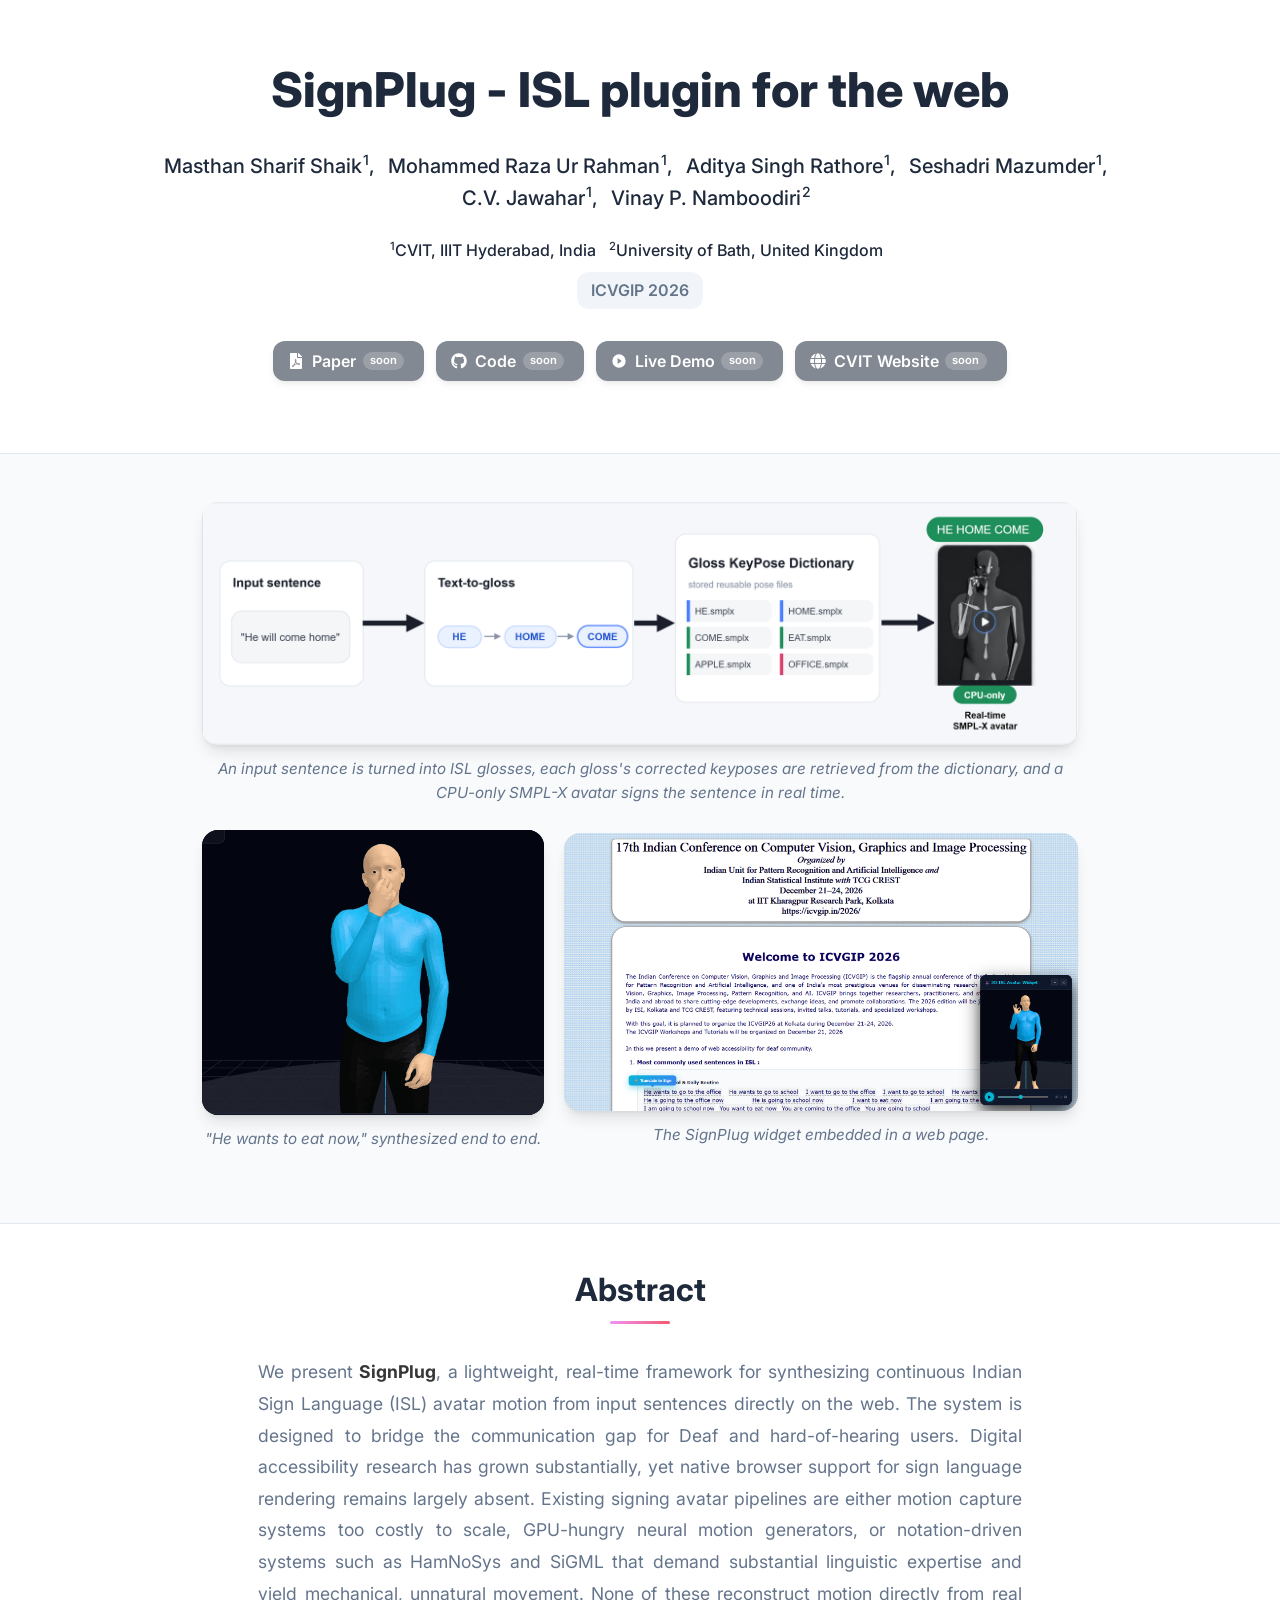
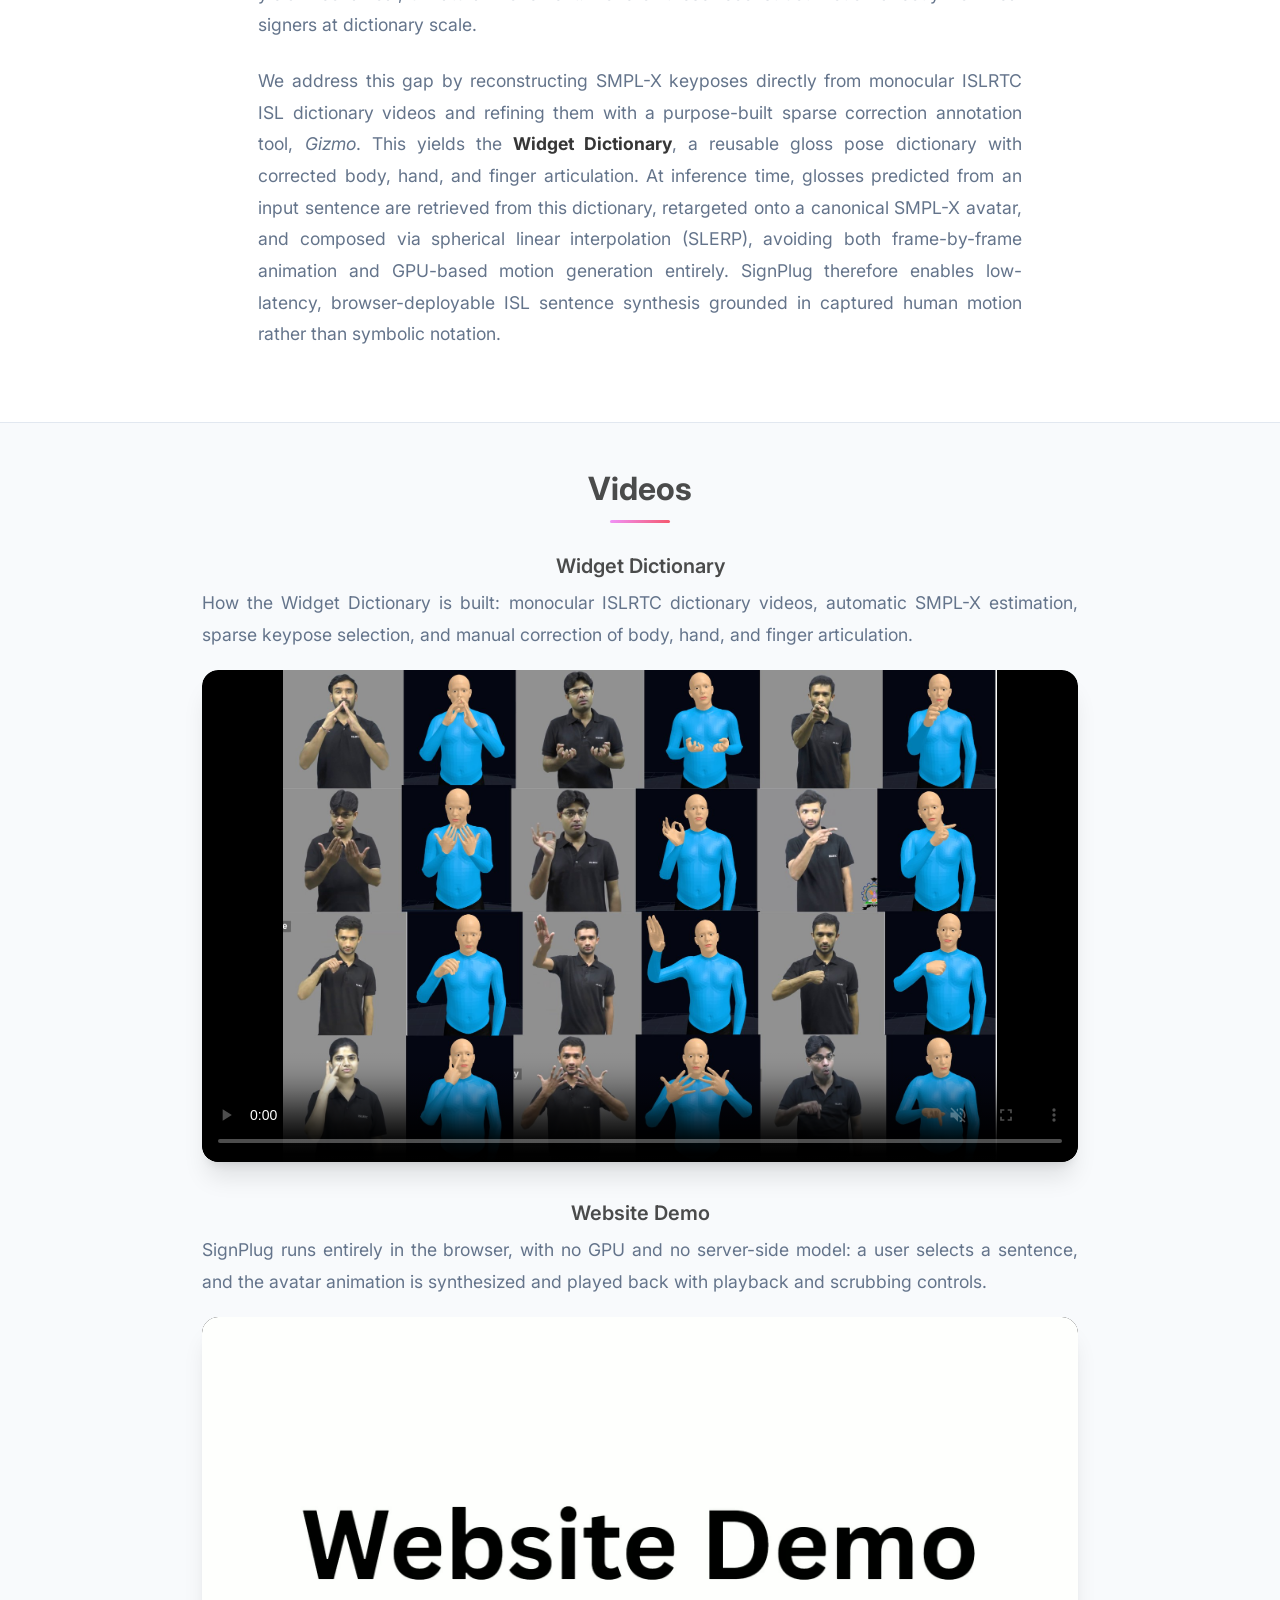
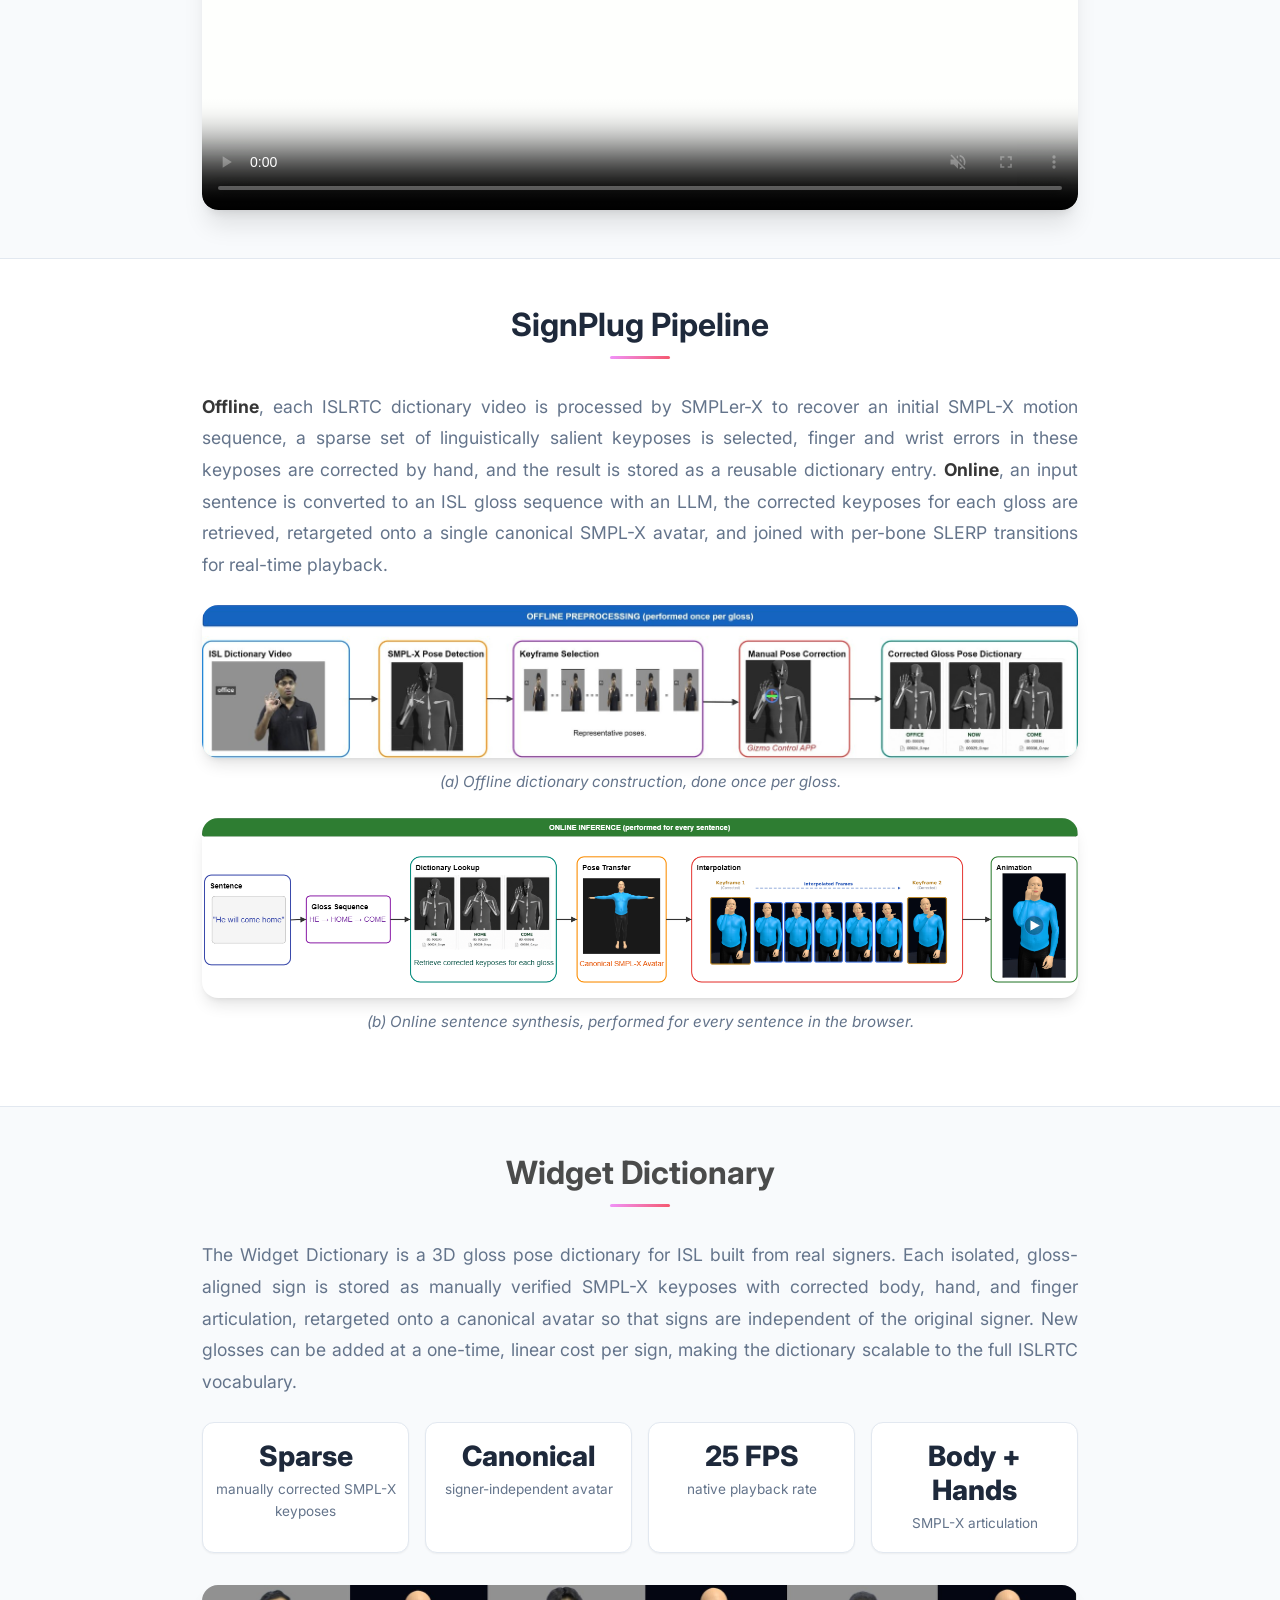
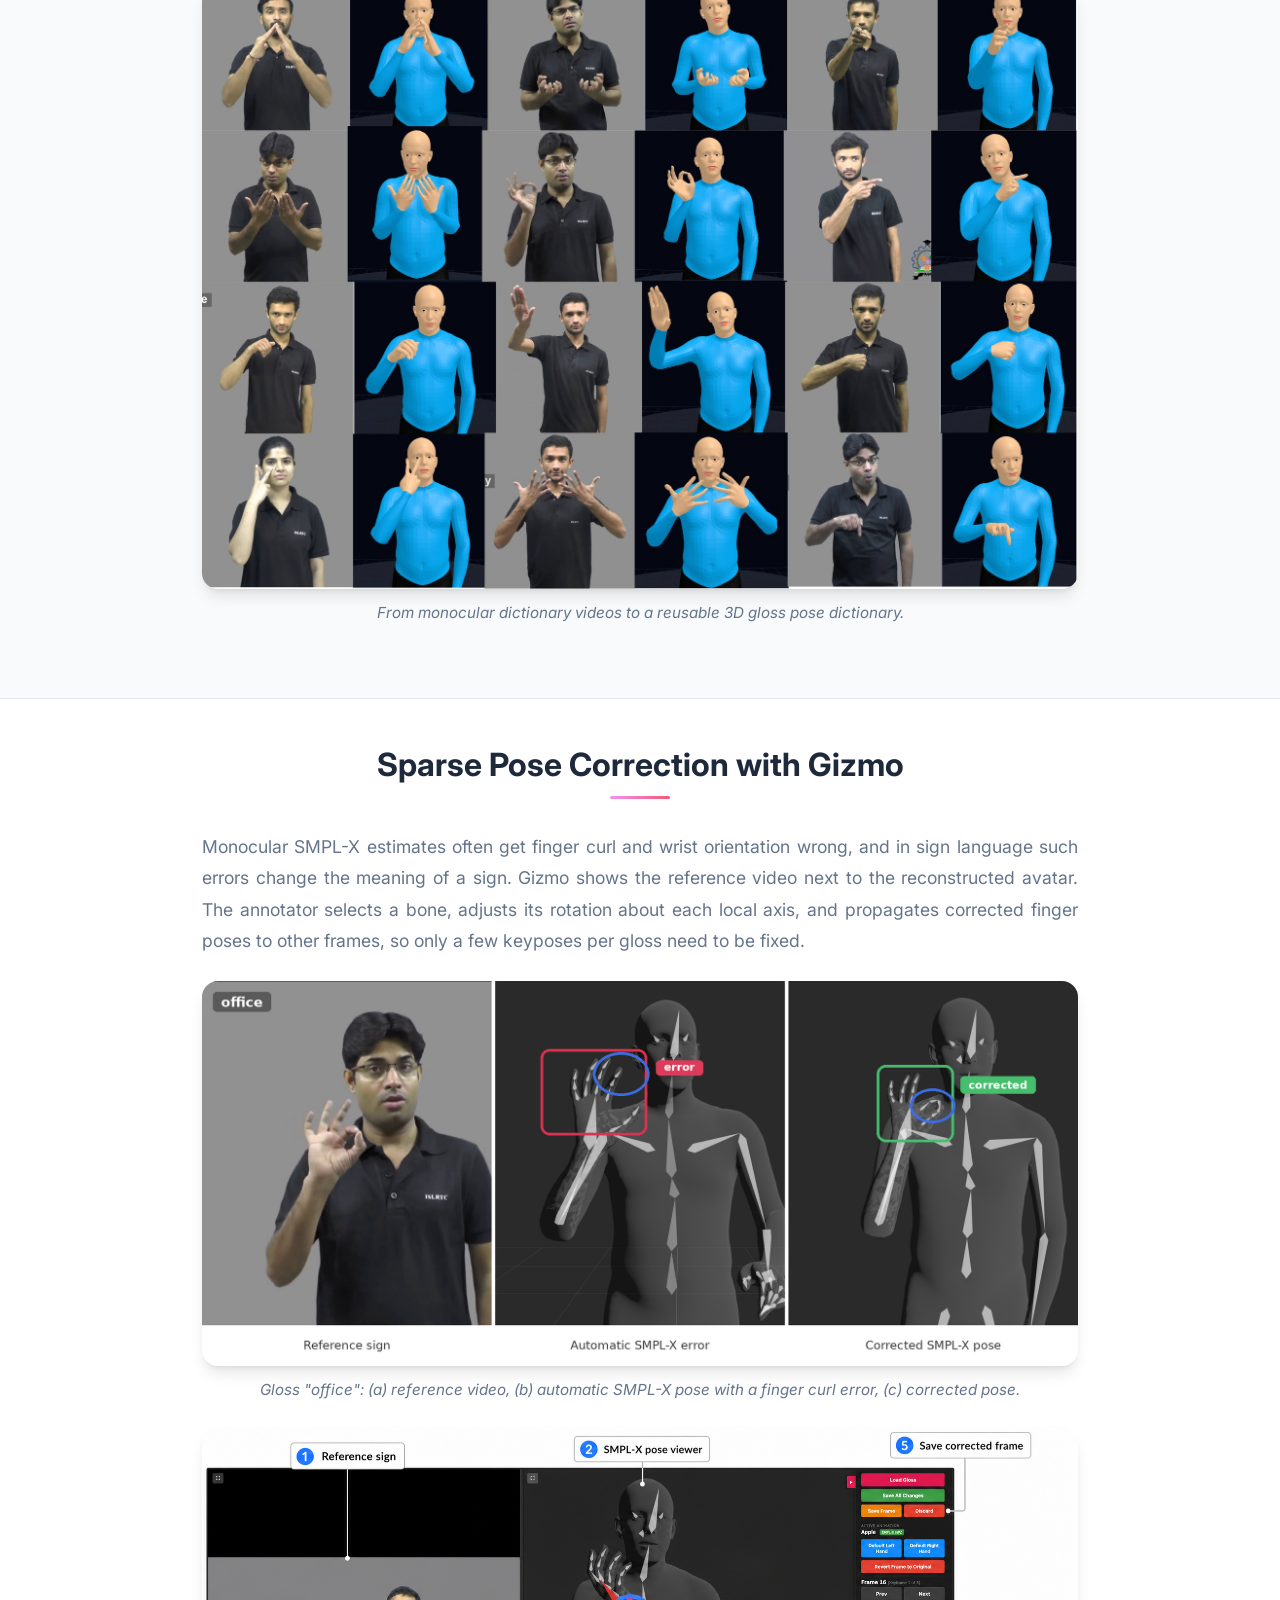
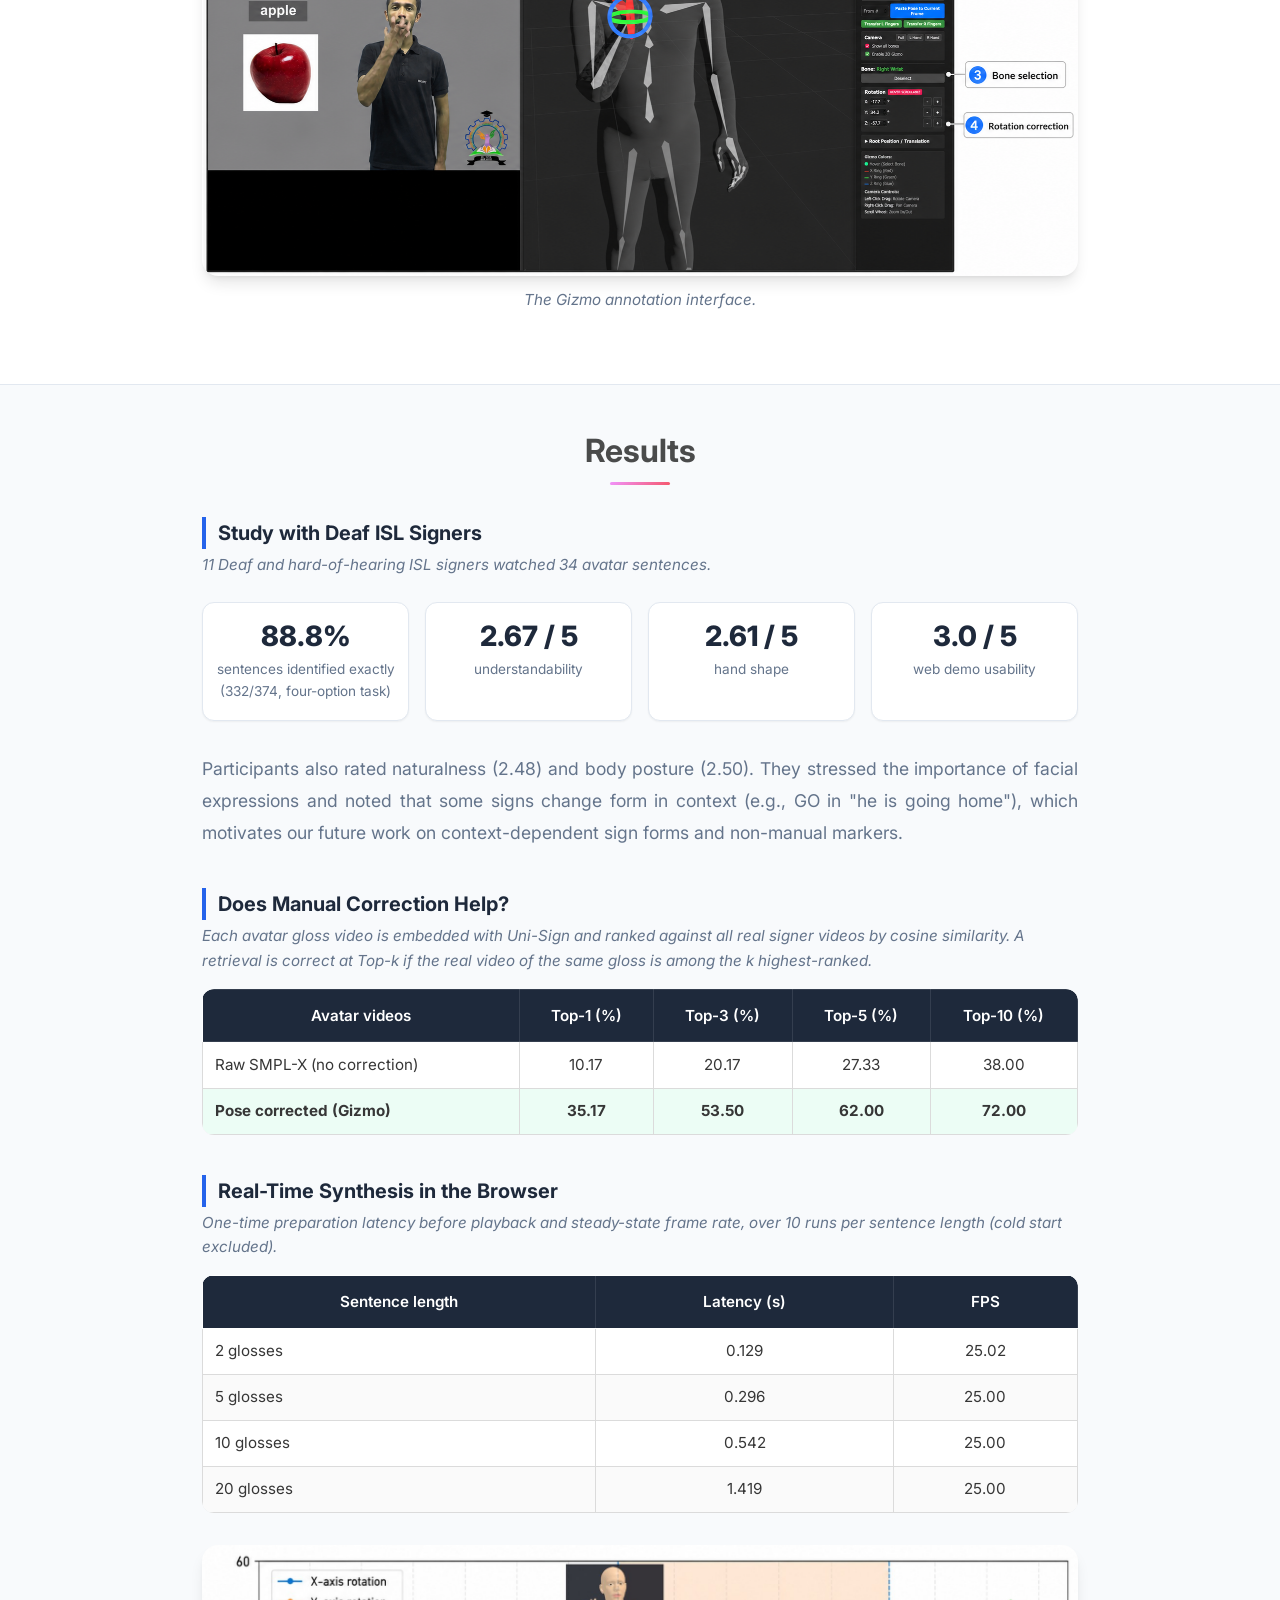
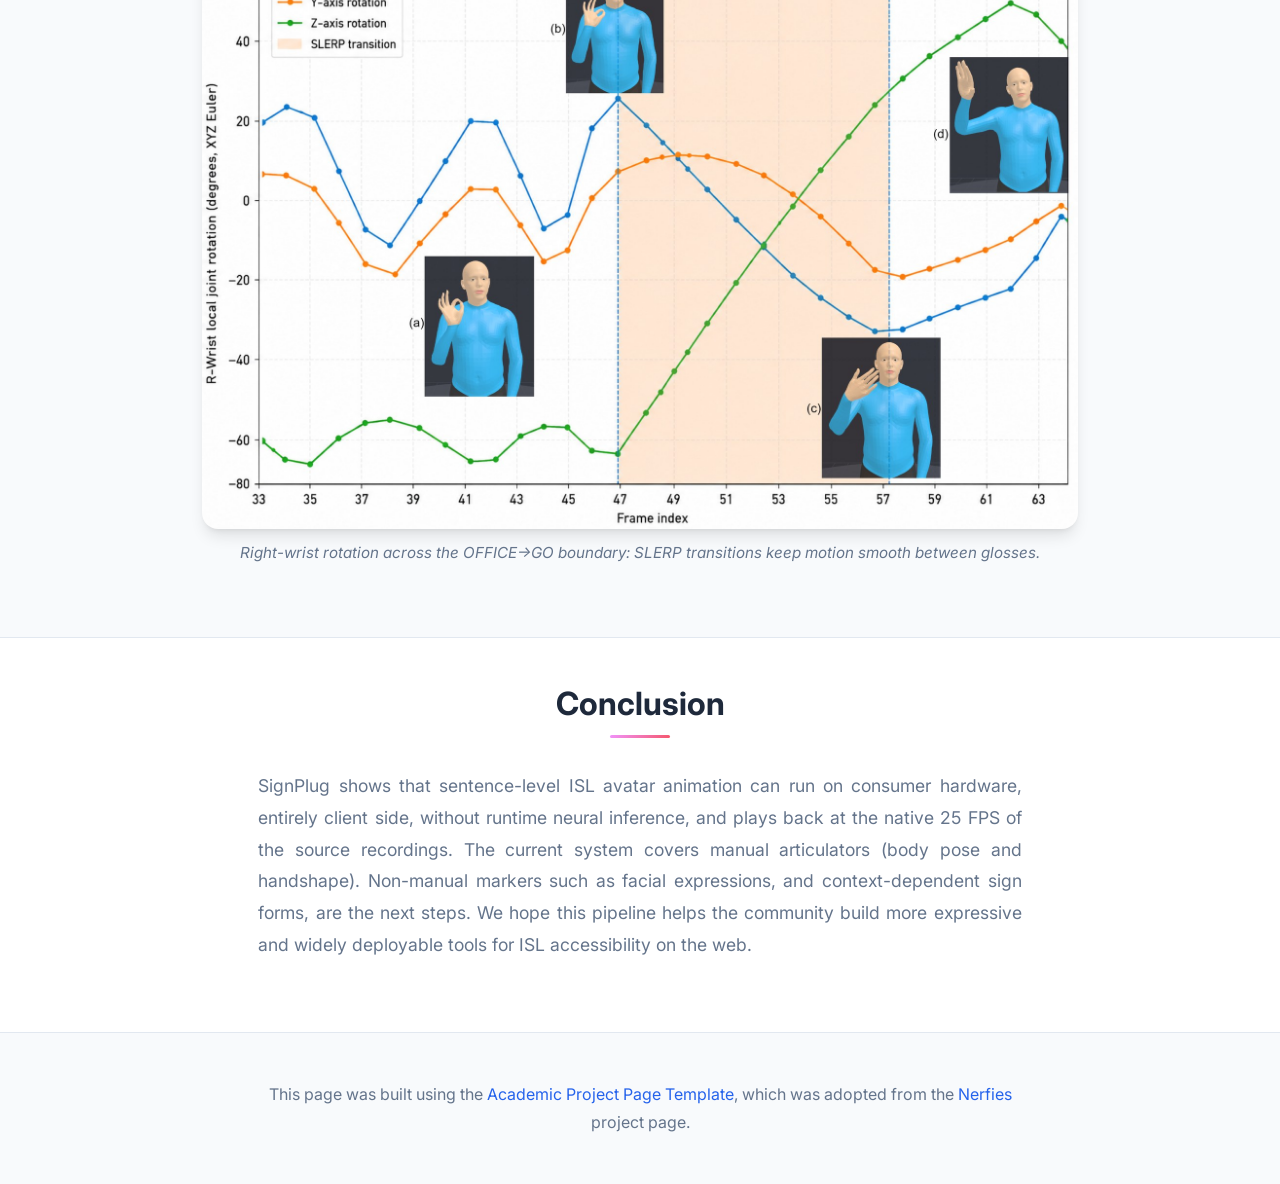
==== index.html @ 158125f7 "SignPlug project page (ICVGIP 2026)" ====
<!DOCTYPE html>
<html lang="en">
<head>
  <meta charset="UTF-8">
  <meta name="viewport" content="width=device-width, initial-scale=1">

  <!-- Primary Meta Tags -->
  <meta name="title" content="SignPlug - ISL plugin for the web">
  <meta name="description" content="SignPlug is a lightweight, real-time, browser-based framework for synthesizing continuous Indian Sign Language (ISL) avatar motion from sentences, built on the Widget Dictionary, a manually corrected 3D gloss pose dictionary. ICVGIP 2026.">
  <meta name="keywords" content="Indian Sign Language, ISL, sign language generation, 3D avatar, SMPL-X, gloss dictionary, pose correction, real-time animation, accessibility, ICVGIP 2026">
  <meta name="author" content="Masthan Sharif Shaik, Mohammed Raza Ur Rahman, Aditya Singh Rathore, Seshadri Mazumder, C.V. Jawahar, Vinay P. Namboodiri">
  <meta name="robots" content="index, follow">

  <!-- Open Graph -->
  <meta property="og:type" content="article">
  <meta property="og:site_name" content="CVIT, IIIT Hyderabad">
  <meta property="og:title" content="SignPlug - ISL plugin for the web">
  <meta property="og:description" content="Real-time, browser-based Indian Sign Language avatar synthesis from a manually corrected 3D gloss pose dictionary.">
  <meta property="og:image" content="static/images/teaser.png">

  <!-- Academic/Research Specific -->
  <meta name="citation_title" content="SignPlug - ISL plugin for the web">
  <meta name="citation_author" content="Shaik, Masthan Sharif">
  <meta name="citation_author" content="Rahman, Mohammed Raza Ur">
  <meta name="citation_author" content="Rathore, Aditya Singh">
  <meta name="citation_author" content="Mazumder, Seshadri">
  <meta name="citation_author" content="Jawahar, C.V.">
  <meta name="citation_author" content="Namboodiri, Vinay P.">
  <meta name="citation_publication_date" content="2026">
  <meta name="citation_conference_title" content="Indian Conference on Computer Vision, Graphics and Image Processing (ICVGIP)">

  <meta name="theme-color" content="#2563eb">

  <title>SignPlug - ISL plugin for the web | ICVGIP 2026</title>

  <link rel="preconnect" href="https://fonts.googleapis.com">
  <link rel="preconnect" href="https://fonts.gstatic.com" crossorigin>
  <link href="https://fonts.googleapis.com/css2?family=Inter:wght@400;500;600;700;800&display=swap" rel="stylesheet">

  <link rel="stylesheet" href="static/css/bulma.min.css">
  <link rel="stylesheet" href="static/css/index.css">
  <link rel="stylesheet" href="static/css/signplug.css">

  <script defer src="static/js/index.js"></script>

  <!-- Structured Data -->
  <script type="application/ld+json">
  {
    "@context": "https://schema.org",
    "@type": "ScholarlyArticle",
    "headline": "SignPlug - ISL plugin for the web",
    "description": "A lightweight, real-time, browser-based framework for synthesizing continuous Indian Sign Language avatar motion from sentences.",
    "author": [
      { "@type": "Person", "name": "Masthan Sharif Shaik", "affiliation": { "@type": "Organization", "name": "IIIT Hyderabad" } },
      { "@type": "Person", "name": "Mohammed Raza Ur Rahman", "affiliation": { "@type": "Organization", "name": "IIIT Hyderabad" } },
      { "@type": "Person", "name": "Aditya Singh Rathore", "affiliation": { "@type": "Organization", "name": "IIIT Hyderabad" } },
      { "@type": "Person", "name": "Seshadri Mazumder", "affiliation": { "@type": "Organization", "name": "IIIT Hyderabad" } },
      { "@type": "Person", "name": "C.V. Jawahar", "affiliation": { "@type": "Organization", "name": "IIIT Hyderabad" } },
      { "@type": "Person", "name": "Vinay P. Namboodiri", "affiliation": { "@type": "Organization", "name": "University of Bath" } }
    ],
    "datePublished": "2026",
    "publisher": { "@type": "Organization", "name": "Indian Conference on Computer Vision, Graphics and Image Processing (ICVGIP)" },
    "keywords": ["Indian Sign Language", "SMPL-X", "sign language production", "3D avatar", "accessibility"],
    "isAccessibleForFree": true
  }
  </script>
</head>

<body>

  <!-- Scroll to Top Button -->
  <button class="scroll-to-top" onclick="scrollToTop()" title="Scroll to top" aria-label="Scroll to top">
    <svg width="18" height="18" viewBox="0 0 448 512" aria-hidden="true"><path fill="currentColor" d="M240.971 130.524l194.343 194.343c9.373 9.373 9.373 24.569 0 33.941l-22.667 22.667c-9.357 9.357-24.522 9.375-33.901.04L224 227.495 69.255 381.516c-9.379 9.335-24.544 9.317-33.901-.04l-22.667-22.667c-9.373-9.373-9.373-24.569 0-33.941L207.03 130.525c9.372-9.373 24.568-9.373 33.941-.001z"/></svg>
  </button>

  <main id="main-content">

    <!-- ===== HERO: Title + Authors ===== -->
    <section class="hero">
      <div class="hero-body">
        <div class="container is-max-desktop">
          <div class="columns is-centered">
            <div class="column has-text-centered">
              <h1 class="title is-1 publication-title">SignPlug - ISL plugin for the web</h1>

              <div class="is-size-5 publication-authors">
                <span class="author-block">Masthan Sharif Shaik<sup>1</sup>,</span>
                <span class="author-block">Mohammed Raza Ur Rahman<sup>1</sup>,</span>
                <span class="author-block">Aditya Singh Rathore<sup>1</sup>,</span>
                <span class="author-block">Seshadri Mazumder<sup>1</sup>,</span>
                <span class="author-block">C.V. Jawahar<sup>1</sup>,</span>
                <span class="author-block">Vinay P. Namboodiri<sup>2</sup></span>
              </div>

              <div class="is-size-6 publication-authors affiliation-list">
                <span class="author-block"><sup>1</sup>CVIT, IIIT Hyderabad, India</span>
                <span class="author-block"><sup>2</sup>University of Bath, United Kingdom</span>
                <br>
                <span class="venue-tag">ICVGIP 2026</span>
              </div>

              <!-- Links are inactive until the paper and code are released -->
              <div class="publication-links">
                <span class="link-block">
                  <a class="button is-normal is-rounded is-dark is-inactive" aria-disabled="true" title="Coming soon">
                    <span class="icon"><svg width="14" height="16" viewBox="0 0 384 512" aria-hidden="true"><path fill="currentColor" d="M181.9 256.1c-5-16-4.9-46.9-2-46.9 8.4 0 7.6 36.9 2 46.9zm-1.7 47.2c-7.7 20.2-17.3 43.3-28.4 62.7 18.3-7 39-17.2 62.9-21.9-12.7-9.6-24.9-23.4-34.5-40.8zM86.1 428.1c0 .8 13.2-5.4 34.9-40.2-6.7 6.3-29.1 24.5-34.9 40.2zM248 160h136v328c0 13.3-10.7 24-24 24H24c-13.3 0-24-10.7-24-24V24C0 10.7 10.7 0 24 0h200v136c0 13.2 10.8 24 24 24zm-8 171.8c-20-12.2-33.3-29-42.7-53.8 4.5-18.5 11.6-46.6 6.2-64.2-4.7-29.4-42.4-26.5-47.8-6.8-5 18.3-.4 44.1 8.1 77-11.6 27.6-28.7 64.6-40.8 85.8-.1 0-.1.1-.2.1-27.1 13.9-73.6 44.5-54.5 68 5.6 6.9 16 10 21.5 10 17.9 0 35.7-18 61.1-61.8 25.8-8.5 54.1-19.1 79-23.2 21.7 11.8 47.1 19.5 64 19.5 29.2 0 31.2-32 19.7-43.4-13.9-13.6-54.3-9.7-73.6-7.2zM377 105L279 7c-4.5-4.5-10.6-7-17-7h-6v128h128v-6.1c0-6.3-2.5-12.4-7-16.9zm-74.1 255.3c4.1-2.7-2.5-11.9-42.8-9 37.1 15.8 42.8 9 42.8 9z"/></svg></span>
                    <span>Paper</span><span class="soon-tag">soon</span>
                  </a>
                </span>
                <span class="link-block">
                  <a class="button is-normal is-rounded is-dark is-inactive" aria-disabled="true" title="Coming soon">
                    <span class="icon"><svg width="16" height="16" viewBox="0 0 496 512" aria-hidden="true"><path fill="currentColor" d="M244.8 8C106.1 8 0 113.3 0 252c0 110.9 69.8 205.8 169.5 239.2 12.8 2.3 17.3-5.6 17.3-12.1 0-6.2-.3-40.4-.3-61.4 0 0-70 15-84.7-29.8 0 0-11.4-29.1-27.8-36.6 0 0-22.9-15.7 1.6-15.4 0 0 24.9 2 38.6 25.8 21.9 38.6 58.6 27.5 72.9 20.9 2.3-16 8.8-27.1 16-33.7-55.9-6.2-112.3-14.3-112.3-110.5 0-27.5 7.6-41.3 23.6-58.9-2.6-6.5-11.1-33.3 2.6-67.9 20.9-6.5 69 27 69 27 20-5.6 41.5-8.5 62.8-8.5s42.8 2.9 62.8 8.5c0 0 48.1-33.6 69-27 13.7 34.7 5.2 61.4 2.6 67.9 16 17.7 25.8 31.5 25.8 58.9 0 96.5-58.9 104.2-114.8 110.5 9.2 7.9 17 22.9 17 46.4 0 33.7-.3 75.4-.3 83.6 0 6.5 4.6 14.4 17.3 12.1C428.2 457.8 496 362.9 496 252 496 113.3 383.5 8 244.8 8z"/></svg></span>
                    <span>Code</span><span class="soon-tag">soon</span>
                  </a>
                </span>
                <span class="link-block">
                  <a class="button is-normal is-rounded is-dark is-inactive" aria-disabled="true" title="Coming soon">
                    <span class="icon"><svg width="16" height="16" viewBox="0 0 24 24" aria-hidden="true"><path fill="currentColor" d="M12 2a10 10 0 1 0 0 20 10 10 0 0 0 0-20zm-2 14.5v-9l6 4.5-6 4.5z"/></svg></span>
                    <span>Live Demo</span><span class="soon-tag">soon</span>
                  </a>
                </span>
                <span class="link-block">
                  <a class="button is-normal is-rounded is-dark is-inactive" aria-disabled="true" title="Coming soon">
                    <span class="icon"><svg width="16" height="16" viewBox="0 0 496 512" aria-hidden="true"><path fill="currentColor" d="M336.5 160C322 70.7 287.8 8 248 8s-74 62.7-88.5 152h177zM152 256c0 22.2 1.2 43.5 3.3 64h185.3c2.1-20.5 3.3-41.8 3.3-64s-1.2-43.5-3.3-64H155.3c-2.1 20.5-3.3 41.8-3.3 64zm324.7-96c-28.6-67.9-86.5-120.4-158-141.6 24.4 33.8 41.2 84.7 50 141.6h108zM177.2 18.4C105.8 39.6 47.8 92.1 19.3 160h108c8.7-56.9 25.5-107.8 49.9-141.6zM487.4 192H372.7c2.1 21 3.3 42.5 3.3 64s-1.2 43-3.3 64h114.6c5.5-20.5 8.6-41.8 8.6-64s-3.1-43.5-8.5-64zM120 256c0-21.5 1.2-43 3.3-64H8.6C3.2 212.5 0 233.8 0 256s3.2 43.5 8.6 64h114.6c-2-21-3.2-42.5-3.2-64zm39.5 96c14.5 89.3 48.7 152 88.5 152s74-62.7 88.5-152h-177zm159.3 141.6c71.4-21.2 129.4-73.7 158-141.6h-108c-8.8 56.9-25.6 107.8-50 141.6zM19.3 352c28.6 67.9 86.5 120.4 158 141.6-24.4-33.8-41.2-84.7-50-141.6h-108z"/></svg></span>
                    <span>CVIT Website</span><span class="soon-tag">soon</span>
                  </a>
                </span>
              </div>
            </div>
          </div>
        </div>
      </div>
    </section>


    <!-- ===== TEASER ===== -->
    <section class="section hero is-light">
      <div class="container is-max-desktop">
        <div class="columns is-centered has-text-centered">
          <div class="column uniform-content-width">
            <figure class="figure-card">
              <img src="static/images/teaser.png" alt="SignPlug at a glance: the input sentence 'He will come home' is converted to the glosses HE, HOME, COME, whose stored keyposes are retrieved from the gloss keypose dictionary and played on a real-time, CPU-only SMPL-X avatar.">
              <figcaption>An input sentence is turned into ISL glosses, each gloss's corrected keyposes are retrieved from the dictionary, and a CPU-only SMPL-X avatar signs the sentence in real time.</figcaption>
            </figure>
            <div class="teaser-grid">
              <figure class="figure-card">
                <img src="static/images/avatar_demo.gif" alt="The SignPlug avatar signing the ISL sentence 'He wants to eat now'.">
                <figcaption>"He wants to eat now," synthesized end to end.</figcaption>
              </figure>
              <figure class="figure-card">
                <img src="static/images/website_demo.png" alt="The SignPlug widget embedded in a web page, signing 'He wants to go to the office'.">
                <figcaption>The SignPlug widget embedded in a web page.</figcaption>
              </figure>
            </div>
          </div>
        </div>
      </div>
    </section>


    <!-- ===== ABSTRACT ===== -->
    <section class="section hero">
      <div class="container is-max-desktop">
        <div class="columns is-centered has-text-centered">
          <div class="column is-four-fifths">
            <h2 class="title is-3">Abstract</h2>
            <div class="content has-text-justified">
              <p>
                We present <strong>SignPlug</strong>, a lightweight, real-time framework for synthesizing continuous
                Indian Sign Language (ISL) avatar motion from input sentences directly on the web. The system is
                designed to bridge the communication gap for Deaf and hard-of-hearing users. Digital accessibility
                research has grown substantially, yet native browser support for sign language rendering remains
                largely absent. Existing signing avatar pipelines are either motion capture systems too costly to
                scale, GPU-hungry neural motion generators, or notation-driven systems such as HamNoSys and SiGML that
                demand substantial linguistic expertise and yield mechanical, unnatural movement. None of these
                reconstruct motion directly from real signers at dictionary scale.
              </p>
              <p>
                We address this gap by reconstructing SMPL-X keyposes directly from monocular ISLRTC ISL dictionary
                videos and refining them with a purpose-built sparse correction annotation tool, <em>Gizmo</em>. This
                yields the <strong>Widget Dictionary</strong>, a reusable gloss pose dictionary with corrected body,
                hand, and finger articulation. At inference time, glosses predicted from an input
                sentence are retrieved from this dictionary, retargeted onto a canonical SMPL-X avatar, and composed via
                spherical linear interpolation (SLERP), avoiding both frame-by-frame animation and GPU-based motion
                generation entirely. SignPlug therefore enables low-latency, browser-deployable ISL sentence synthesis
                grounded in captured human motion rather than symbolic notation.
              </p>
            </div>
          </div>
        </div>
      </div>
    </section>


    <!-- ===== DEMO VIDEO ===== -->
    <section class="section hero is-light">
      <div class="container is-max-desktop">
        <div class="columns is-centered has-text-centered">
          <div class="column uniform-content-width">
            <h2 class="title is-3">Videos</h2>

            <div class="video-block">
              <h3 class="title is-5">Widget Dictionary</h3>
              <p class="content has-text-justified">
                How the Widget Dictionary is built: monocular ISLRTC dictionary videos, automatic SMPL-X
                estimation, sparse keypose selection, and manual correction of body, hand, and finger articulation.
              </p>
              <div class="publication-video">
                <video controls muted loop playsinline preload="metadata" poster="static/images/dataset_construction.jpg">
                  <source src="static/videos/dataset.mp4" type="video/mp4">
                </video>
              </div>
            </div>

            <div class="video-block">
              <h3 class="title is-5">Website Demo</h3>
              <p class="content has-text-justified">
                SignPlug runs entirely in the browser, with no GPU and no server-side model: a user selects a
                sentence, and the avatar animation is synthesized and played back with playback and scrubbing controls.
              </p>
              <div class="publication-video">
                <video controls muted loop playsinline preload="metadata" poster="static/images/website_demo_thumb.jpg">
                  <source src="static/videos/website_demo.mp4" type="video/mp4">
                </video>
              </div>
            </div>
          </div>
        </div>
      </div>
    </section>


    <!-- ===== PIPELINE ===== -->
    <section class="section hero">
      <div class="container is-max-desktop">
        <div class="columns is-centered has-text-centered">
          <div class="column uniform-content-width">
            <h2 class="title is-3">SignPlug Pipeline</h2>
            <p class="content has-text-justified" style="margin-bottom: 1.5rem;">
              <strong>Offline</strong>, each ISLRTC dictionary video is processed by SMPLer-X to recover an initial
              SMPL-X motion sequence, a sparse set of linguistically salient keyposes is selected, finger and wrist
              errors in these keyposes are corrected by hand, and the result is stored as a reusable dictionary entry.
              <strong>Online</strong>, an input sentence is converted to an ISL gloss sequence with an LLM, the
              corrected keyposes for each gloss are retrieved, retargeted onto a single canonical SMPL-X avatar, and
              joined with per-bone SLERP transitions for real-time playback.
            </p>
            <figure class="figure-card">
              <img src="static/images/pipeline_offline.jpg" alt="Offline stage: ISL dictionary video, SMPL-X pose detection, sparse keyframe selection, manual pose correction, corrected gloss pose dictionary.">
              <figcaption>(a) Offline dictionary construction, done once per gloss.</figcaption>
            </figure>
            <figure class="figure-card">
              <img src="static/images/pipeline_online.png" alt="Online stage: sentence, gloss sequence, dictionary lookup, pose transfer onto the canonical SMPL-X avatar, interpolation between keyframes, animation.">
              <figcaption>(b) Online sentence synthesis, performed for every sentence in the browser.</figcaption>
            </figure>
          </div>
        </div>
      </div>
    </section>


    <!-- ===== WIDGET DICTIONARY ===== -->
    <section class="section hero is-light">
      <div class="container is-max-desktop">
        <div class="columns is-centered has-text-centered">
          <div class="column uniform-content-width">
            <h2 class="title is-3">Widget Dictionary</h2>
            <p class="content has-text-justified">
              The Widget Dictionary is a 3D gloss pose dictionary for ISL built from real signers. Each isolated,
              gloss-aligned sign is stored as manually verified SMPL-X keyposes with corrected body, hand, and finger
              articulation, retargeted onto a canonical avatar so that signs are independent of the original signer.
              New glosses can be added at a one-time, linear cost per sign, making the dictionary scalable to the full
              ISLRTC vocabulary.
            </p>
            <div class="stat-grid">
              <div class="stat-tile"><span class="stat-value">Sparse</span><span class="stat-label">manually corrected SMPL-X keyposes</span></div>
              <div class="stat-tile"><span class="stat-value">Canonical</span><span class="stat-label">signer-independent avatar</span></div>
              <div class="stat-tile"><span class="stat-value">25 FPS</span><span class="stat-label">native playback rate</span></div>
              <div class="stat-tile"><span class="stat-value">Body + Hands</span><span class="stat-label">SMPL-X articulation</span></div>
            </div>
            <figure class="figure-card">
              <img src="static/images/dataset_construction.jpg" alt="Dataset construction: monocular ISL dictionary videos, automatic SMPL-X estimation, sparse human correction, reusable gloss pose dictionary.">
              <figcaption>From monocular dictionary videos to a reusable 3D gloss pose dictionary.</figcaption>
            </figure>
          </div>
        </div>
      </div>
    </section>


    <!-- ===== GIZMO CORRECTION ===== -->
    <section class="section hero">
      <div class="container is-max-desktop">
        <div class="columns is-centered has-text-centered">
          <div class="column uniform-content-width">
            <h2 class="title is-3">Sparse Pose Correction with Gizmo</h2>
            <p class="content has-text-justified" style="margin-bottom: 1.5rem;">
              Monocular SMPL-X estimates often get finger curl and wrist orientation wrong, and in sign language such
              errors change the meaning of a sign. Gizmo shows the reference video next to the reconstructed avatar.
              The annotator selects a bone, adjusts its rotation about each local axis, and propagates corrected finger
              poses to other frames, so only a few keyposes per gloss need to be fixed.
            </p>
            <figure class="figure-card">
              <img src="static/images/correction_example.png" alt="Correction of the gloss 'office': reference video, automatic SMPL-X pose with a finger curl error, and the corrected pose.">
              <figcaption>Gloss "office": (a) reference video, (b) automatic SMPL-X pose with a finger curl error, (c) corrected pose.</figcaption>
            </figure>
            <figure class="figure-card">
              <img src="static/images/gizmo_tool.png" alt="The Gizmo annotation interface, with the reference sign video, the SMPL-X pose viewer, bone selection, per-axis rotation controls, camera presets and frame saving.">
              <figcaption>The Gizmo annotation interface.</figcaption>
            </figure>
          </div>
        </div>
      </div>
    </section>


    <!-- ===== RESULTS ===== -->
    <section class="section hero is-light">
      <div class="container is-max-desktop">
        <div class="columns is-centered">
          <div class="column uniform-content-width">
            <h2 class="title is-3 has-text-centered">Results</h2>

            <!-- User study -->
            <h4 class="table-section-title">Study with Deaf ISL Signers</h4>
            <p class="table-caption">11 Deaf and hard-of-hearing ISL signers watched 34 avatar sentences.</p>
            <div class="stat-grid">
              <div class="stat-tile"><span class="stat-value">88.8%</span><span class="stat-label">sentences identified exactly (332/374, four-option task)</span></div>
              <div class="stat-tile"><span class="stat-value">2.67 / 5</span><span class="stat-label">understandability</span></div>
              <div class="stat-tile"><span class="stat-value">2.61 / 5</span><span class="stat-label">hand shape</span></div>
              <div class="stat-tile"><span class="stat-value">3.0 / 5</span><span class="stat-label">web demo usability</span></div>
            </div>
            <div class="content has-text-justified">
              <p>
                Participants also rated naturalness (2.48) and body posture (2.50). They stressed the importance of
                facial expressions and noted that some signs change form in context (e.g., GO in "he is going home"),
                which motivates our future work on context-dependent sign forms and non-manual markers.
              </p>
            </div>

            <!-- Gloss retrieval -->
            <h4 class="table-section-title" style="margin-top: 2.5rem;">Does Manual Correction Help?</h4>
            <p class="table-caption">Each avatar gloss video is embedded with Uni-Sign and ranked against all real signer
              videos by cosine similarity. A retrieval is correct at Top-k if the real video of the same gloss is among
              the k highest-ranked.</p>
            <div class="table-container">
              <table class="table is-bordered is-striped is-hoverable is-fullwidth results-table">
                <thead>
                  <tr><th>Avatar videos</th><th>Top-1 (%)</th><th>Top-3 (%)</th><th>Top-5 (%)</th><th>Top-10 (%)</th></tr>
                </thead>
                <tbody>
                  <tr><td class="text-left">Raw SMPL-X (no correction)</td><td>10.17</td><td>20.17</td><td>27.33</td><td>38.00</td></tr>
                  <tr class="best-result"><td class="text-left">Pose corrected (Gizmo)</td><td>35.17</td><td>53.50</td><td>62.00</td><td>72.00</td></tr>
                </tbody>
              </table>
            </div>

            <!-- Runtime -->
            <h4 class="table-section-title" style="margin-top: 2.5rem;">Real-Time Synthesis in the Browser</h4>
            <p class="table-caption">One-time preparation latency before playback and steady-state frame rate, over 10
              runs per sentence length (cold start excluded).</p>
            <div class="table-container">
              <table class="table is-bordered is-striped is-hoverable is-fullwidth results-table">
                <thead>
                  <tr><th>Sentence length</th><th>Latency (s)</th><th>FPS</th></tr>
                </thead>
                <tbody>
                  <tr><td class="text-left">2 glosses</td><td>0.129</td><td>25.02</td></tr>
                  <tr><td class="text-left">5 glosses</td><td>0.296</td><td>25.00</td></tr>
                  <tr><td class="text-left">10 glosses</td><td>0.542</td><td>25.00</td></tr>
                  <tr><td class="text-left">20 glosses</td><td>1.419</td><td>25.00</td></tr>
                </tbody>
              </table>
            </div>

            <figure class="figure-card" style="margin-top: 2rem;">
              <img src="static/images/smooth_transition.jpg" alt="Right wrist rotation across the OFFICE to GO gloss boundary, showing smooth curves through the SLERP transition span.">
              <figcaption>Right-wrist rotation across the OFFICE→GO boundary: SLERP transitions keep motion smooth between glosses.</figcaption>
            </figure>
          </div>
        </div>
      </div>
    </section>


    <!-- ===== CONCLUSION ===== -->
    <section class="section hero">
      <div class="container is-max-desktop">
        <div class="columns is-centered">
          <div class="column is-four-fifths">
            <h2 class="title is-3 has-text-centered">Conclusion</h2>
            <div class="content has-text-justified">
              <p>
                SignPlug shows that sentence-level ISL avatar animation can run on consumer hardware, entirely client
                side, without runtime neural inference, and plays back at the native 25 FPS of the source recordings.
                The current system covers manual articulators (body pose and handshape). Non-manual markers such as
                facial expressions, and context-dependent sign forms, are the next steps. We hope this pipeline helps
                the community build more expressive and widely deployable tools for ISL accessibility on the web.
              </p>
            </div>
          </div>
        </div>
      </div>
    </section>


    <!-- ===== CITATION =====
         Hidden until the official BibTeX is available (proceedings / de-anonymized OpenReview record).
         To restore: uncomment this section and paste the official entry into <code id="bibtex-code">.
    <section class="section hero is-light" id="BibTeX">
      <div class="container is-max-desktop">
        <div class="bibtex-header">
          <h2 class="title is-3" style="margin-bottom: 0 !important;">Citation</h2>
          <button class="copy-bibtex-btn" onclick="copyBibTeX()"><span class="copy-text">Copy</span></button>
        </div>
        <pre><code id="bibtex-code">PASTE OFFICIAL BIBTEX HERE</code></pre>
      </div>
    </section>
    -->


    <footer class="footer">
      <div class="container">
        <div class="columns is-centered">
          <div class="column is-8">
            <div class="content has-text-centered">
              <p>
                This page was built using the <a href="https://github.com/eliahuhorwitz/Academic-project-page-template" target="_blank" rel="noopener">Academic Project Page Template</a>, which was adopted from the <a href="https://nerfies.github.io/" target="_blank" rel="noopener">Nerfies</a> project page.
              </p>
            </div>
          </div>
        </div>
      </div>
    </footer>

  </main>
</body>
</html>
---- static/css/index.css ----
/* Modern CSS Variables for consistent theming */
:root {
  --primary-color: #2563eb;
  --primary-hover: #1d4ed8;
  --secondary-color: #64748b;
  --accent-color: #0ea5e9;
  --text-primary: #1e293b;
  --text-secondary: #64748b;
  --text-light: #94a3b8;
  --background-primary: #ffffff;
  --background-secondary: #f8fafc;
  --background-accent: #f1f5f9;
  --border-color: #e2e8f0;
  --shadow-sm: 0 1px 2px 0 rgb(0 0 0 / 0.05);
  --shadow-md: 0 4px 6px -1px rgb(0 0 0 / 0.1), 0 2px 4px -2px rgb(0 0 0 / 0.1);
  --shadow-lg: 0 10px 15px -3px rgb(0 0 0 / 0.1), 0 4px 6px -4px rgb(0 0 0 / 0.1);
  --shadow-xl: 0 20px 25px -5px rgb(0 0 0 / 0.1), 0 8px 10px -6px rgb(0 0 0 / 0.1);
  --gradient-primary: linear-gradient(135deg, #667eea 0%, #764ba2 100%);
  --gradient-accent: linear-gradient(135deg, #f093fb 0%, #f5576c 100%);
  --gradient-subtle: linear-gradient(135deg, #ffecd2 0%, #fcb69f 100%);
  --border-radius: 12px;
  --border-radius-lg: 16px;
  --transition: all 0.3s cubic-bezier(0.4, 0, 0.2, 1);
}

/* Smooth scrolling for better UX */
html {
  scroll-behavior: smooth;
}

body {
  font-family: 'Inter', 'Segoe UI', -apple-system, BlinkMacSystemFont, sans-serif;
  color: var(--text-primary);
  line-height: 1.6;
  font-size: 16px;
  background-color: var(--background-primary);
  -webkit-font-smoothing: antialiased;
  -moz-osx-font-smoothing: grayscale;
}


/* Modern Button Styles */
.button {
  border-radius: var(--border-radius) !important;
  font-weight: 600 !important;
  transition: var(--transition) !important;
  border: 2px solid transparent !important;
  position: relative;
  overflow: hidden;
}

.button.is-dark {
  background: var(--text-primary) !important;
  border: none !important;
  color: white !important;
  box-shadow: var(--shadow-md);
}

.button.is-dark:hover {
  transform: translateY(-2px);
  box-shadow: var(--shadow-lg);
  background: var(--primary-color) !important;
}

.button.is-dark:active {
  transform: translateY(0);
  box-shadow: var(--shadow-md);
}

.footer .icon-link {
  font-size: 25px;
  color: var(--text-secondary);
  transition: var(--transition);
}

.footer .icon-link:hover {
  color: var(--primary-color);
  transform: translateY(-2px);
}

.link-block a {
  margin: 8px 4px;
}

.dnerf {
  font-variant: small-caps;
}


/* Hero Section Modernization */
.hero {
  position: relative;
  overflow: hidden;
}

.hero.is-light {
  background: var(--background-secondary);
  border-top: 1px solid var(--border-color);
  border-bottom: 1px solid var(--border-color);
}

.hero-body {
  padding: 4rem 1.5rem;
}

.teaser .hero-body {
  padding-top: 2rem;
  padding-bottom: 4rem;
}

.teaser {
  font-family: 'Inter', sans-serif;
}


/* Publication Content Styling */
.publication-title {
  font-family: 'Inter', sans-serif !important;
  font-weight: 800 !important;
  color: var(--text-primary) !important;
  margin-bottom: 2rem !important;
  line-height: 1.1 !important;
}

.publication-banner {
  max-height: 70vh;
  border-radius: var(--border-radius-lg);
  overflow: hidden;
  box-shadow: var(--shadow-xl);
  margin: 2rem 0;
}

.publication-banner video {
  position: relative;
  left: auto;
  top: auto;
  transform: none;
  object-fit: cover;
  width: 100%;
  height: 100%;
  border-radius: var(--border-radius-lg);
}

.publication-header .hero-body {
  padding: 6rem 1.5rem 4rem;
}

.publication-authors {
  font-family: 'Inter', sans-serif !important;
  font-weight: 500;
  margin-bottom: 1.5rem;
}

.publication-venue {
  color: var(--text-secondary);
  width: fit-content;
  font-weight: 600;
  background: var(--background-accent);
  padding: 0.5rem 1rem;
  border-radius: var(--border-radius);
  margin-top: 1rem;
  display: inline-block;
}

.publication-awards {
  color: #ef4444;
  width: fit-content;
  font-weight: 700;
  background: linear-gradient(135deg, #fef2f2, #fee2e2);
  padding: 0.5rem 1rem;
  border-radius: var(--border-radius);
  border-left: 4px solid #ef4444;
  margin-top: 1rem;
}

.publication-authors a {
  color: var(--primary-color) !important;
  text-decoration: none;
  font-weight: 600;
  transition: var(--transition);
  position: relative;
}

.publication-authors a::after {
  content: '';
  position: absolute;
  width: 0;
  height: 2px;
  bottom: -2px;
  left: 0;
  background: var(--gradient-accent);
  transition: var(--transition);
}

.publication-authors a:hover::after {
  width: 100%;
}

.publication-authors a:hover {
  color: var(--primary-hover) !important;
}

.author-block {
  display: inline-block;
  margin-right: 0.5rem;
}

.publication-banner img {
  border-radius: var(--border-radius-lg);
  box-shadow: var(--shadow-lg);
  transition: var(--transition);
}

.publication-banner img:hover {
  transform: scale(1.02);
  box-shadow: var(--shadow-xl);
}

/* Modern Video and Carousel Styling */
.publication-video {
  position: relative;
  width: 100%;
  height: 0;
  padding-bottom: 56.25%;
  overflow: hidden;
  border-radius: var(--border-radius-lg) !important;
  box-shadow: var(--shadow-xl);
  transition: var(--transition);
}

.publication-video:hover {
  transform: translateY(-4px);
  box-shadow: var(--shadow-xl);
}

.publication-video iframe {
  position: absolute;
  top: 0;
  left: 0;
  width: 100%;
  height: 100%;
  border-radius: var(--border-radius-lg);
}

.publication-body img {
  border-radius: var(--border-radius);
  box-shadow: var(--shadow-md);
  transition: var(--transition);
}

.publication-body img:hover {
  transform: translateY(-2px);
  box-shadow: var(--shadow-lg);
}

.results-carousel {
  overflow: hidden;
  padding: 1rem 0;
}

.results-carousel .item {
  margin: 1rem;
  overflow: hidden;
  padding: 1.5rem;
  font-size: 0;
  background: var(--background-primary);
  border-radius: var(--border-radius-lg);
  box-shadow: var(--shadow-md);
  transition: var(--transition);
  border: 1px solid var(--border-color);
}

.results-carousel .item:hover {
  transform: translateY(-4px);
  box-shadow: var(--shadow-lg);
}

.results-carousel .item img,
.results-carousel video {
  margin: 0;
  border-radius: var(--border-radius);
  width: 100%;
  height: auto;
}

.results-carousel .subtitle {
  font-size: 1rem !important;
  color: var(--text-secondary);
  margin-top: 1rem;
  font-weight: 500;
}

/* Pagination and Misc Improvements */
.slider-pagination .slider-page {
  background: var(--primary-color);
  border-radius: 50%;
  transition: var(--transition);
}

.slider-pagination .slider-page.is-active {
  background: var(--primary-hover);
  transform: scale(1.2);
}

.eql-cntrb {
  font-size: 0.875rem;
  color: var(--text-light);
  font-style: italic;
}

/* Section Titles */
.title.is-3 {
  font-family: 'Inter', sans-serif !important;
  font-weight: 700 !important;
  color: var(--text-primary);
  margin-bottom: 2rem !important;
  position: relative;
  padding-bottom: 1rem;
}

.title.is-3::after {
  content: '';
  position: absolute;
  bottom: 0;
  left: 50%;
  transform: translateX(-50%);
  width: 60px;
  height: 3px;
  background: var(--gradient-accent);
  border-radius: 2px;
}

/* Content Improvements */
.content.has-text-justified {
  font-size: 1.1rem;
  line-height: 1.8;
  color: var(--text-secondary);
}

.content.has-text-justified p {
  margin-bottom: 1.5rem;
}

/* Footer Improvements */
.footer {
  background: var(--background-secondary);
  border-top: 1px solid var(--border-color);
  padding: 3rem 1.5rem;
}

.footer .content {
  color: var(--text-secondary);
  line-height: 1.7;
}

.footer a {
  color: var(--primary-color);
  text-decoration: none;
  transition: var(--transition);
}

.footer a:hover {
  color: var(--primary-hover);
  text-decoration: underline;
}

/* BibTeX Styling */
pre {
  background: var(--background-accent) !important;
  border: 1px solid var(--border-color) !important;
  border-radius: var(--border-radius) !important;
  padding: 1.5rem !important;
  font-size: 0.9rem !important;
  overflow-x: auto;
  box-shadow: var(--shadow-sm);
}

code {
  background: var(--background-accent) !important;
  color: var(--text-primary) !important;
  font-family: 'SF Mono', 'Monaco', 'Cascadia Code', 'Roboto Mono', monospace !important;
}

/* BibTeX Section Improvements */
.bibtex-header {
  display: flex;
  justify-content: space-between;
  align-items: center;
  margin-bottom: 1rem;
}

.copy-bibtex-btn {
  background: var(--primary-color);
  color: white;
  border: none;
  border-radius: var(--border-radius);
  padding: 0.75rem 1rem;
  font-size: 0.9rem;
  font-weight: 600;
  cursor: pointer;
  transition: var(--transition);
  display: inline-flex;
  align-items: center;
  gap: 0.5rem;
}

.copy-bibtex-btn:hover {
  background: var(--primary-hover);
  transform: translateY(-2px);
  box-shadow: var(--shadow-md);
}

.copy-bibtex-btn.copied {
  background: #10b981;
}

.copy-bibtex-btn.copied .copy-text::after {
  content: "ied!";
}

/* Scroll to Top Button */
.scroll-to-top {
  position: fixed;
  bottom: 2rem;
  right: 2rem;
  width: 50px;
  height: 50px;
  background: var(--primary-color);
  color: white;
  border: none;
  border-radius: 50%;
  cursor: pointer;
  opacity: 0;
  visibility: hidden;
  transition: var(--transition);
  z-index: 999;
  display: flex;
  align-items: center;
  justify-content: center;
  font-size: 1.2rem;
  box-shadow: var(--shadow-lg);
}

.scroll-to-top:hover {
  background: var(--primary-hover);
  transform: translateY(-3px);
  box-shadow: var(--shadow-xl);
}

.scroll-to-top.visible {
  opacity: 1;
  visibility: visible;
}


/* More Works Dropdown */
.more-works-container {
  position: fixed;
  top: 2rem;
  right: 2rem;
  z-index: 1000;
}

.more-works-btn {
  background: var(--background-primary);
  color: var(--text-primary);
  border: 2px solid var(--border-color);
  border-radius: var(--border-radius-lg);
  padding: 0.75rem 1.25rem;
  font-weight: 600;
  font-size: 0.9rem;
  box-shadow: var(--shadow-md);
  transition: var(--transition);
  cursor: pointer;
  text-decoration: none;
  display: inline-flex;
  align-items: center;
  gap: 0.5rem;
  font-family: 'Inter', sans-serif;
}

.more-works-btn:hover {
  transform: translateY(-2px);
  box-shadow: var(--shadow-lg);
  background: var(--background-secondary);
  border-color: var(--primary-color);
}

.more-works-btn .dropdown-arrow {
  transition: var(--transition);
  font-size: 0.8rem;
}

.more-works-btn.active .dropdown-arrow {
  transform: rotate(180deg);
}

.more-works-dropdown {
  position: absolute;
  top: calc(100% + 0.5rem);
  right: 0;
  width: 400px;
  max-width: 90vw;
  background: var(--background-primary);
  border: 1px solid var(--border-color);
  border-radius: var(--border-radius-lg);
  box-shadow: var(--shadow-xl);
  opacity: 0;
  visibility: hidden;
  transform: translateY(-10px);
  transition: var(--transition);
  max-height: 70vh;
  overflow-y: auto;
}

.more-works-dropdown.show {
  opacity: 1;
  visibility: visible;
  transform: translateY(0);
}

.dropdown-header {
  display: flex;
  justify-content: space-between;
  align-items: center;
  padding: 1.5rem 1.5rem 1rem;
  border-bottom: 1px solid var(--border-color);
}

.dropdown-header h4 {
  margin: 0;
  font-size: 1.1rem;
  font-weight: 700;
  color: var(--text-primary);
}

.close-btn {
  background: none;
  border: none;
  color: var(--text-secondary);
  cursor: pointer;
  padding: 0.5rem;
  border-radius: var(--border-radius);
  transition: var(--transition);
}

.close-btn:hover {
  background: var(--background-accent);
  color: var(--text-primary);
}

.works-list {
  padding: 1rem;
}

.work-item {
  display: flex;
  align-items: flex-start;
  justify-content: space-between;
  padding: 1rem;
  border-radius: var(--border-radius);
  text-decoration: none;
  color: inherit;
  transition: var(--transition);
  margin-bottom: 0.5rem;
}

.work-item:hover {
  background: var(--background-accent);
  transform: translateX(4px);
}

.work-info h5 {
  margin: 0 0 0.5rem 0;
  font-size: 1rem;
  font-weight: 500;
  color: var(--text-primary);
}

.work-info p {
  margin: 0 0 0.5rem 0;
  font-size: 0.9rem;
  color: var(--text-secondary);
  line-height: 1.4;
}

.work-venue {
  font-size: 0.8rem;
  color: var(--text-light);
  font-style: italic;
}

.work-item .fas {
  color: var(--text-light);
  font-size: 0.9rem;
  margin-top: 0.2rem;
  flex-shrink: 0;
}


/* Mobile Responsive Improvements */
@media screen and (max-width: 768px) {
  .hero-body {
    padding: 2rem 1rem;
  }

  .publication-header .hero-body {
    padding: 3rem 1rem 2rem;
  }

  .publication-title {
    font-size: 2.5rem !important;
    line-height: 1.2 !important;
    margin-bottom: 1.5rem !important;
  }

  .publication-authors {
    font-size: 1rem !important;
  }

  .button {
    margin: 0.25rem !important;
    font-size: 0.875rem !important;
    padding: 0.75rem 1rem !important;
  }

  .more-works-container {
    bottom: 2rem;
    right: 1rem;
    top: auto;
  }

  .more-works-btn {
    padding: 0.6rem 1rem;
    font-size: 0.8rem;
  }

  .more-works-dropdown {
    width: calc(100vw - 2rem);
    right: -1rem;
    bottom: calc(100% + 0.5rem);
    top: auto;
  }

  .results-carousel .item {
    margin: 0.5rem;
    padding: 1rem;
  }

  .teaser .hero-body {
    padding: 1rem;
  }

  .content.has-text-justified {
    font-size: 1rem;
  }
}

@media screen and (max-width: 480px) {
  .publication-title {
    font-size: 2rem !important;
  }

  .hero-body {
    padding: 1.5rem 0.75rem;
  }

  .more-works-container {
    position: fixed;
    bottom: 2rem;
    right: 1rem;
    z-index: 1000;
  }

  .more-works-btn {
    padding: 0.5rem 0.75rem;
    font-size: 0.75rem;
  }

  .more-works-dropdown {
    position: absolute;
    bottom: calc(100% + 0.5rem);
    right: 0;
    width: calc(100vw - 2rem);
    max-width: 90vw;
  }

  .link-block {
    display: block;
    margin-bottom: 0.5rem;
  }

  .button {
    width: 100%;
    justify-content: center;
  }
}

/* Tablet Responsive */
@media screen and (min-width: 769px) and (max-width: 1024px) {
  .hero-body {
    padding: 3rem 2rem;
  }

  .publication-header .hero-body {
    padding: 4rem 2rem 3rem;
  }
}

/* Animation for page load */
@keyframes fadeInUp {
  from {
    opacity: 0;
    transform: translateY(30px);
  }

  to {
    opacity: 1;
    transform: translateY(0);
  }
}

.hero,
.section {
  animation: fadeInUp 0.6s ease-out;
}

/* Improved focus states for accessibility */
.button:focus,
.related-works-btn:focus,
a:focus {
  outline: 2px solid var(--primary-color);
  outline-offset: 2px;
}


/* Print styles */
@media print {
  .more-works-container {
    display: none;
  }

  .hero,
  .section {
    animation: none;
  }

  .button {
    background: transparent !important;
    color: var(--text-primary) !important;
    box-shadow: none !important;
  }
}


/* ===== MOTOR Project Page Custom Styles ===== */

/* Uniform content width — ensures all images/videos share the same width */
.uniform-content-width {
  max-width: 900px;
  margin: 0 auto;
}

/* Video Containers */
.video-container {
  border-radius: var(--border-radius-lg);
  overflow: hidden;
  box-shadow: var(--shadow-lg);
  transition: var(--transition);
  background: #000;
}

.video-container:hover {
  box-shadow: var(--shadow-xl);
  transform: translateY(-2px);
}

.video-container video {
  display: block;
  width: 100%;
  height: auto;
  border-radius: var(--border-radius-lg);
}

/* Rider Behavior Infographic */
.rider-behavior-image-container {
  width: 100%;
  overflow-x: auto;
  padding: 1rem 0;
}

.rider-behavior-image-container img {
  width: 100%;
  min-width: 700px;
  height: auto;
  border-radius: var(--border-radius-lg);
  box-shadow: var(--shadow-lg);
  transition: var(--transition);
}

.rider-behavior-image-container img:hover {
  box-shadow: var(--shadow-xl);
  transform: translateY(-2px);
}

/* Annotation Category Sub-Headings */
.annotation-category-title {
  font-family: 'Inter', sans-serif !important;
  font-weight: 700 !important;
  color: var(--text-primary) !important;
  font-size: 1.15rem;
  margin-top: 2rem;
  margin-bottom: 0.75rem;
  padding-left: 0.75rem;
  border-left: 4px solid var(--primary-color);
}

/* Annotation Lists */
.content ul {
  margin-top: 0.5rem;
  margin-bottom: 1.5rem;
}

.content ul li {
  margin-bottom: 0.5rem;
  line-height: 1.7;
}

/* Baseline Architecture Image */
.baseline-architecture-image {
  display: flex;
  justify-content: center;
  padding: 1rem 0;
}

.baseline-architecture-image img {
  max-width: 480px;
  width: 100%;
  height: auto;
  border-radius: var(--border-radius-lg);
  box-shadow: var(--shadow-lg);
  transition: var(--transition);
  background: #fff;
  padding: 1.5rem;
  border: 1px solid var(--border-color);
}

.baseline-architecture-image img:hover {
  box-shadow: var(--shadow-xl);
  transform: translateY(-4px);
}

/* Results Tables */
.table-section-title {
  font-family: 'Inter', sans-serif;
  font-weight: 700;
  font-size: 1.25rem;
  color: var(--text-primary);
  margin-bottom: 0.25rem;
  padding-left: 0.75rem;
  border-left: 4px solid var(--primary-color);
}

.table-caption {
  font-size: 0.95rem;
  color: var(--text-secondary);
  margin-bottom: 1rem;
  font-style: italic;
}

.results-table {
  font-size: 0.95rem;
  border-radius: var(--border-radius) !important;
  overflow: hidden;
  box-shadow: var(--shadow-md);
}

.results-table thead {
  background: var(--text-primary);
}

.results-table thead th {
  color: #fff !important;
  font-weight: 600;
  text-align: center !important;
  padding: 0.85rem 0.75rem;
  border-color: rgba(255, 255, 255, 0.1) !important;
  white-space: nowrap;
}

.results-table tbody td {
  text-align: center !important;
  vertical-align: middle;
  padding: 0.65rem 0.75rem;
}

.results-table tbody td.text-left {
  text-align: left !important;
}

.results-table .backbone-header td {
  background: var(--background-accent);
  font-weight: 600;
  color: var(--text-secondary);
  padding: 0.5rem 0.75rem;
  border-bottom: 2px solid var(--border-color);
}

.results-table .best-result td {
  background: linear-gradient(135deg, #ecfdf5, #d1fae5);
  font-weight: 600;
}

.table-container {
  overflow-x: auto;
  margin-bottom: 1rem;
  border-radius: var(--border-radius);
}

/* Section spacing refinements */
.section.hero {
  padding: 3rem 1.5rem;
}

/* Responsive overrides */
@media screen and (max-width: 768px) {
  .uniform-content-width {
    max-width: 100%;
  }

  .baseline-architecture-image img {
    max-width: 100%;
    padding: 1rem;
  }

  .rider-behavior-image-container img {
    min-width: 500px;
  }

  .annotation-category-title,
  .table-section-title {
    font-size: 1.05rem;
  }

  .section.hero {
    padding: 2rem 1rem;
  }

  .results-table {
    font-size: 0.85rem;
  }
}

@media screen and (max-width: 480px) {
  .rider-behavior-image-container img {
    min-width: 400px;
  }

  .results-table {
    font-size: 0.8rem;
  }

  .results-table thead th,
  .results-table tbody td {
    padding: 0.5rem 0.4rem;
  }
}
---- static/css/signplug.css ----
/* ===== SignPlug Project Page Custom Styles (on top of index.css) ===== */

.uniform-content-width {
  max-width: 900px;
  margin: 0 auto;
}

/* Inactive links: shown, but not clickable until the resource is released */
.button.is-inactive {
  opacity: 0.55;
  cursor: not-allowed;
  pointer-events: none;
}

.button .soon-tag {
  font-size: 0.7rem;
  font-weight: 600;
  margin-left: 0.4rem;
  padding: 0.05rem 0.45rem;
  border-radius: 999px;
  background: rgba(255, 255, 255, 0.2);
}

.affiliation-list sup,
.publication-authors sup {
  font-size: 0.7em;
  margin-left: 1px;
}

.venue-tag {
  display: inline-block;
  margin-top: 0.5rem;
  padding: 0.35rem 0.9rem;
  border-radius: var(--border-radius);
  background: var(--background-accent);
  color: var(--text-secondary);
  font-weight: 600;
}

/* Figures */
.figure-card {
  margin: 0 0 1.5rem;
}

.figure-card img {
  display: block;
  width: 100%;
  height: auto;
  border-radius: var(--border-radius-lg);
  box-shadow: var(--shadow-lg);
  background: #fff;
}

.figure-card figcaption {
  margin-top: 0.75rem;
  font-size: 0.95rem;
  color: var(--text-secondary);
  font-style: italic;
  text-align: center;
}

/* Teaser: avatar animation next to the website widget screenshot */
.teaser-grid {
  display: grid;
  grid-template-columns: 2fr 3fr;
  gap: 1.25rem;
  align-items: center;
}

.teaser-grid img {
  background: #020617;
}

/* Video placeholder until the demo video is added */
.video-placeholder {
  aspect-ratio: 16 / 9;
  display: flex;
  flex-direction: column;
  align-items: center;
  justify-content: center;
  gap: 0.75rem;
  border-radius: var(--border-radius-lg);
  background: var(--text-primary);
  color: #cbd5e1;
  box-shadow: var(--shadow-lg);
  font-weight: 600;
}

.video-placeholder svg {
  width: 56px;
  height: 56px;
  opacity: 0.8;
}

/* Key numbers */
.stat-grid {
  display: grid;
  grid-template-columns: repeat(4, 1fr);
  gap: 1rem;
  margin: 1.5rem 0 2rem;
}

.stat-tile {
  background: var(--background-primary);
  border: 1px solid var(--border-color);
  border-radius: var(--border-radius);
  padding: 1.1rem 0.75rem;
  text-align: center;
  box-shadow: var(--shadow-sm);
}

.stat-tile .stat-value {
  display: block;
  font-size: 1.75rem;
  font-weight: 800;
  color: var(--text-primary);
  line-height: 1.2;
}

.stat-tile .stat-label {
  display: block;
  margin-top: 0.35rem;
  font-size: 0.85rem;
  color: var(--text-secondary);
}

/* Results tables */
.table-section-title {
  font-family: 'Inter', sans-serif;
  font-weight: 700;
  font-size: 1.25rem;
  color: var(--text-primary);
  margin-bottom: 0.25rem;
  padding-left: 0.75rem;
  border-left: 4px solid var(--primary-color);
}

.table-caption {
  font-size: 0.95rem;
  color: var(--text-secondary);
  margin-bottom: 1rem;
  font-style: italic;
}

.results-table {
  font-size: 0.95rem;
  box-shadow: var(--shadow-md);
}

.results-table thead {
  background: var(--text-primary);
}

.results-table thead th {
  color: #fff !important;
  font-weight: 600;
  text-align: center !important;
  white-space: nowrap;
}

.results-table tbody td {
  text-align: center !important;
  vertical-align: middle;
}

.results-table tbody td.text-left {
  text-align: left !important;
}

.results-table .best-result td {
  background: #ecfdf5;
  font-weight: 700;
}

.table-container {
  overflow-x: auto;
  margin-bottom: 1rem;
}

.section.hero {
  padding: 3rem 1.5rem;
}

@media screen and (max-width: 768px) {
  .teaser-grid {
    grid-template-columns: 1fr;
  }

  .stat-grid {
    grid-template-columns: repeat(2, 1fr);
  }

  .section.hero {
    padding: 2rem 1rem;
  }

  .results-table {
    font-size: 0.85rem;
  }
}

/* Videos section: one block per video (heading, caption, 16:9 player) */
.video-block + .video-block {
  margin-top: 2.5rem;
}

.video-block .title.is-5 {
  margin-bottom: 0.6rem;
}

.video-block .content {
  margin-bottom: 1.2rem;
}

.publication-video video {
  position: absolute;
  top: 0;
  left: 0;
  width: 100%;
  height: 100%;
  border-radius: var(--border-radius-lg);
  background: #000;
  object-fit: contain;
}
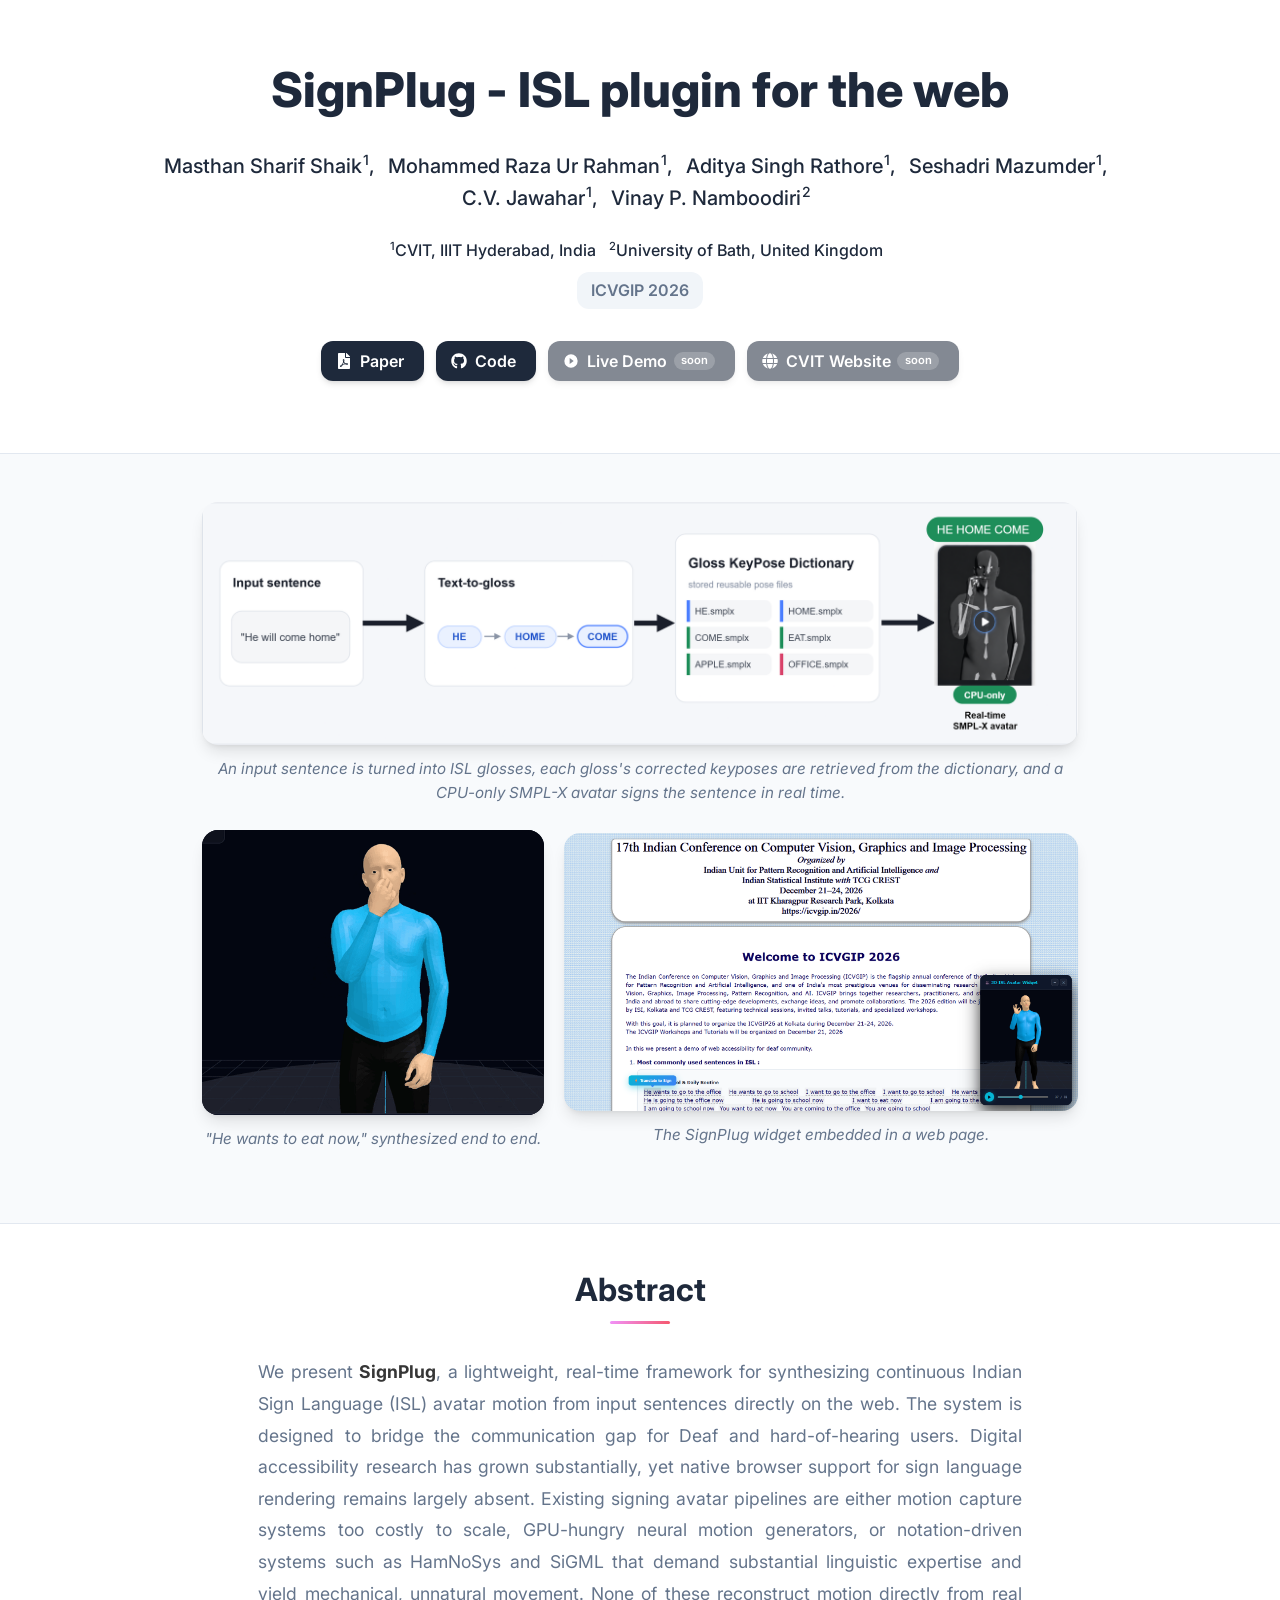
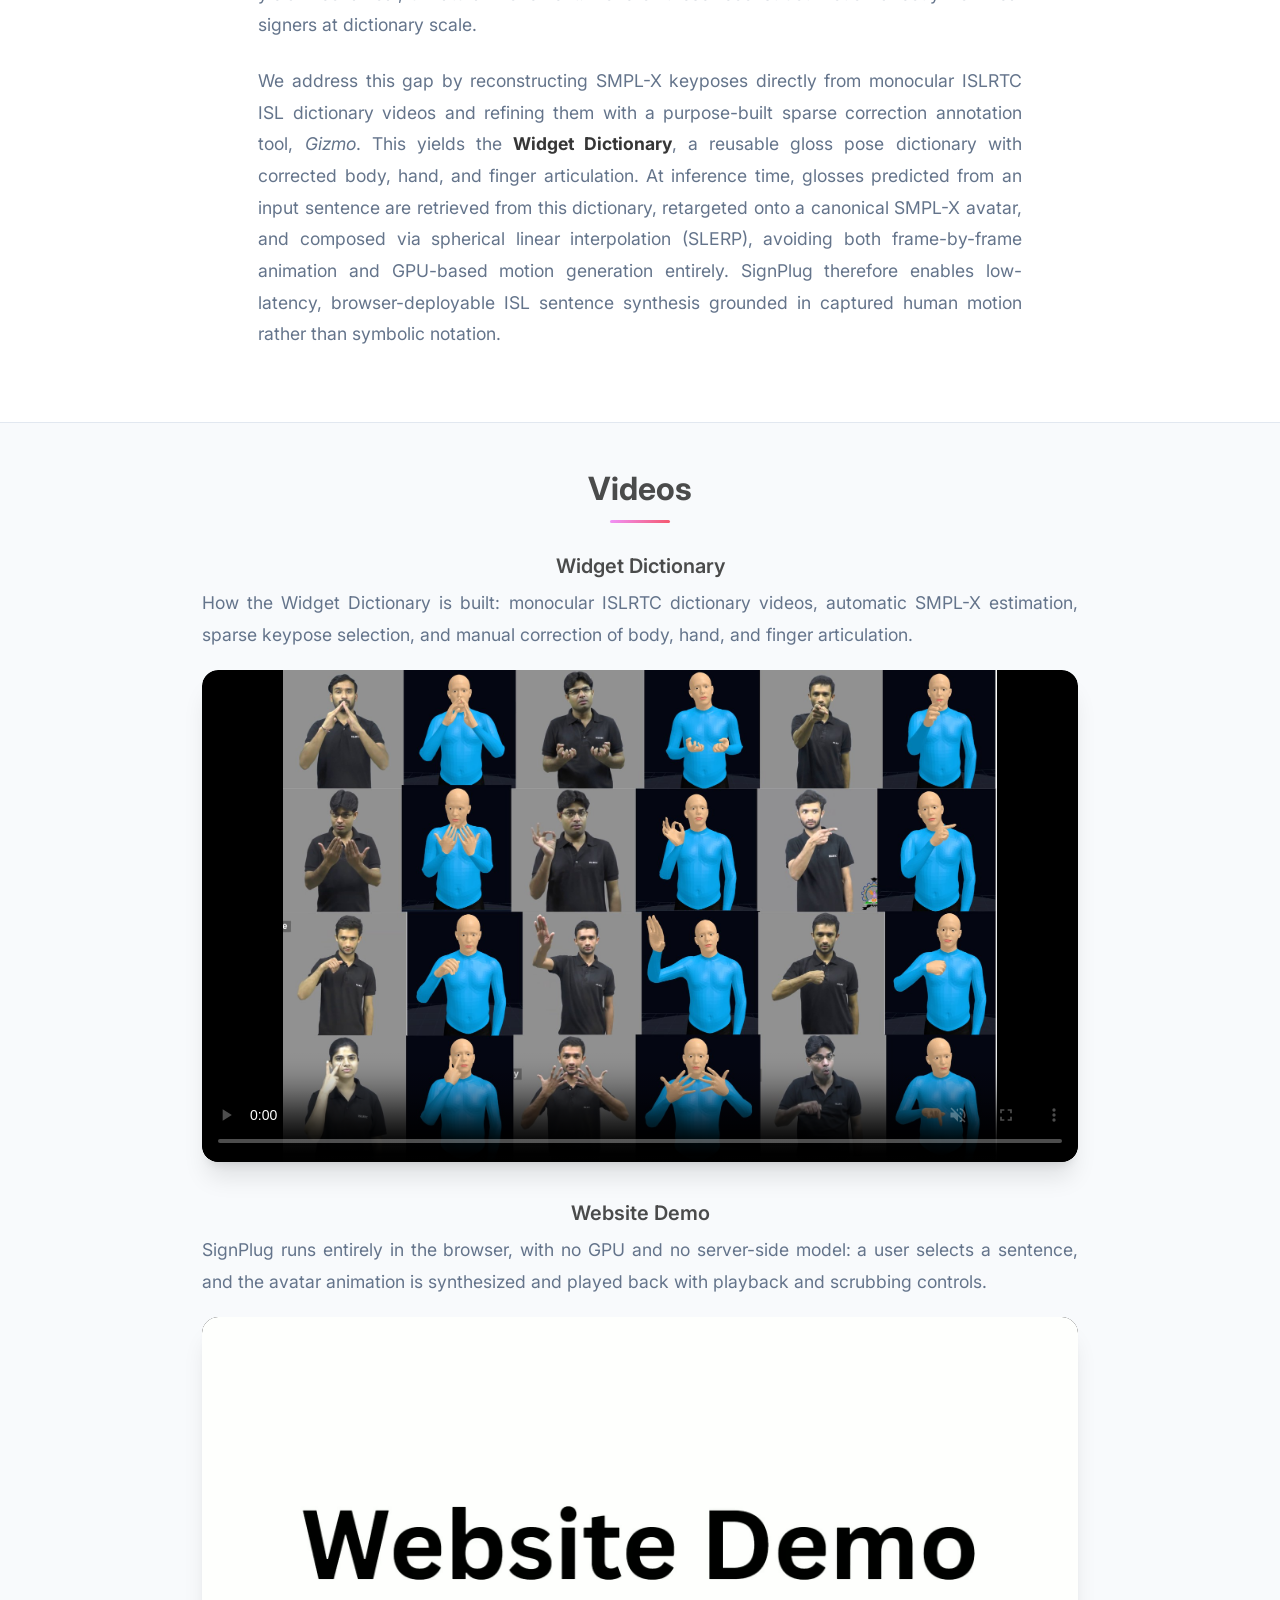
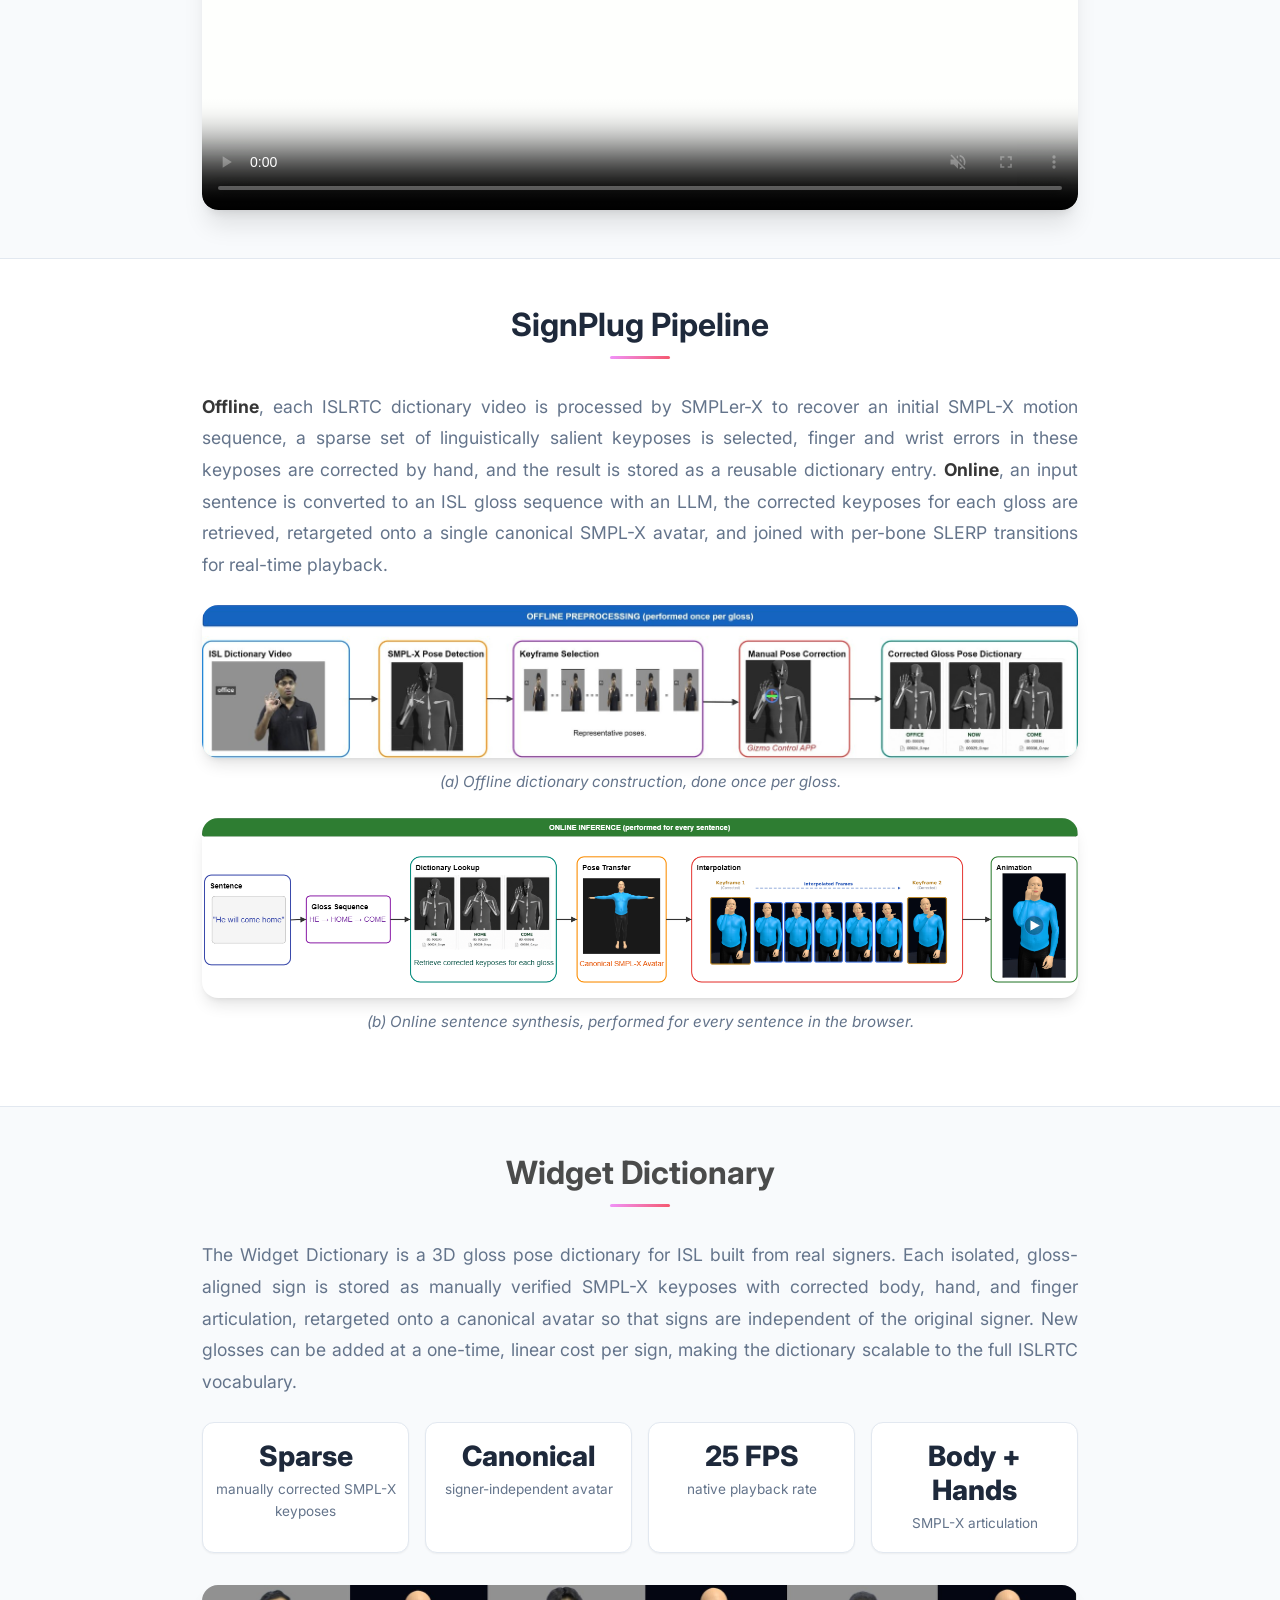
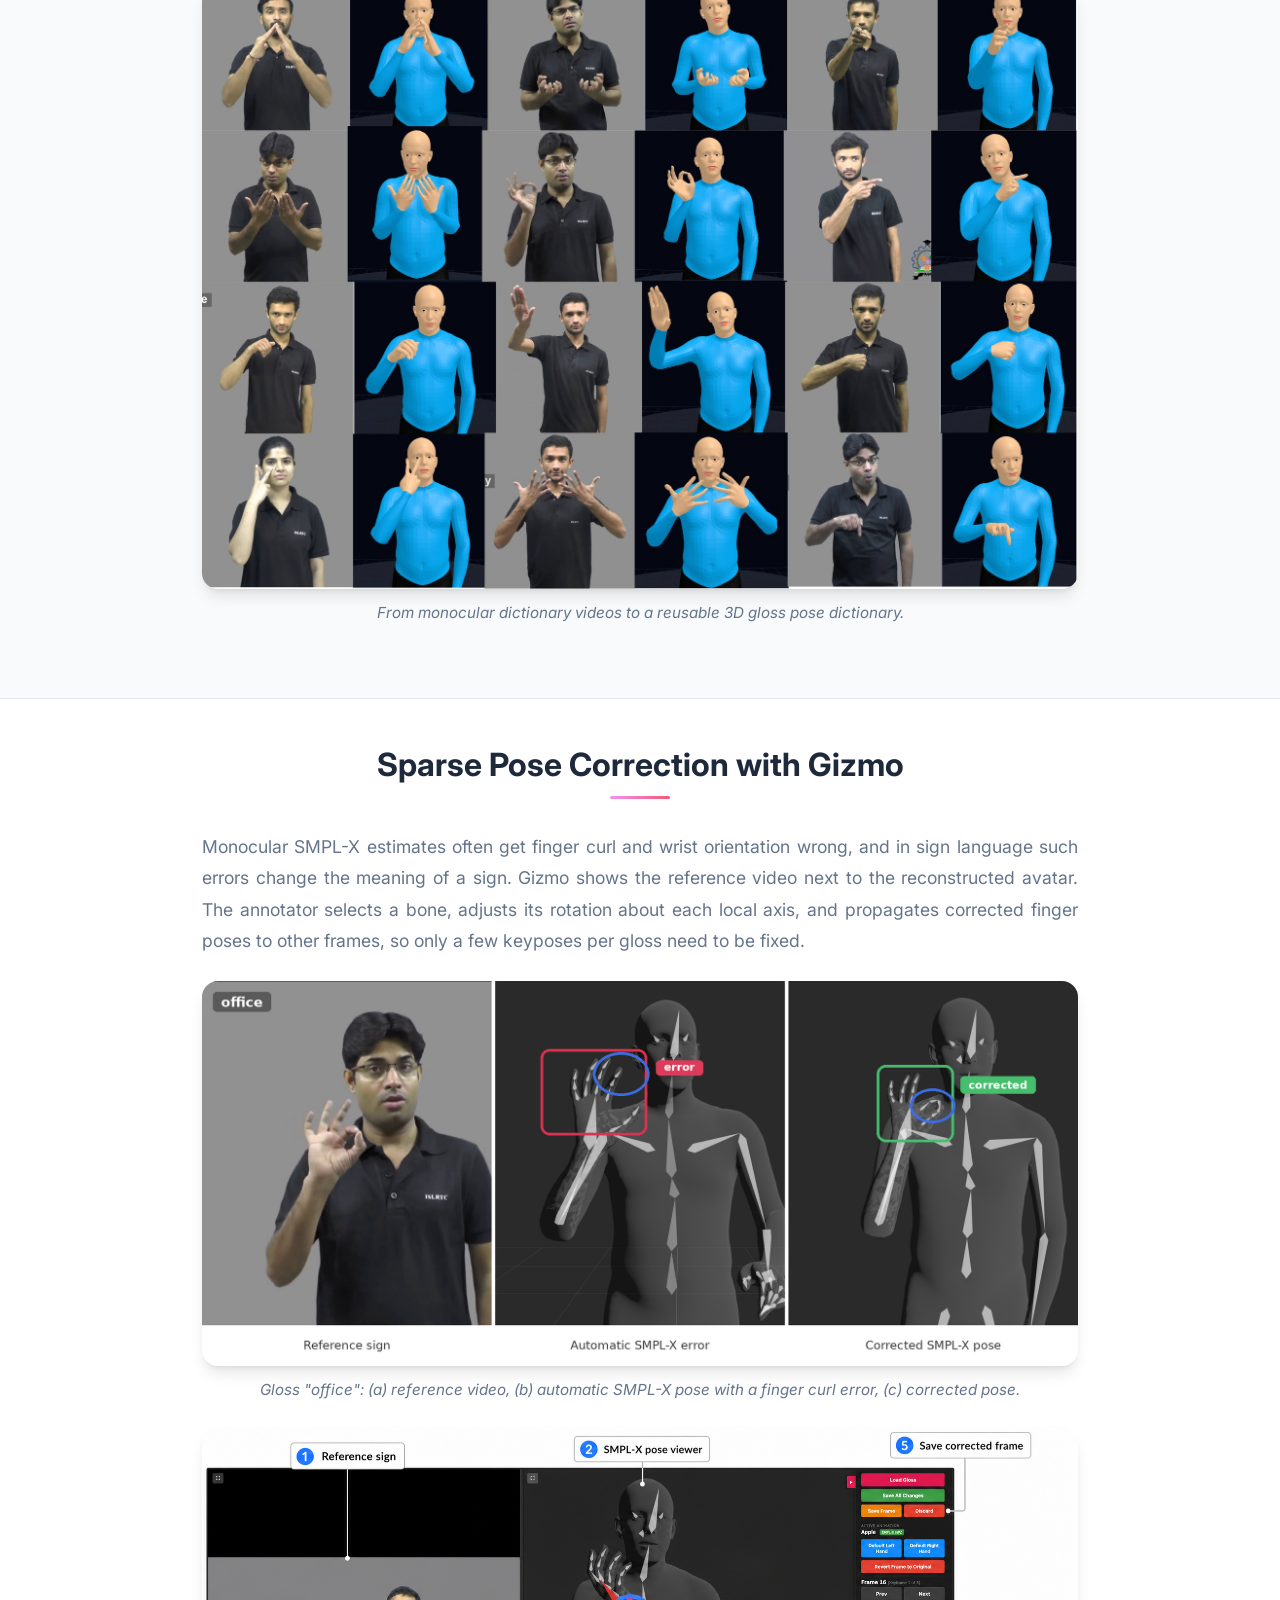
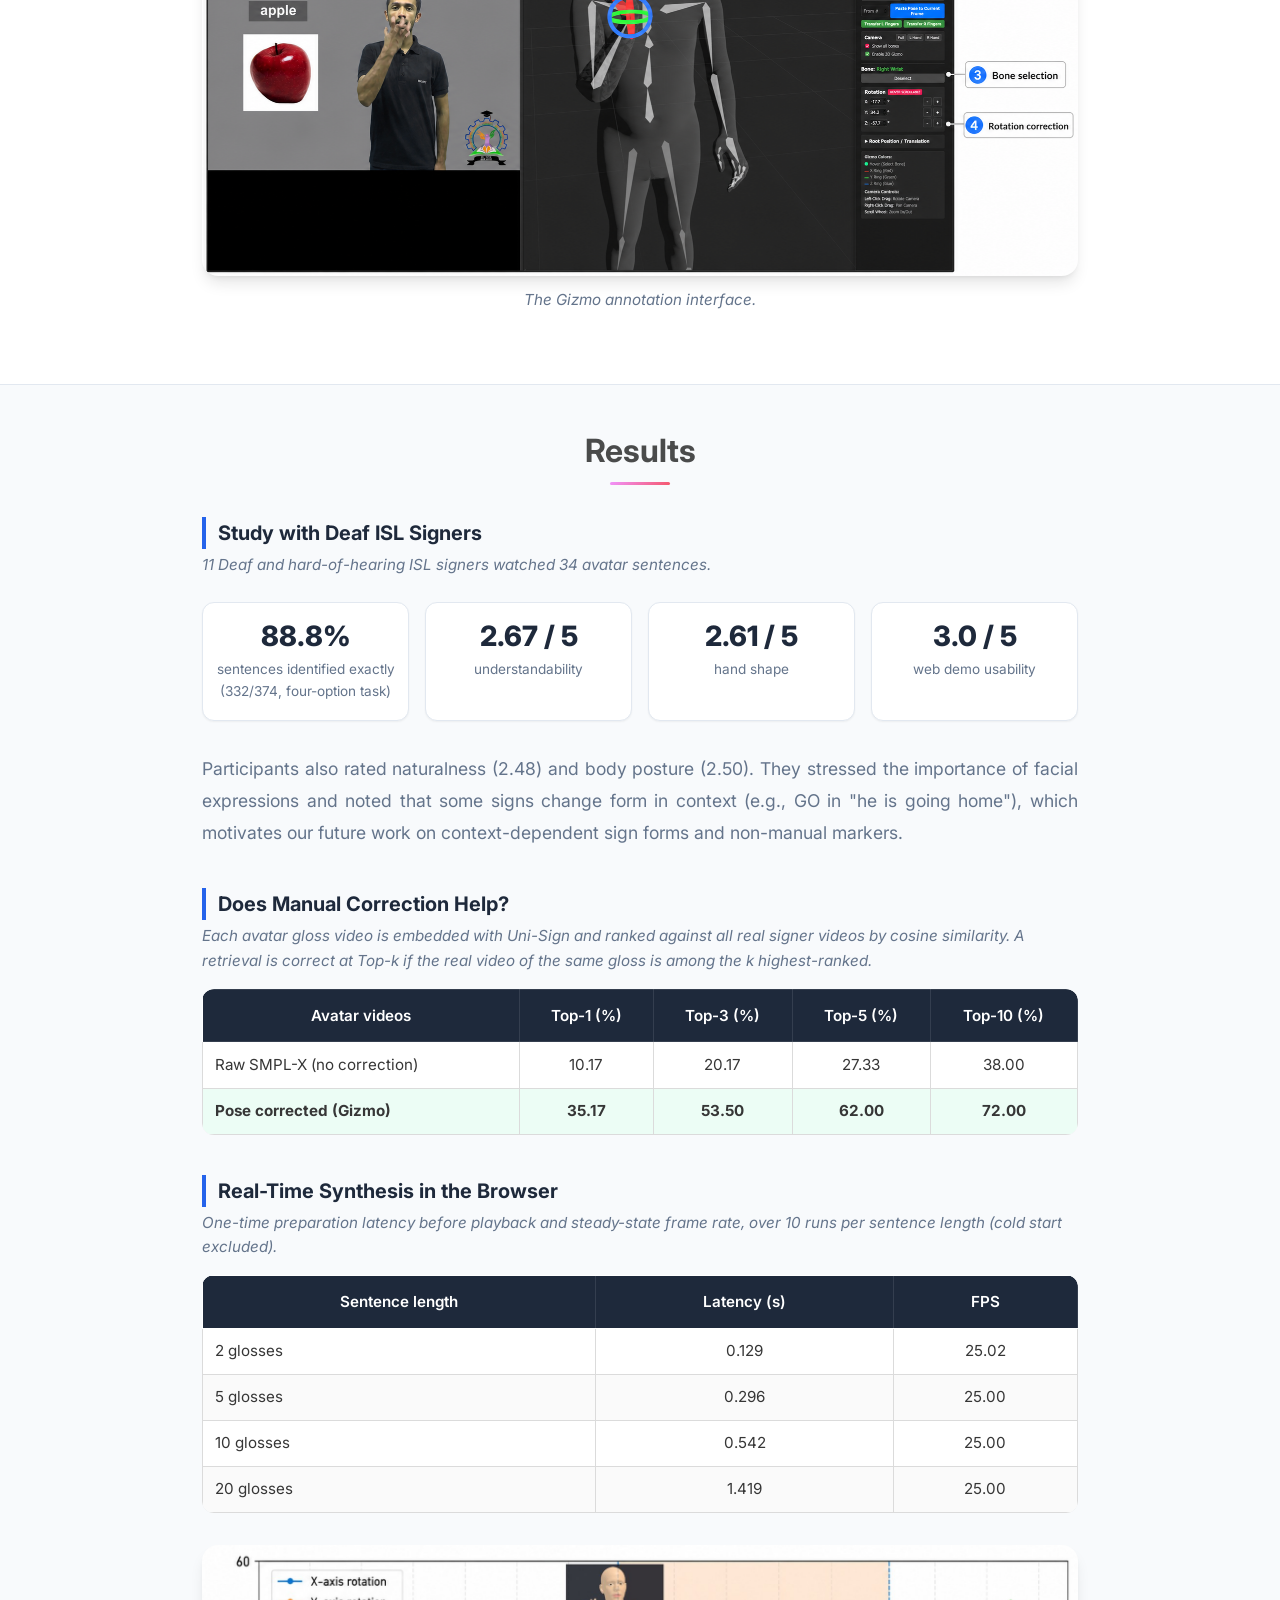
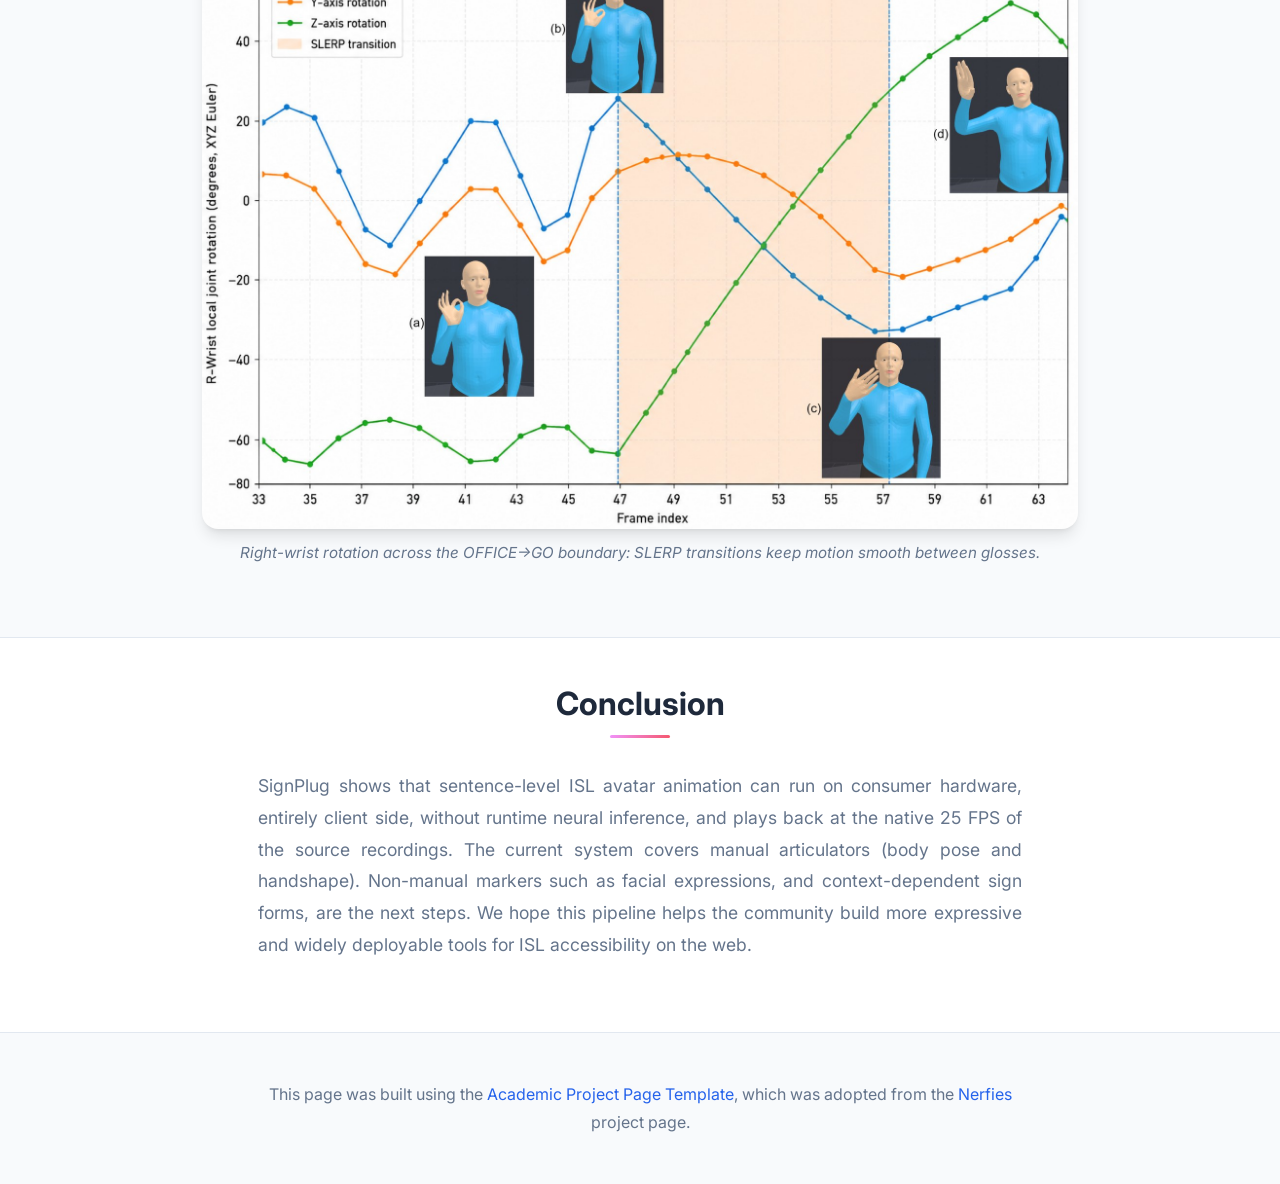
==== commit af53e0bc: "Link Paper (OpenReview) and Code (GitHub) buttons" ====
--- a/index.html
+++ b/index.html
@@ -99,18 +99,18 @@
                 <span class="venue-tag">ICVGIP 2026</span>
               </div>
 
-              <!-- Links are inactive until the paper and code are released -->
+              <!-- Paper: OpenReview until the ACM DOI is assigned. Other links stay inactive until released. -->
               <div class="publication-links">
                 <span class="link-block">
-                  <a class="button is-normal is-rounded is-dark is-inactive" aria-disabled="true" title="Coming soon">
+                  <a class="button is-normal is-rounded is-dark" href="https://openreview.net/forum?id=nFcPxtNxsX" target="_blank" rel="noopener" title="Paper on OpenReview">
                     <span class="icon"><svg width="14" height="16" viewBox="0 0 384 512" aria-hidden="true"><path fill="currentColor" d="M181.9 256.1c-5-16-4.9-46.9-2-46.9 8.4 0 7.6 36.9 2 46.9zm-1.7 47.2c-7.7 20.2-17.3 43.3-28.4 62.7 18.3-7 39-17.2 62.9-21.9-12.7-9.6-24.9-23.4-34.5-40.8zM86.1 428.1c0 .8 13.2-5.4 34.9-40.2-6.7 6.3-29.1 24.5-34.9 40.2zM248 160h136v328c0 13.3-10.7 24-24 24H24c-13.3 0-24-10.7-24-24V24C0 10.7 10.7 0 24 0h200v136c0 13.2 10.8 24 24 24zm-8 171.8c-20-12.2-33.3-29-42.7-53.8 4.5-18.5 11.6-46.6 6.2-64.2-4.7-29.4-42.4-26.5-47.8-6.8-5 18.3-.4 44.1 8.1 77-11.6 27.6-28.7 64.6-40.8 85.8-.1 0-.1.1-.2.1-27.1 13.9-73.6 44.5-54.5 68 5.6 6.9 16 10 21.5 10 17.9 0 35.7-18 61.1-61.8 25.8-8.5 54.1-19.1 79-23.2 21.7 11.8 47.1 19.5 64 19.5 29.2 0 31.2-32 19.7-43.4-13.9-13.6-54.3-9.7-73.6-7.2zM377 105L279 7c-4.5-4.5-10.6-7-17-7h-6v128h128v-6.1c0-6.3-2.5-12.4-7-16.9zm-74.1 255.3c4.1-2.7-2.5-11.9-42.8-9 37.1 15.8 42.8 9 42.8 9z"/></svg></span>
-                    <span>Paper</span><span class="soon-tag">soon</span>
+                    <span>Paper</span>
                   </a>
                 </span>
                 <span class="link-block">
-                  <a class="button is-normal is-rounded is-dark is-inactive" aria-disabled="true" title="Coming soon">
+                  <a class="button is-normal is-rounded is-dark" href="https://github.com/sharif-commits/ISL-AVATAR-PROJECT" target="_blank" rel="noopener" title="Code on GitHub">
                     <span class="icon"><svg width="16" height="16" viewBox="0 0 496 512" aria-hidden="true"><path fill="currentColor" d="M244.8 8C106.1 8 0 113.3 0 252c0 110.9 69.8 205.8 169.5 239.2 12.8 2.3 17.3-5.6 17.3-12.1 0-6.2-.3-40.4-.3-61.4 0 0-70 15-84.7-29.8 0 0-11.4-29.1-27.8-36.6 0 0-22.9-15.7 1.6-15.4 0 0 24.9 2 38.6 25.8 21.9 38.6 58.6 27.5 72.9 20.9 2.3-16 8.8-27.1 16-33.7-55.9-6.2-112.3-14.3-112.3-110.5 0-27.5 7.6-41.3 23.6-58.9-2.6-6.5-11.1-33.3 2.6-67.9 20.9-6.5 69 27 69 27 20-5.6 41.5-8.5 62.8-8.5s42.8 2.9 62.8 8.5c0 0 48.1-33.6 69-27 13.7 34.7 5.2 61.4 2.6 67.9 16 17.7 25.8 31.5 25.8 58.9 0 96.5-58.9 104.2-114.8 110.5 9.2 7.9 17 22.9 17 46.4 0 33.7-.3 75.4-.3 83.6 0 6.5 4.6 14.4 17.3 12.1C428.2 457.8 496 362.9 496 252 496 113.3 383.5 8 244.8 8z"/></svg></span>
-                    <span>Code</span><span class="soon-tag">soon</span>
+                    <span>Code</span>
                   </a>
                 </span>
                 <span class="link-block">
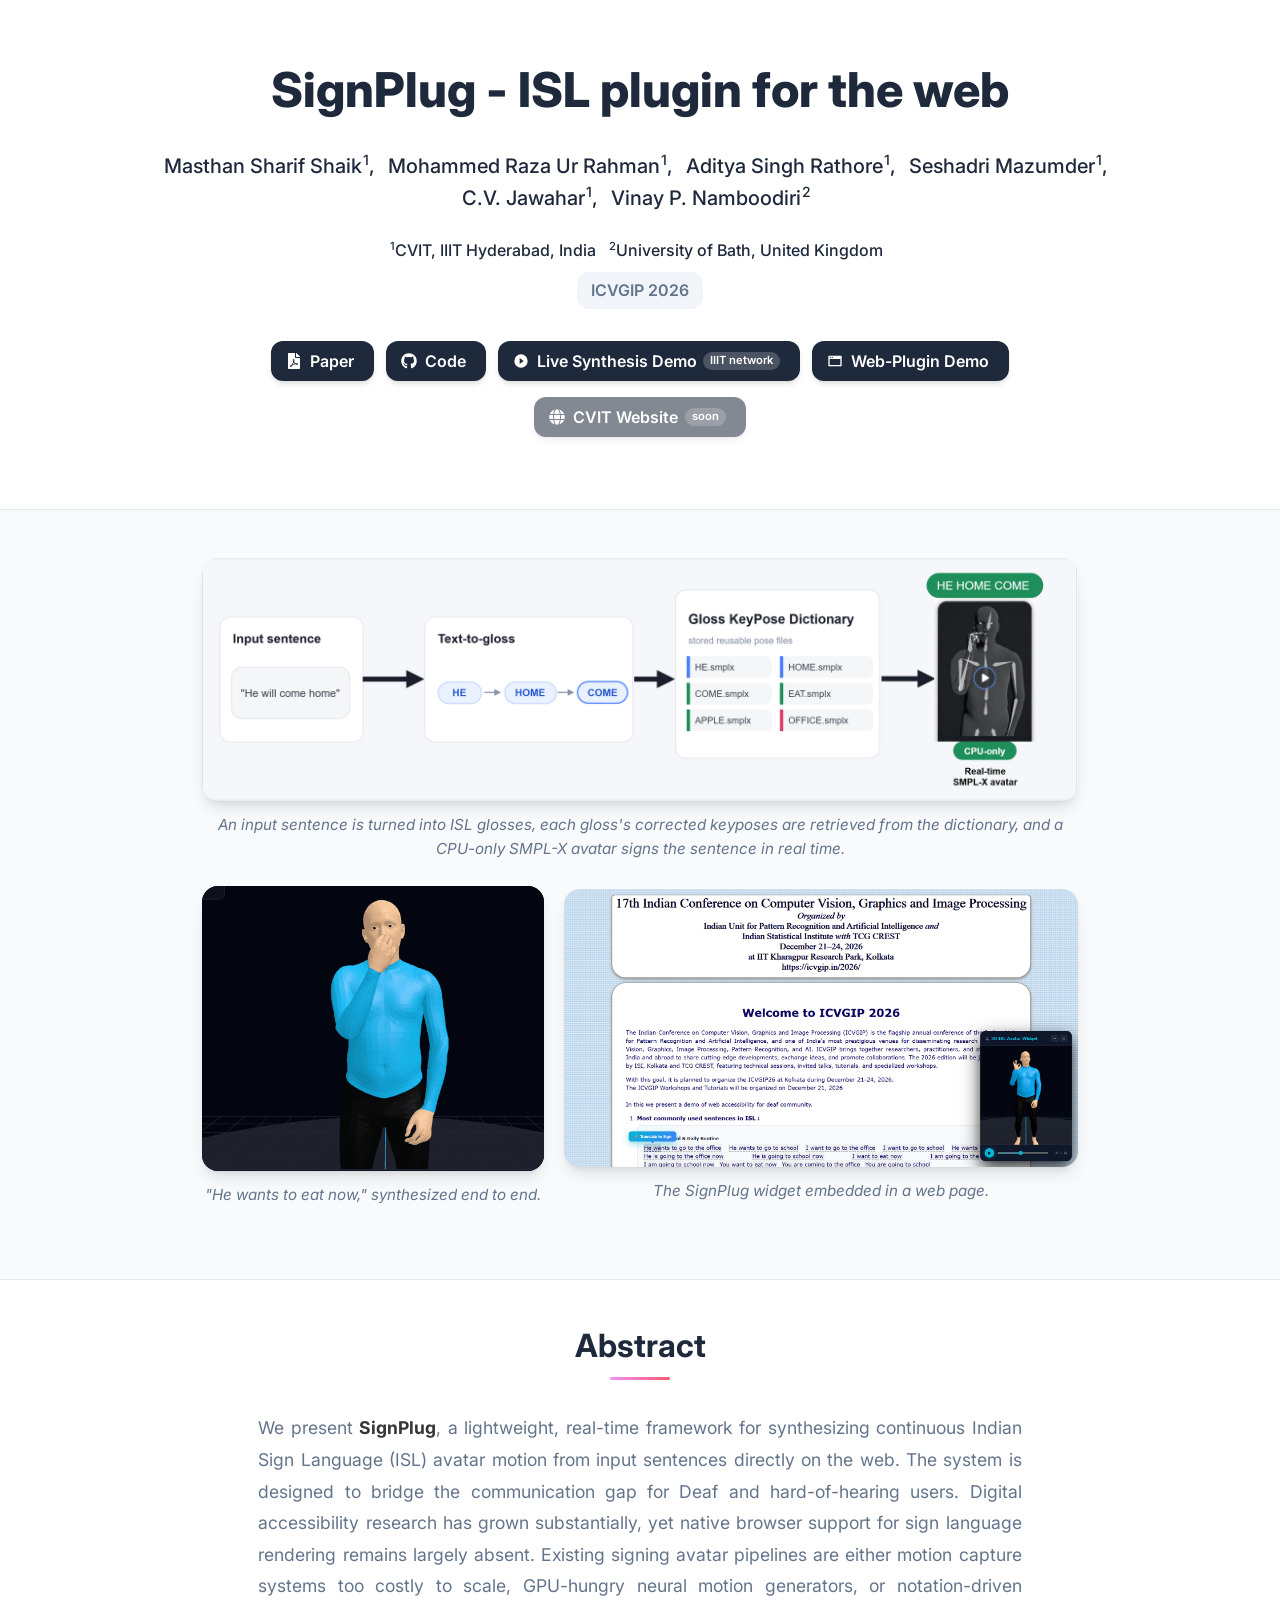
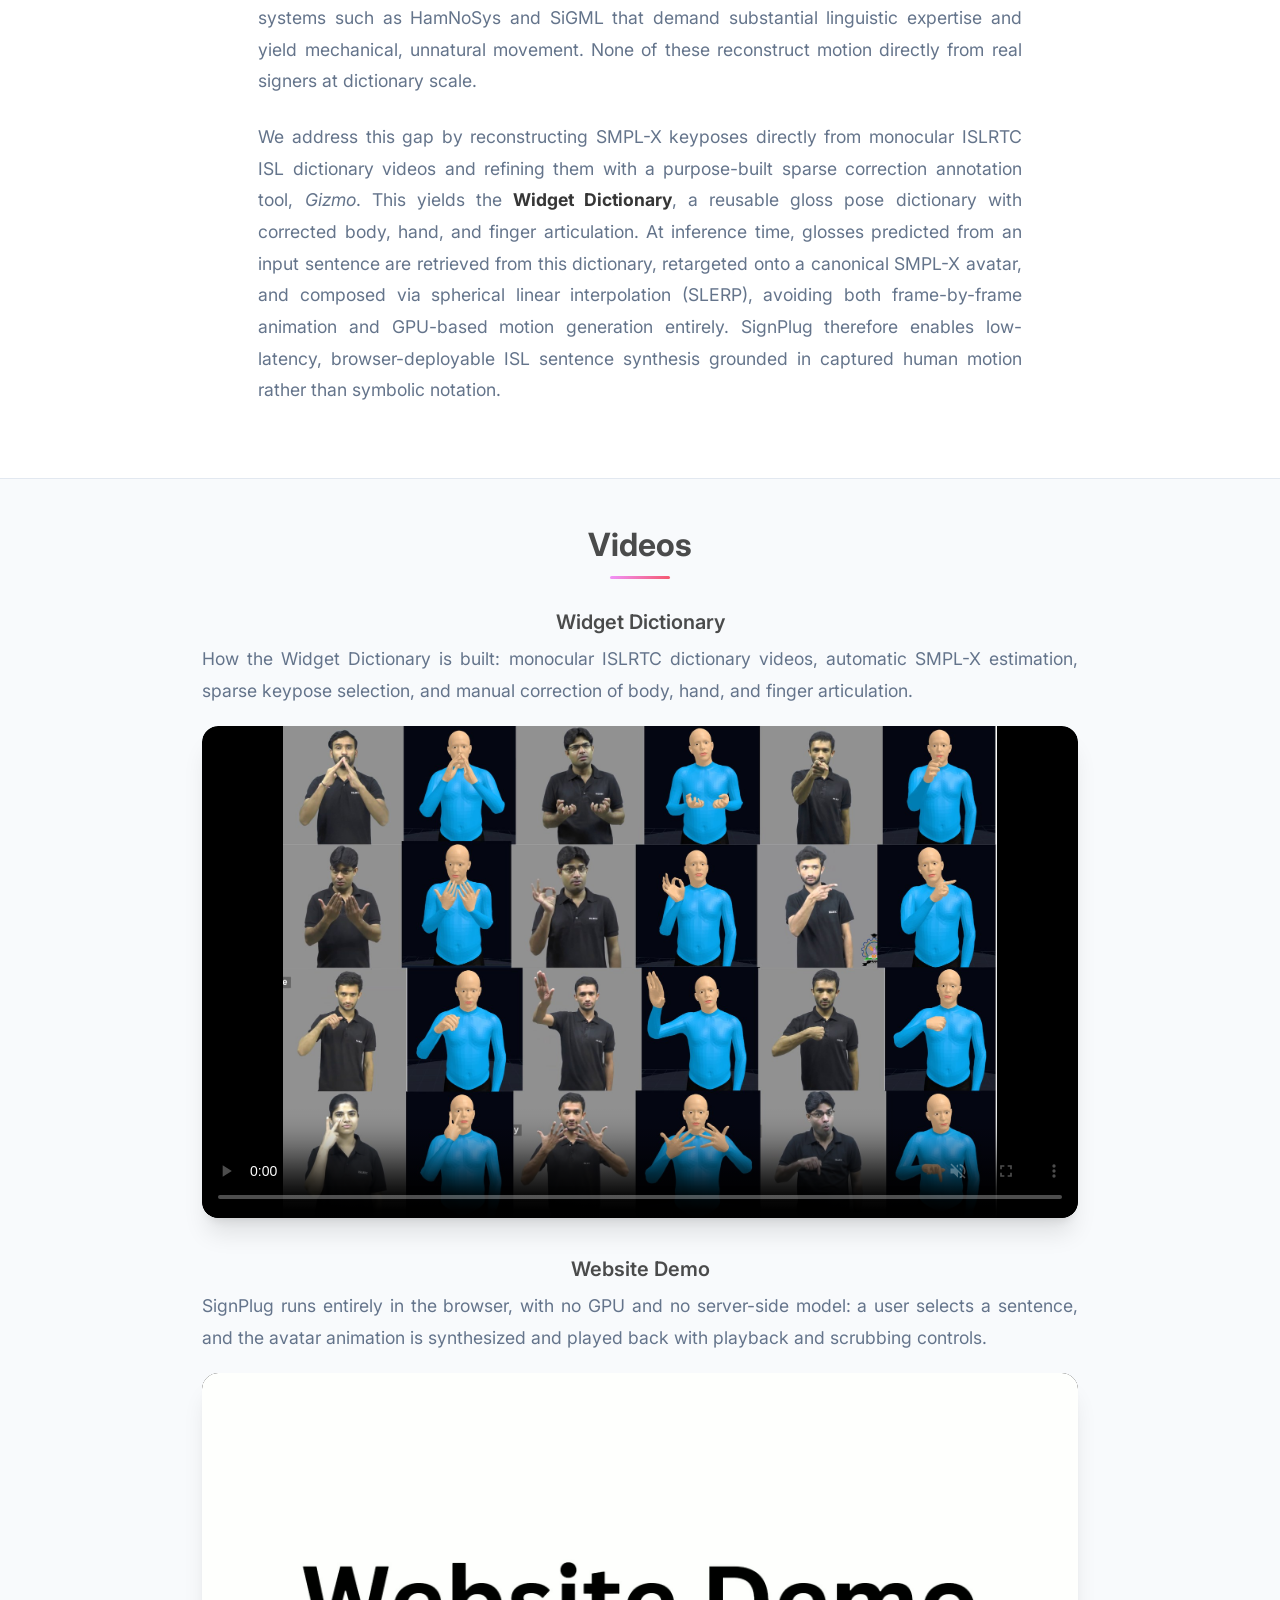
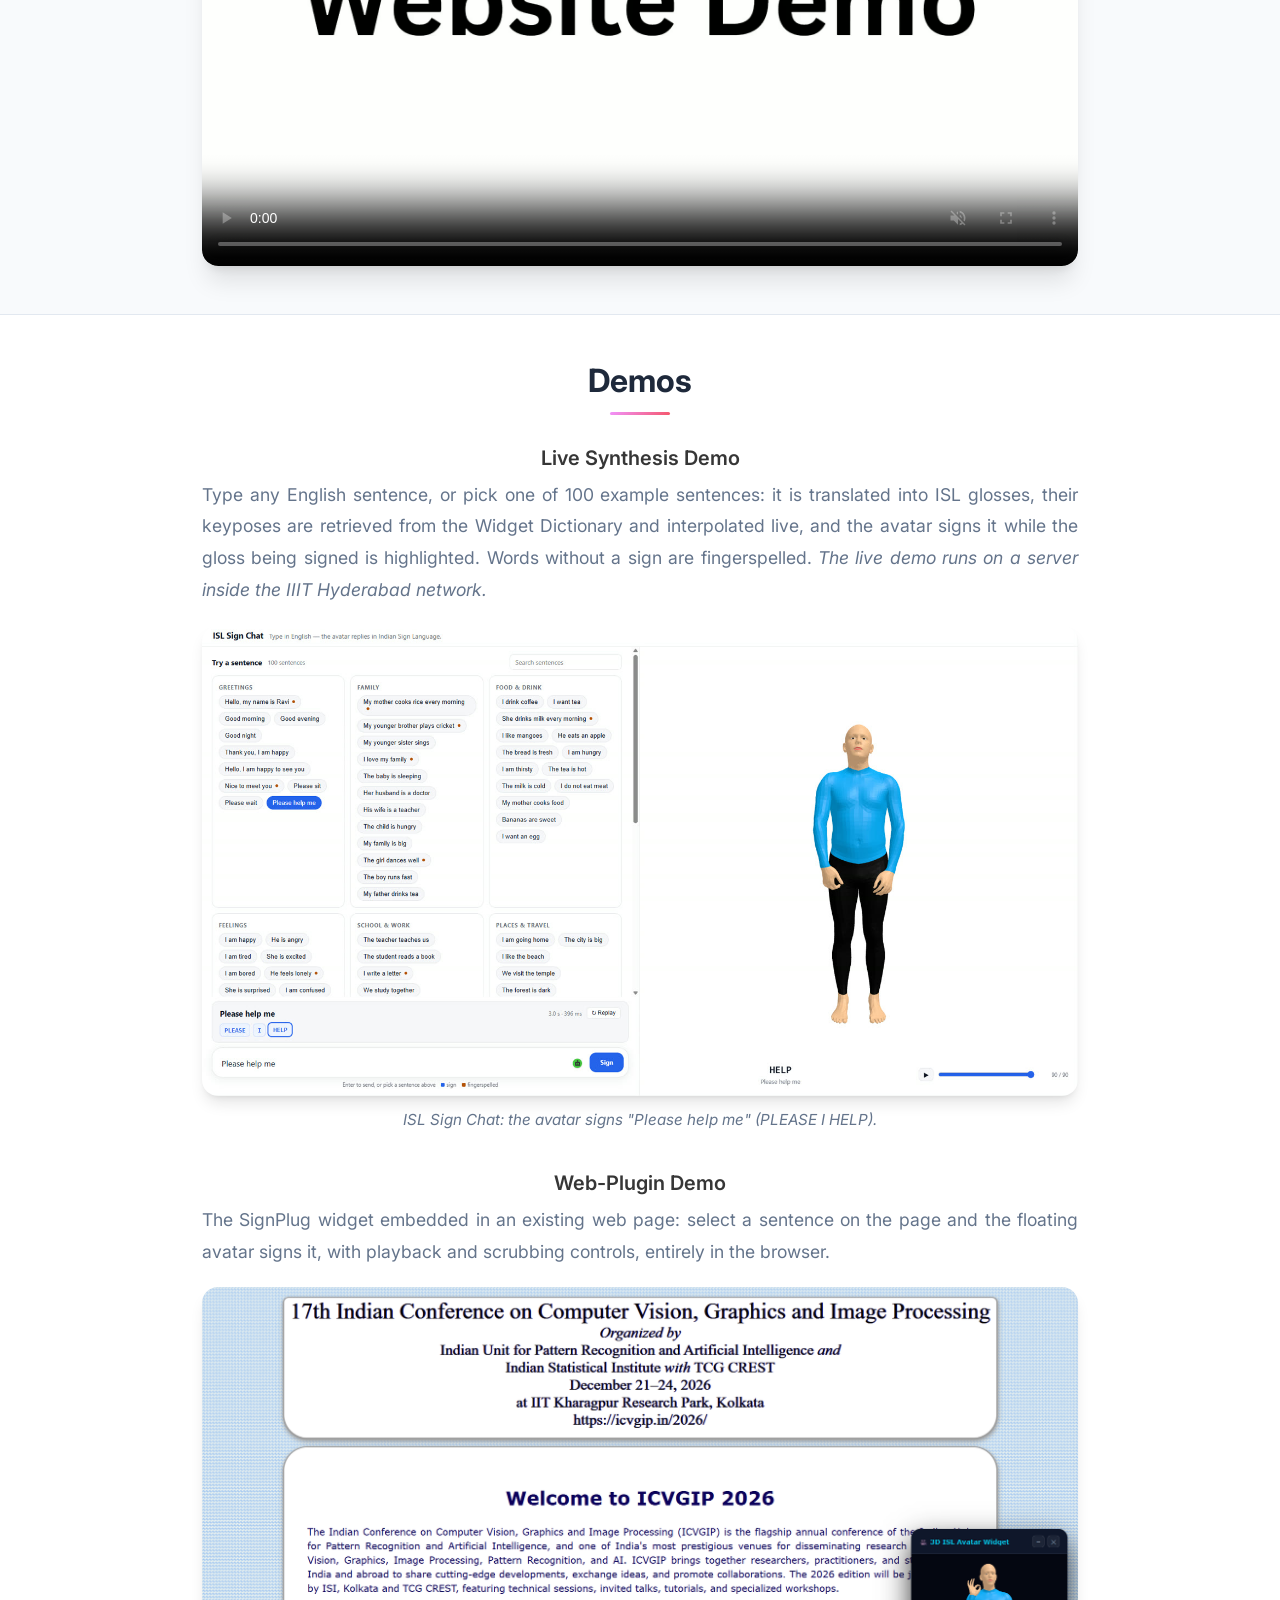
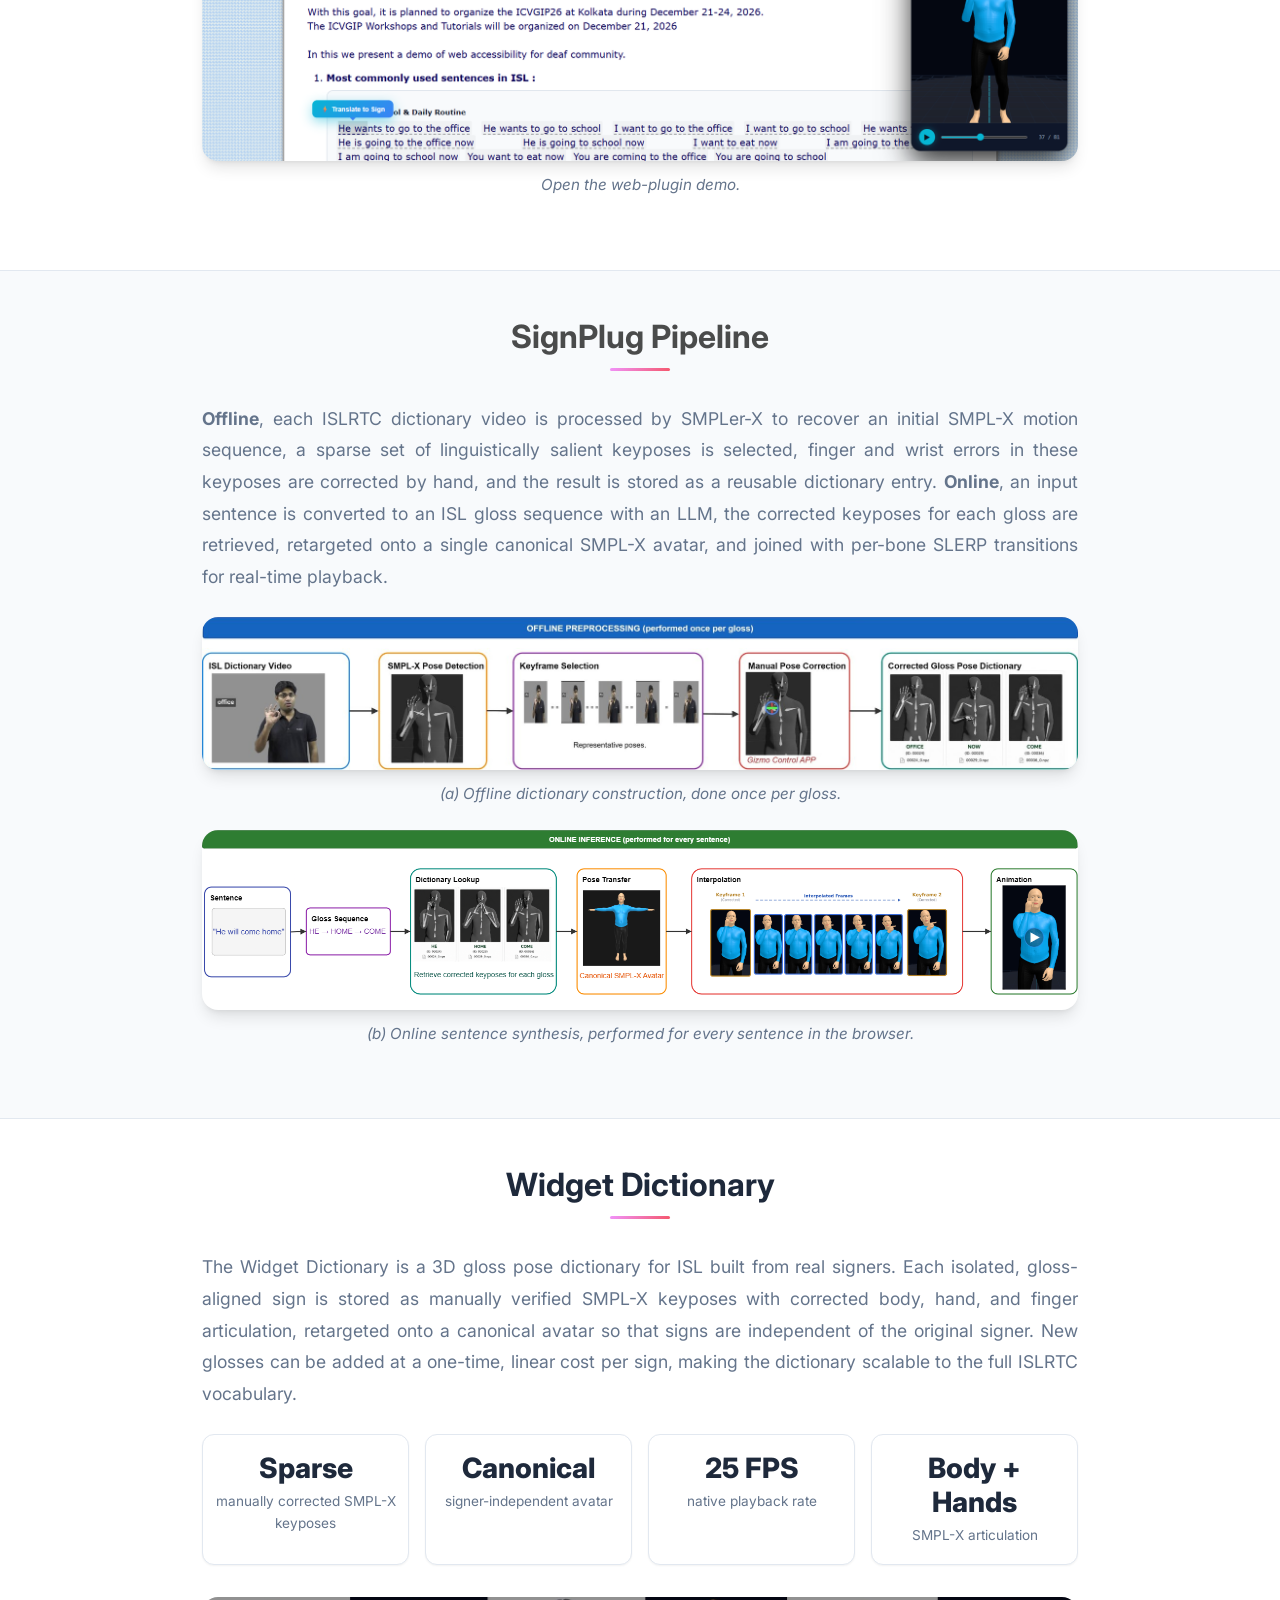
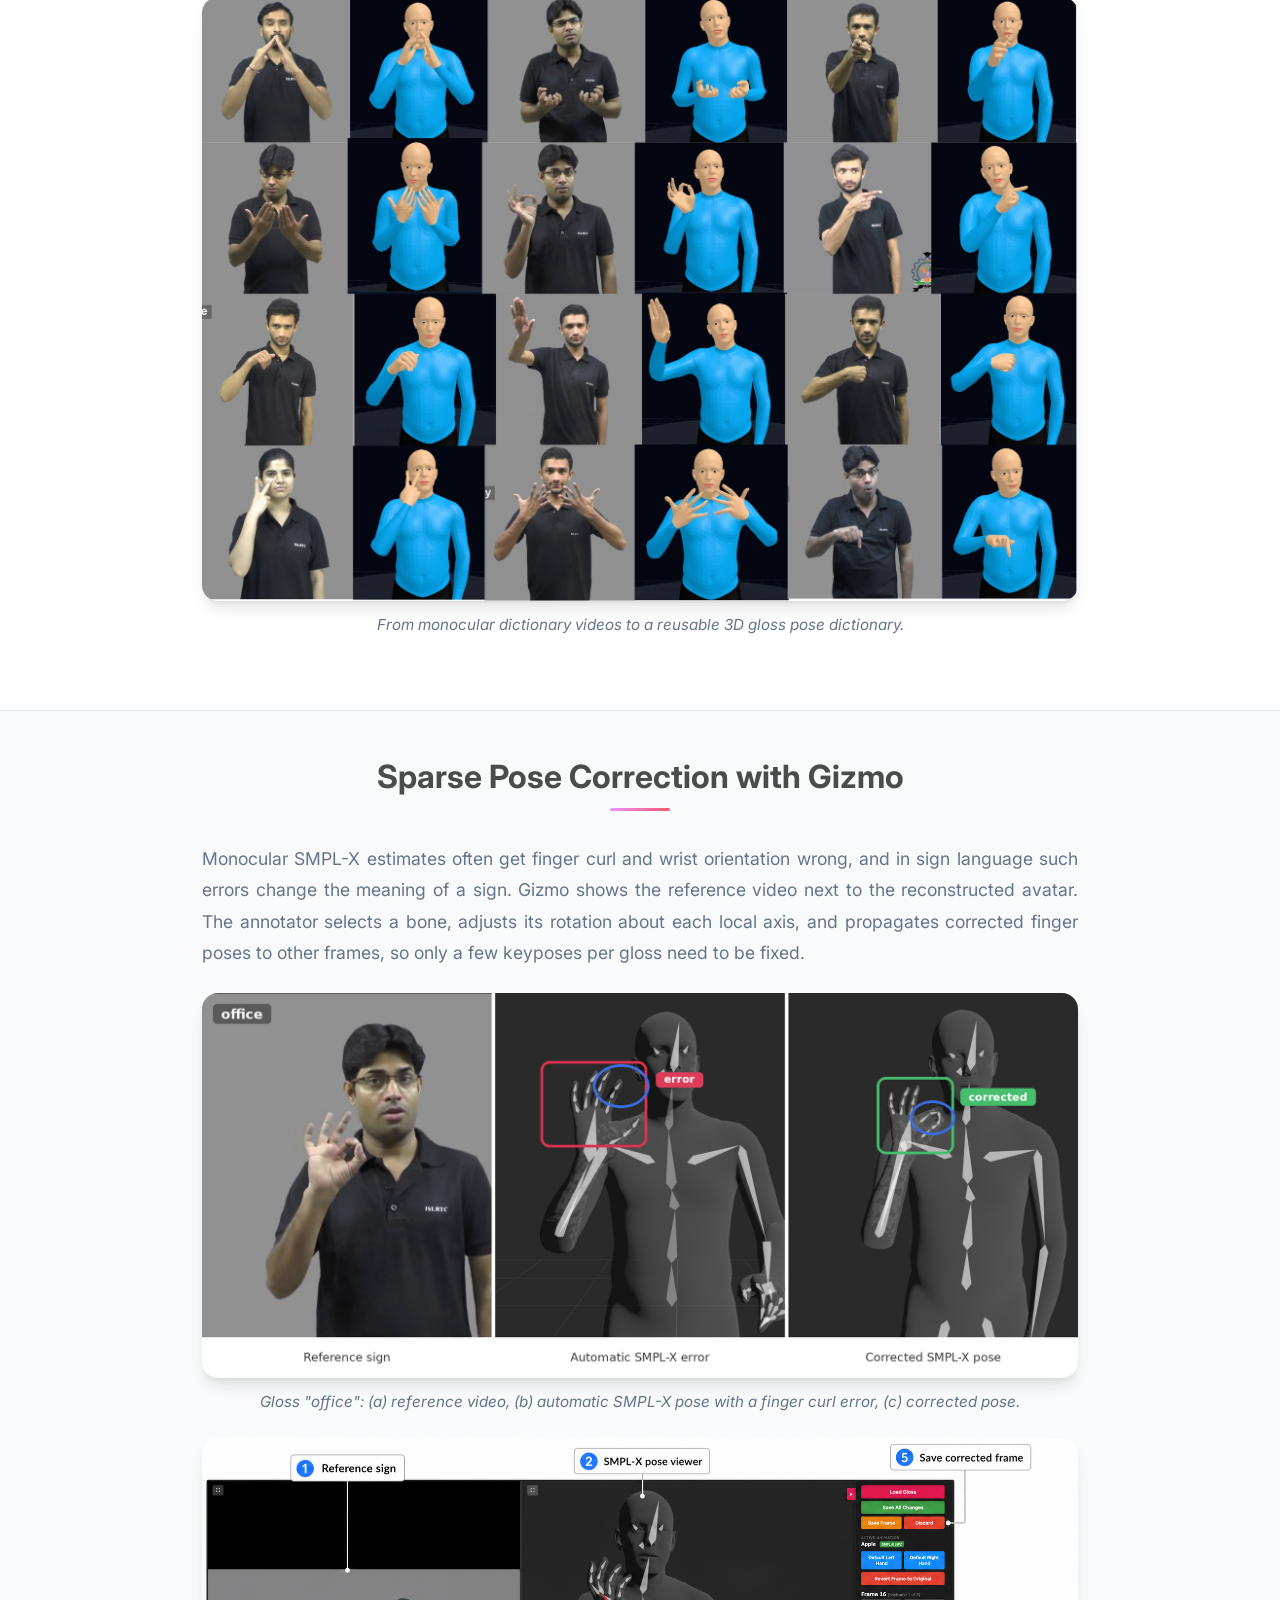
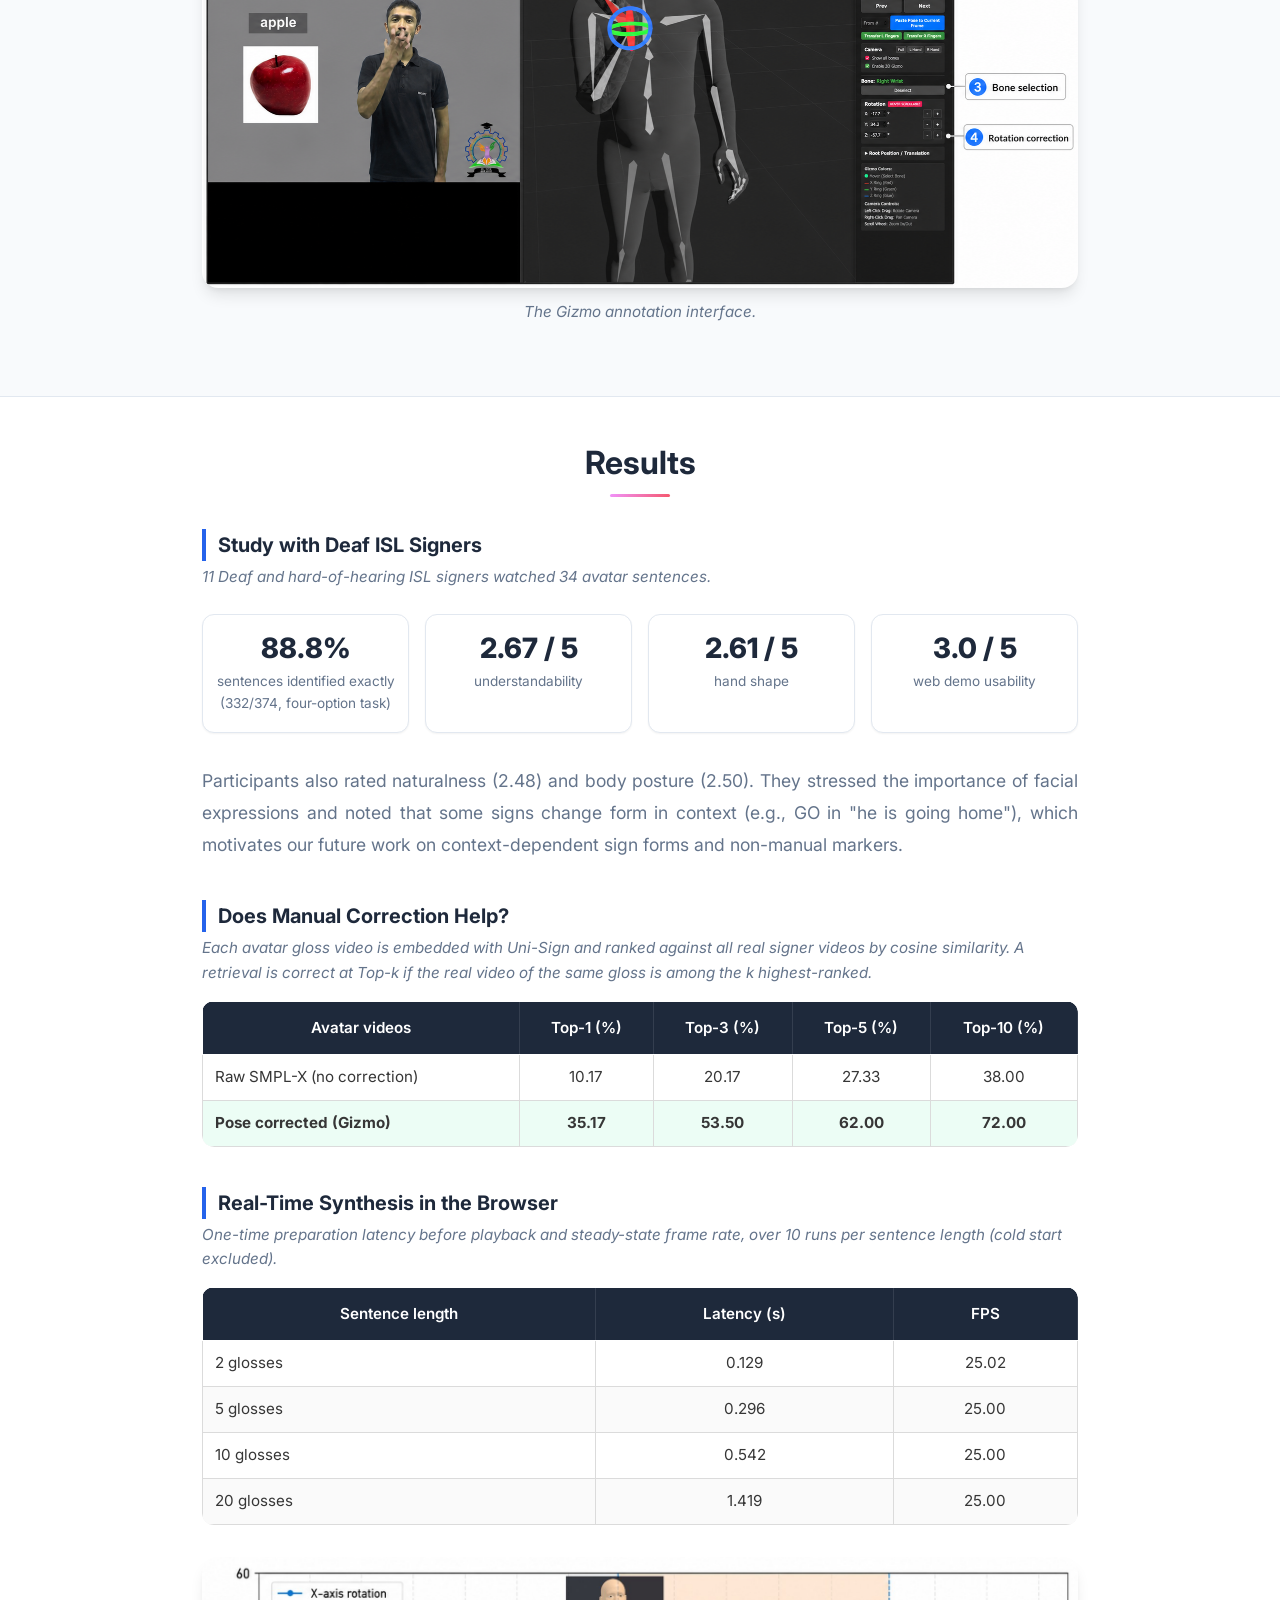
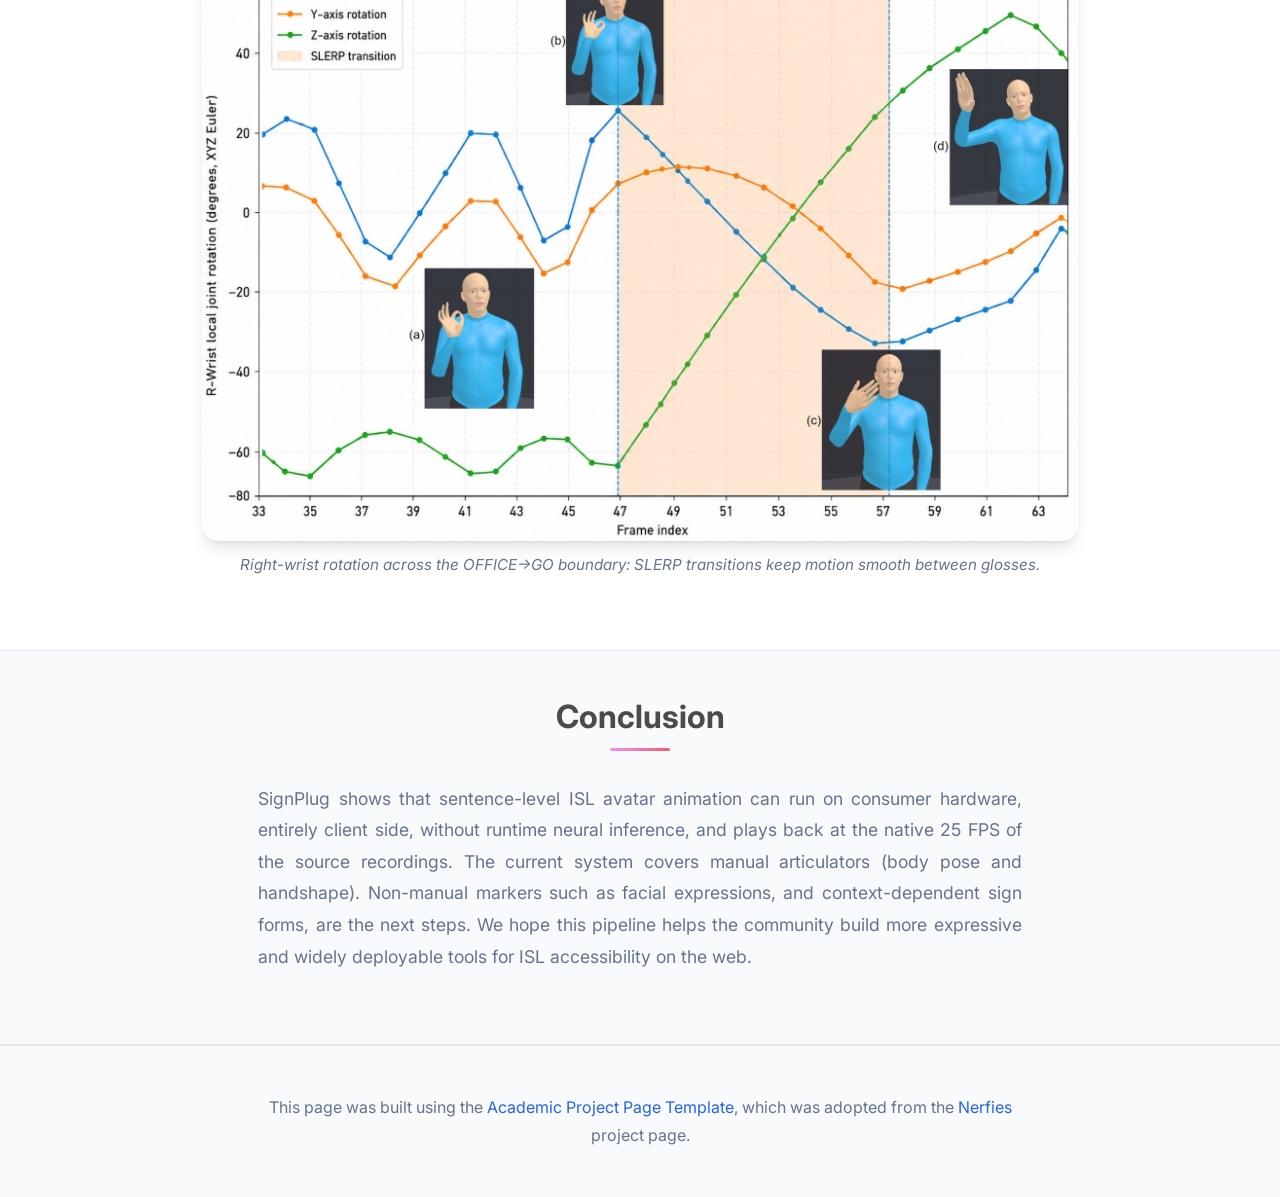
==== commit 0c80e47d: "Add Live Synthesis and Web-Plugin demos; point Code to SignPlug-code" ====
--- a/index.html
+++ b/index.html
@@ -108,15 +108,21 @@
                   </a>
                 </span>
                 <span class="link-block">
-                  <a class="button is-normal is-rounded is-dark" href="https://github.com/sharif-commits/ISL-AVATAR-PROJECT" target="_blank" rel="noopener" title="Code on GitHub">
+                  <a class="button is-normal is-rounded is-dark" href="https://github.com/sharif-commits/SignPlug-code" target="_blank" rel="noopener" title="Code on GitHub">
                     <span class="icon"><svg width="16" height="16" viewBox="0 0 496 512" aria-hidden="true"><path fill="currentColor" d="M244.8 8C106.1 8 0 113.3 0 252c0 110.9 69.8 205.8 169.5 239.2 12.8 2.3 17.3-5.6 17.3-12.1 0-6.2-.3-40.4-.3-61.4 0 0-70 15-84.7-29.8 0 0-11.4-29.1-27.8-36.6 0 0-22.9-15.7 1.6-15.4 0 0 24.9 2 38.6 25.8 21.9 38.6 58.6 27.5 72.9 20.9 2.3-16 8.8-27.1 16-33.7-55.9-6.2-112.3-14.3-112.3-110.5 0-27.5 7.6-41.3 23.6-58.9-2.6-6.5-11.1-33.3 2.6-67.9 20.9-6.5 69 27 69 27 20-5.6 41.5-8.5 62.8-8.5s42.8 2.9 62.8 8.5c0 0 48.1-33.6 69-27 13.7 34.7 5.2 61.4 2.6 67.9 16 17.7 25.8 31.5 25.8 58.9 0 96.5-58.9 104.2-114.8 110.5 9.2 7.9 17 22.9 17 46.4 0 33.7-.3 75.4-.3 83.6 0 6.5 4.6 14.4 17.3 12.1C428.2 457.8 496 362.9 496 252 496 113.3 383.5 8 244.8 8z"/></svg></span>
                     <span>Code</span>
                   </a>
                 </span>
                 <span class="link-block">
-                  <a class="button is-normal is-rounded is-dark is-inactive" aria-disabled="true" title="Coming soon">
+                  <a class="button is-normal is-rounded is-dark" href="http://10.1.72.56:8080/" target="_blank" rel="noopener" title="Live synthesis demo (reachable on the IIIT Hyderabad network)">
                     <span class="icon"><svg width="16" height="16" viewBox="0 0 24 24" aria-hidden="true"><path fill="currentColor" d="M12 2a10 10 0 1 0 0 20 10 10 0 0 0 0-20zm-2 14.5v-9l6 4.5-6 4.5z"/></svg></span>
-                    <span>Live Demo</span><span class="soon-tag">soon</span>
+                    <span>Live Synthesis Demo</span><span class="soon-tag">IIIT network</span>
+                  </a>
+                </span>
+                <span class="link-block">
+                  <a class="button is-normal is-rounded is-dark" href="https://sharif-commits.github.io/SignPlug-code/" target="_blank" rel="noopener" title="SignPlug widget embedded in a web page">
+                    <span class="icon"><svg width="16" height="16" viewBox="0 0 24 24" aria-hidden="true"><path fill="currentColor" d="M3 4h18a1 1 0 0 1 1 1v14a1 1 0 0 1-1 1H3a1 1 0 0 1-1-1V5a1 1 0 0 1 1-1zm1 5v9h16V9H4zm1-3.5a1 1 0 1 0 0 2 1 1 0 0 0 0-2zm3 0a1 1 0 1 0 0 2 1 1 0 0 0 0-2z"/></svg></span>
+                    <span>Web-Plugin Demo</span>
                   </a>
                 </span>
                 <span class="link-block">
@@ -230,8 +236,50 @@
     </section>
 
 
+    <!-- ===== DEMOS ===== -->
+    <section class="section hero" id="demos">
+      <div class="container is-max-desktop">
+        <div class="columns is-centered has-text-centered">
+          <div class="column uniform-content-width">
+            <h2 class="title is-3">Demos</h2>
+
+            <div class="video-block">
+              <h3 class="title is-5">Live Synthesis Demo</h3>
+              <p class="content has-text-justified">
+                Type any English sentence, or pick one of 100 example sentences: it is translated into ISL glosses,
+                their keyposes are retrieved from the Widget Dictionary and interpolated live, and the avatar signs it
+                while the gloss being signed is highlighted. Words without a sign are fingerspelled.
+                <em>The live demo runs on a server inside the IIIT Hyderabad network.</em>
+              </p>
+              <a href="http://10.1.72.56:8080/" target="_blank" rel="noopener" class="demo-link">
+                <figure class="figure-card">
+                  <img src="static/images/live_synthesis_demo.jpg" alt="ISL Sign Chat: a sentence library and text box on the left, and the avatar signing 'Please help me' on the right, with the current gloss HELP shown below it.">
+                  <figcaption>ISL Sign Chat: the avatar signs "Please help me" (PLEASE I HELP).</figcaption>
+                </figure>
+              </a>
+            </div>
+
+            <div class="video-block">
+              <h3 class="title is-5">Web-Plugin Demo</h3>
+              <p class="content has-text-justified">
+                The SignPlug widget embedded in an existing web page: select a sentence on the page and the floating
+                avatar signs it, with playback and scrubbing controls, entirely in the browser.
+              </p>
+              <a href="https://sharif-commits.github.io/SignPlug-code/" target="_blank" rel="noopener" class="demo-link">
+                <figure class="figure-card">
+                  <img src="static/images/website_demo.png" alt="The SignPlug widget embedded in a web page, signing 'He wants to go to the office'.">
+                  <figcaption>Open the web-plugin demo.</figcaption>
+                </figure>
+              </a>
+            </div>
+          </div>
+        </div>
+      </div>
+    </section>
+
+
     <!-- ===== PIPELINE ===== -->
-    <section class="section hero">
+    <section class="section hero is-light">
       <div class="container is-max-desktop">
         <div class="columns is-centered has-text-centered">
           <div class="column uniform-content-width">
@@ -259,7 +307,7 @@
 
 
     <!-- ===== WIDGET DICTIONARY ===== -->
-    <section class="section hero is-light">
+    <section class="section hero">
       <div class="container is-max-desktop">
         <div class="columns is-centered has-text-centered">
           <div class="column uniform-content-width">
@@ -288,7 +336,7 @@
 
 
     <!-- ===== GIZMO CORRECTION ===== -->
-    <section class="section hero">
+    <section class="section hero is-light">
       <div class="container is-max-desktop">
         <div class="columns is-centered has-text-centered">
           <div class="column uniform-content-width">
@@ -314,7 +362,7 @@
 
 
     <!-- ===== RESULTS ===== -->
-    <section class="section hero is-light">
+    <section class="section hero">
       <div class="container is-max-desktop">
         <div class="columns is-centered">
           <div class="column uniform-content-width">
@@ -383,7 +431,7 @@
 
 
     <!-- ===== CONCLUSION ===== -->
-    <section class="section hero">
+    <section class="section hero is-light">
       <div class="container is-max-desktop">
         <div class="columns is-centered">
           <div class="column is-four-fifths">
@@ -406,7 +454,7 @@
     <!-- ===== CITATION =====
          Hidden until the official BibTeX is available (proceedings / de-anonymized OpenReview record).
          To restore: uncomment this section and paste the official entry into <code id="bibtex-code">.
-    <section class="section hero is-light" id="BibTeX">
+    <section class="section hero" id="BibTeX">
       <div class="container is-max-desktop">
         <div class="bibtex-header">
           <h2 class="title is-3" style="margin-bottom: 0 !important;">Citation</h2>
--- a/static/css/signplug.css
+++ b/static/css/signplug.css
@@ -222,3 +222,14 @@
   background: #000;
   object-fit: contain;
 }
+
+/* Demos section: screenshots link to the demos */
+.demo-link,
+.demo-link:hover {
+  color: inherit;
+  display: block;
+}
+
+.demo-link img {
+  cursor: pointer;
+}
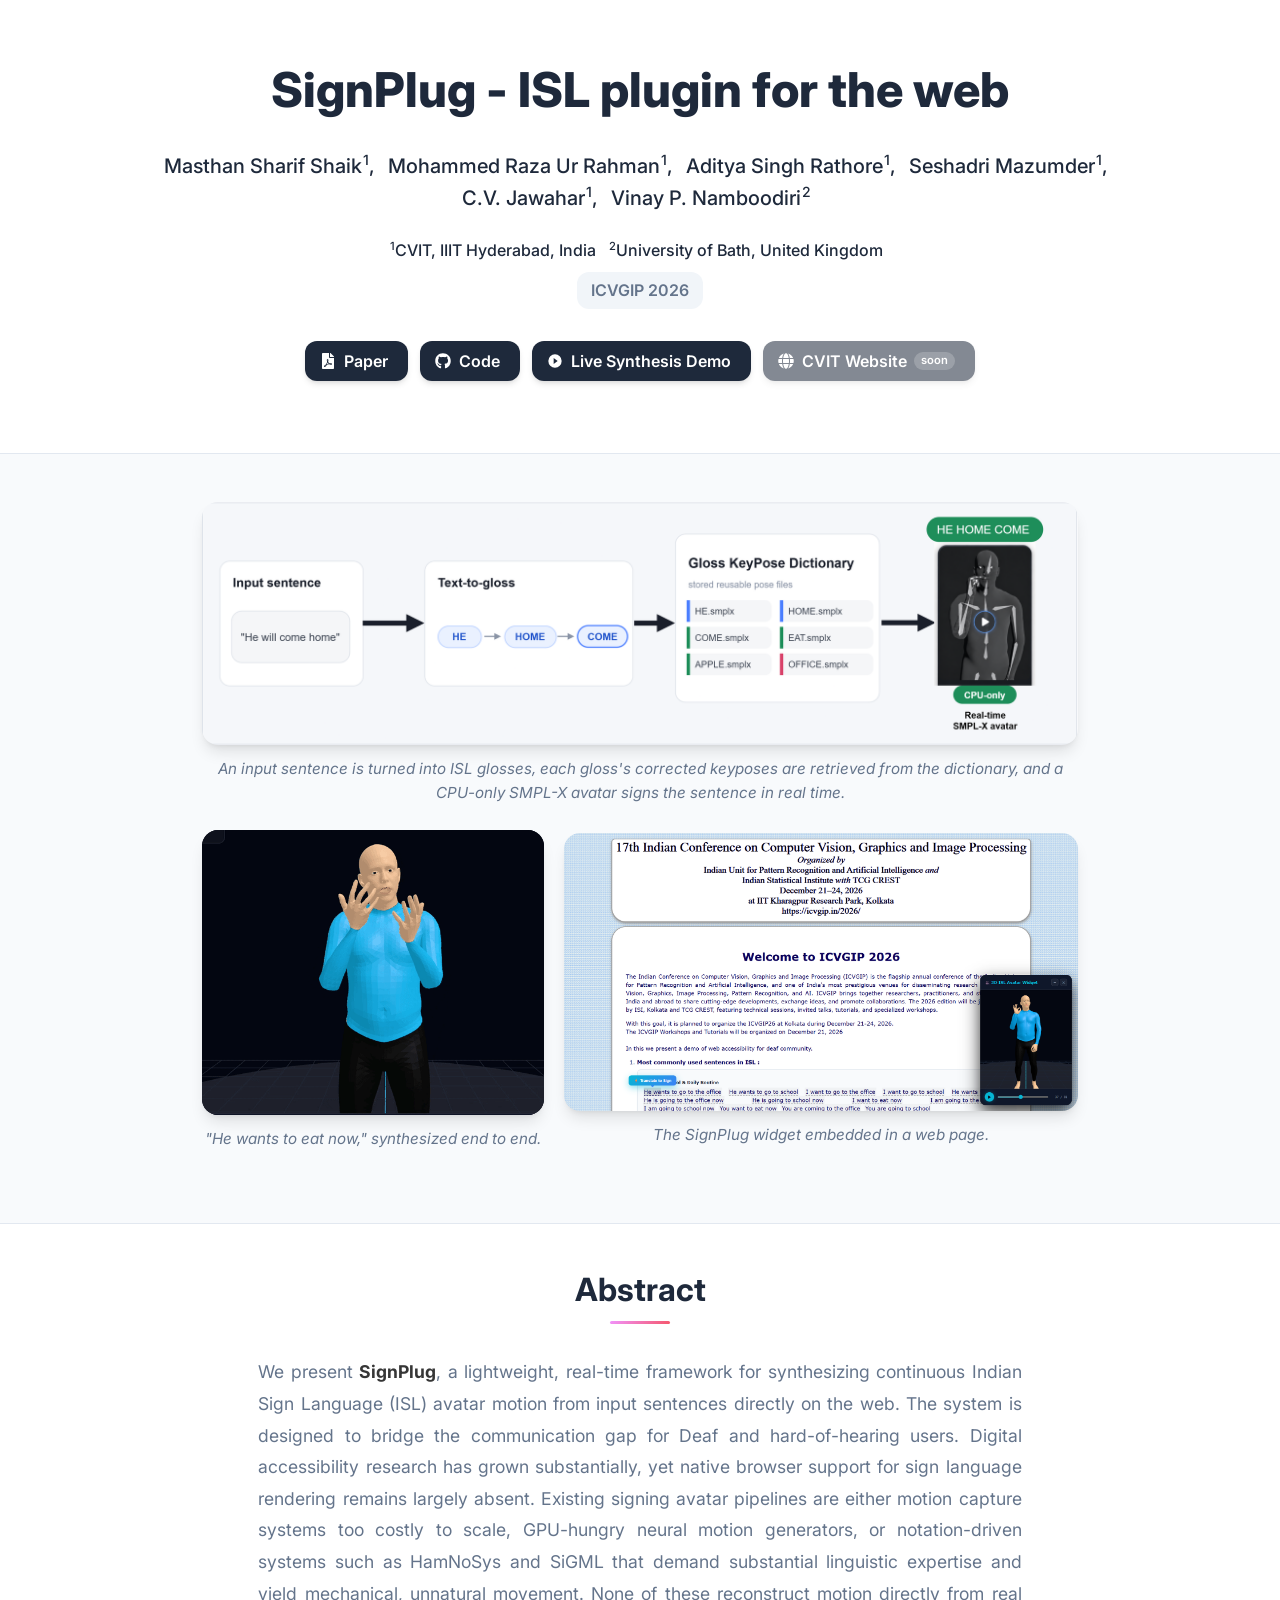
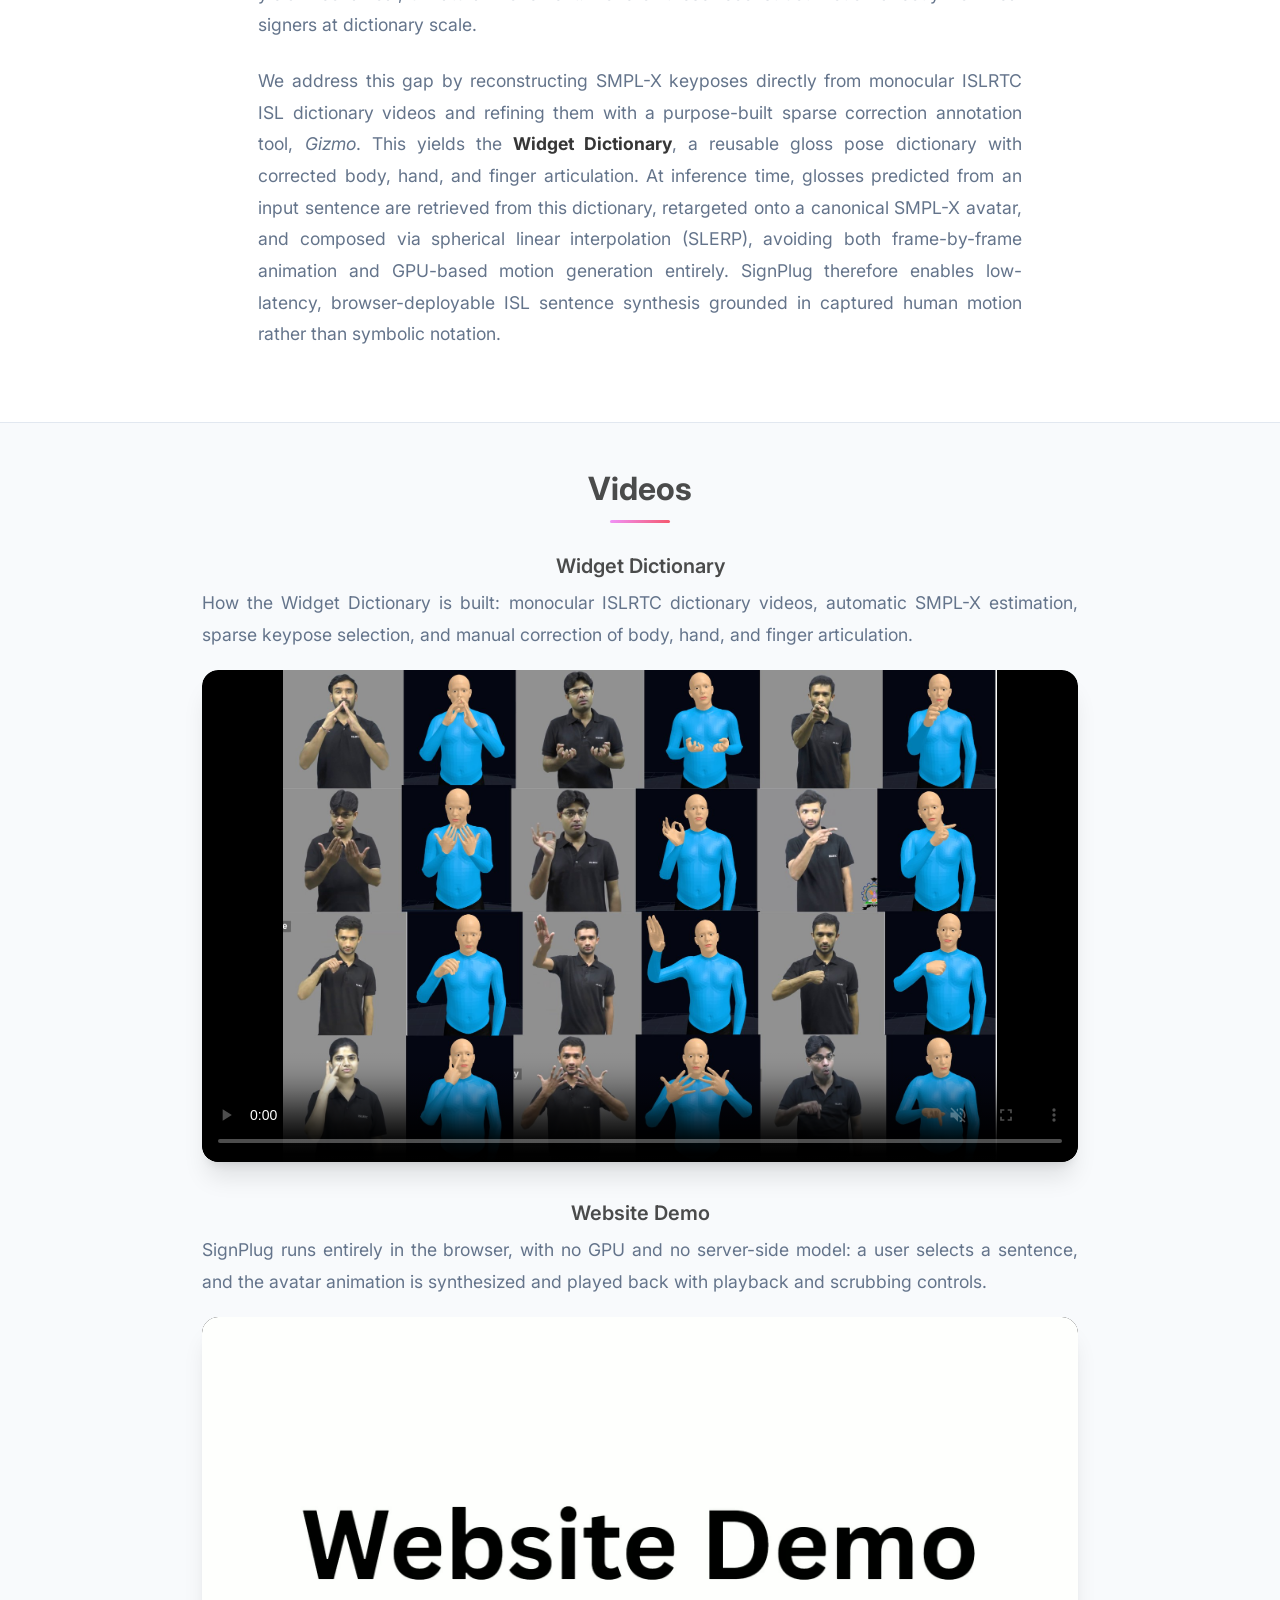
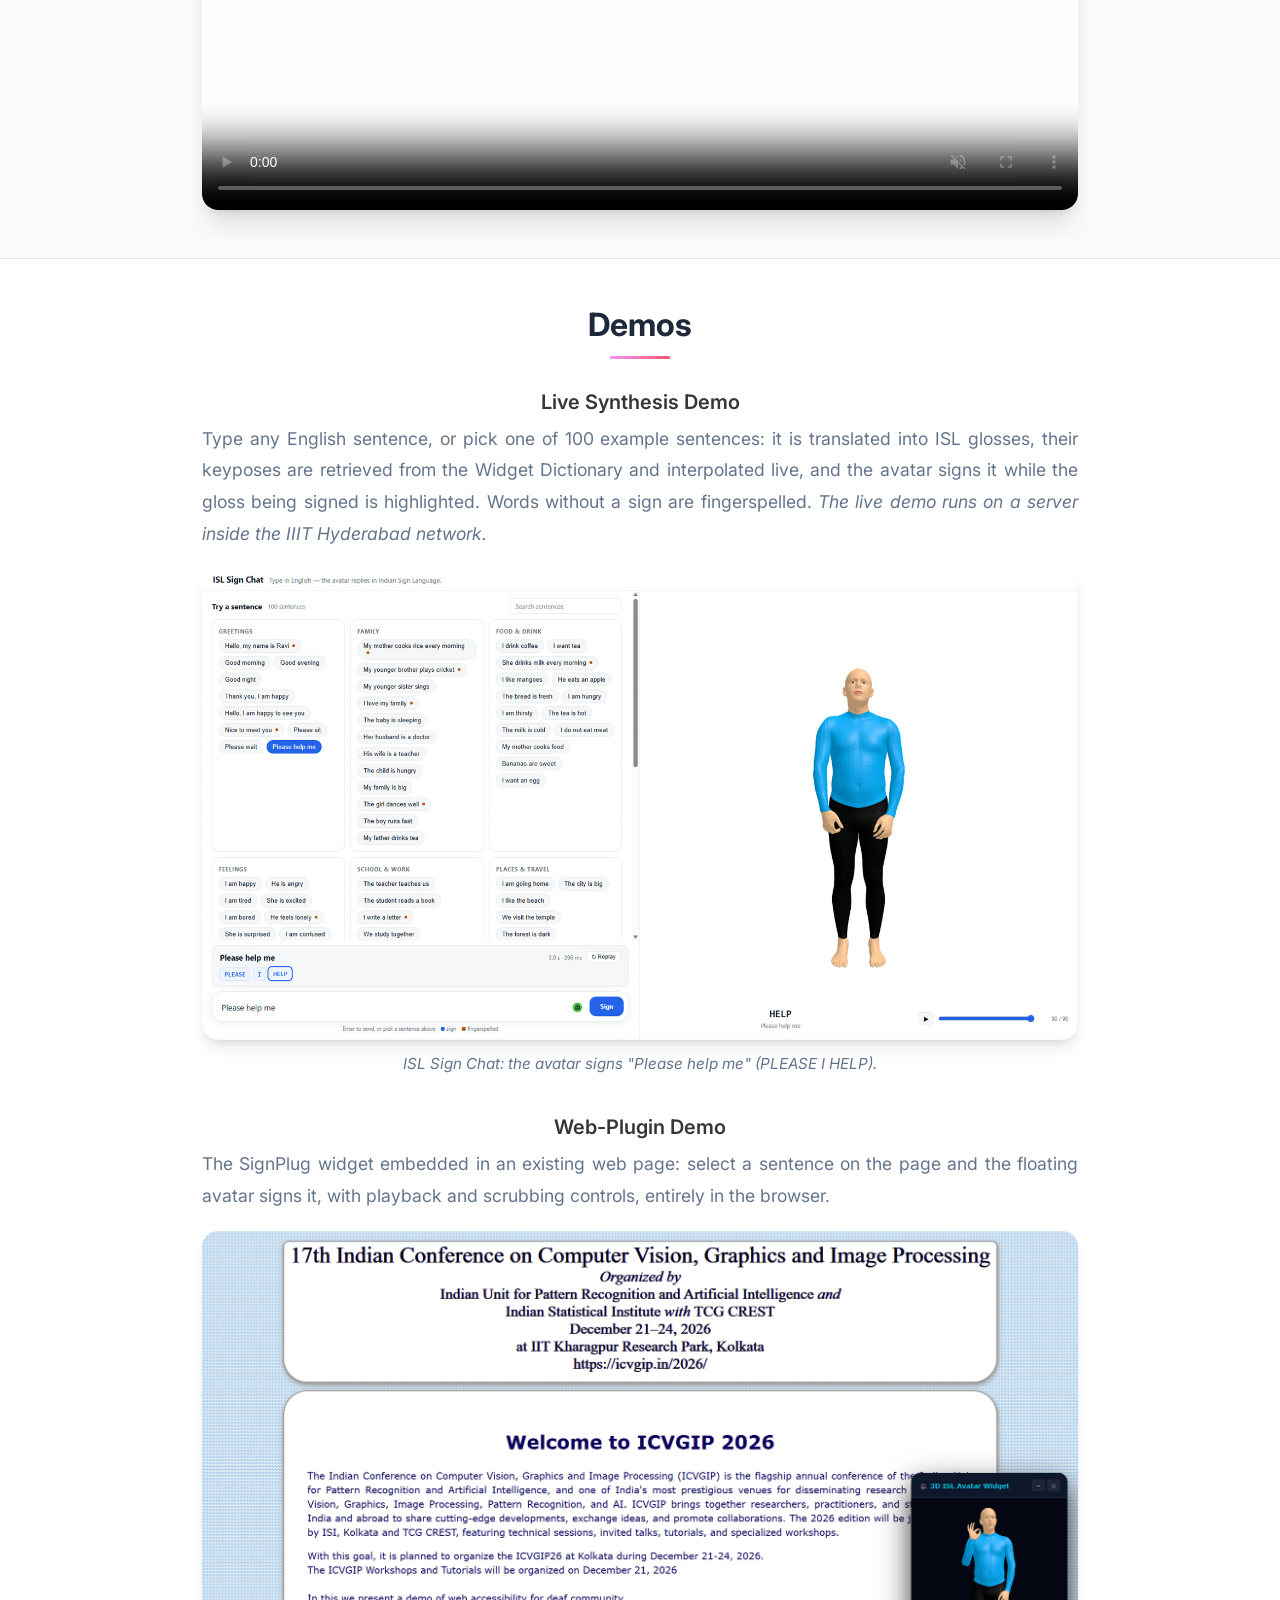
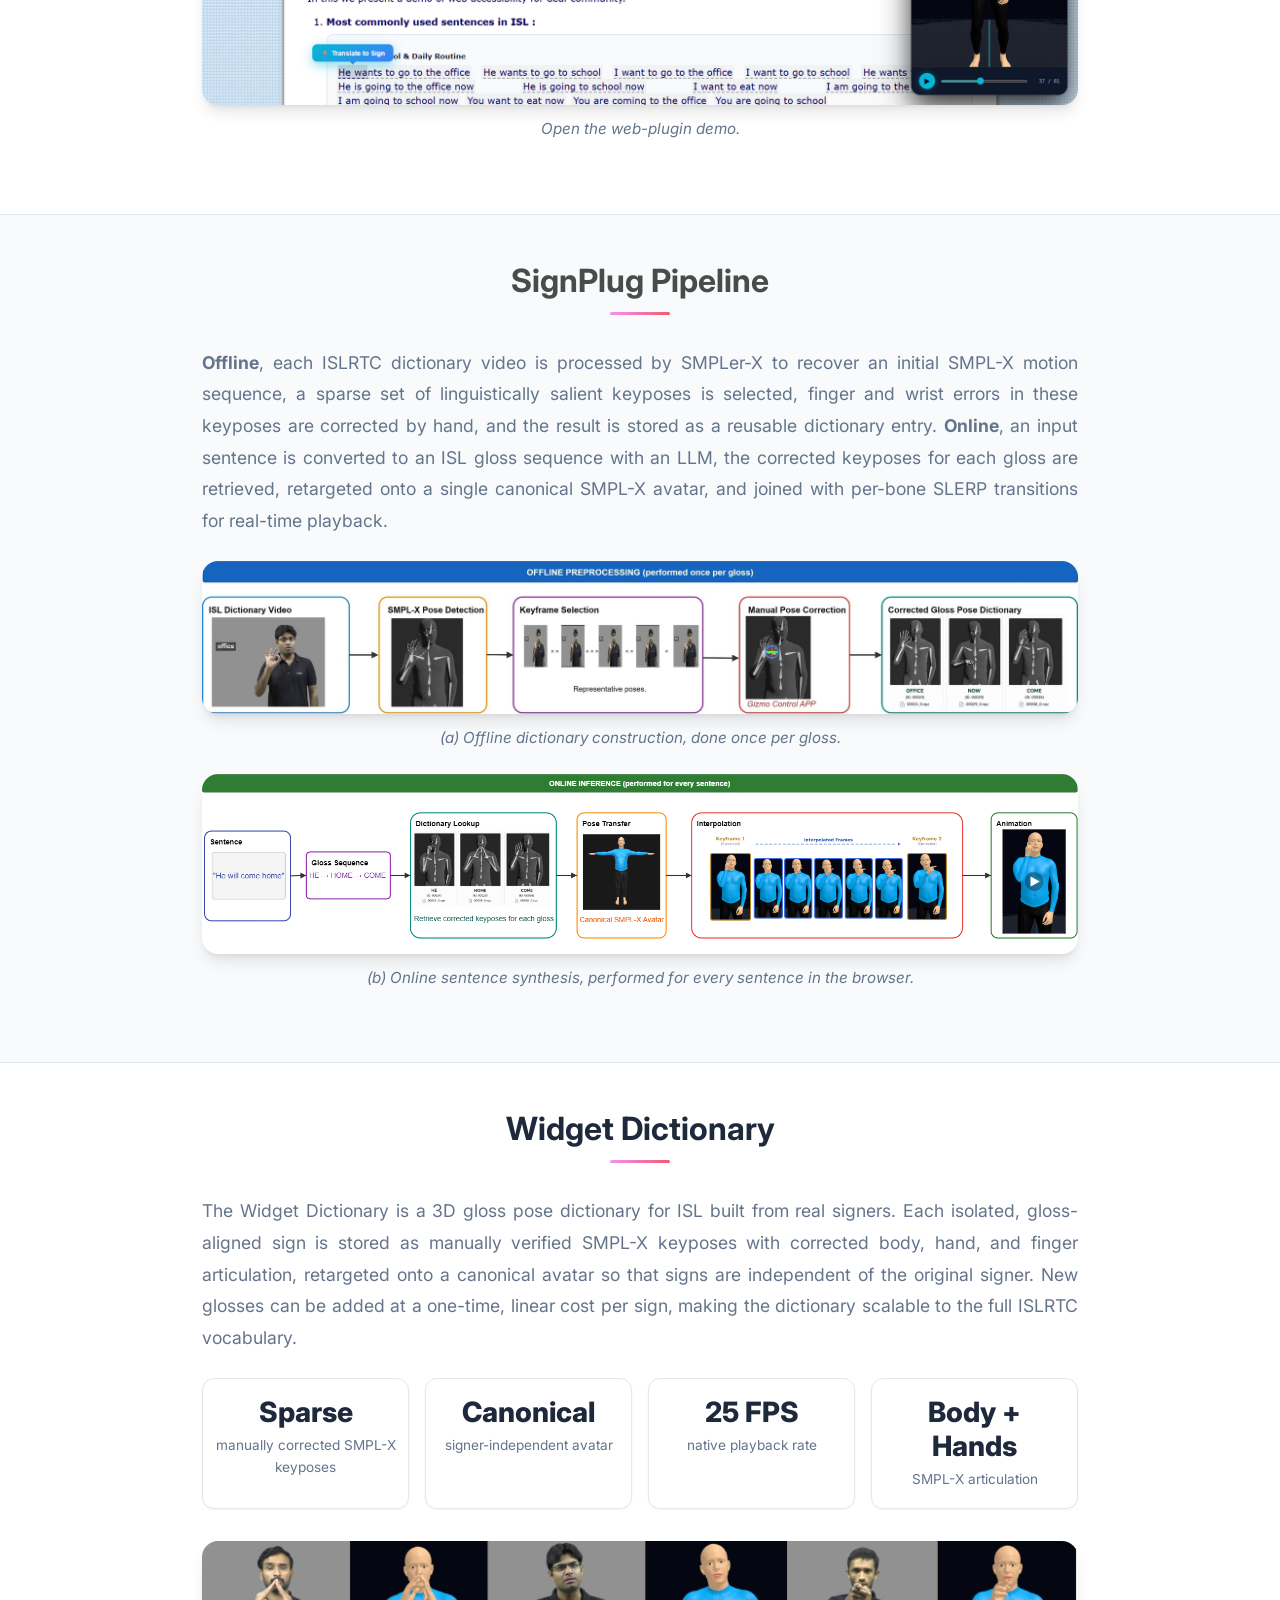
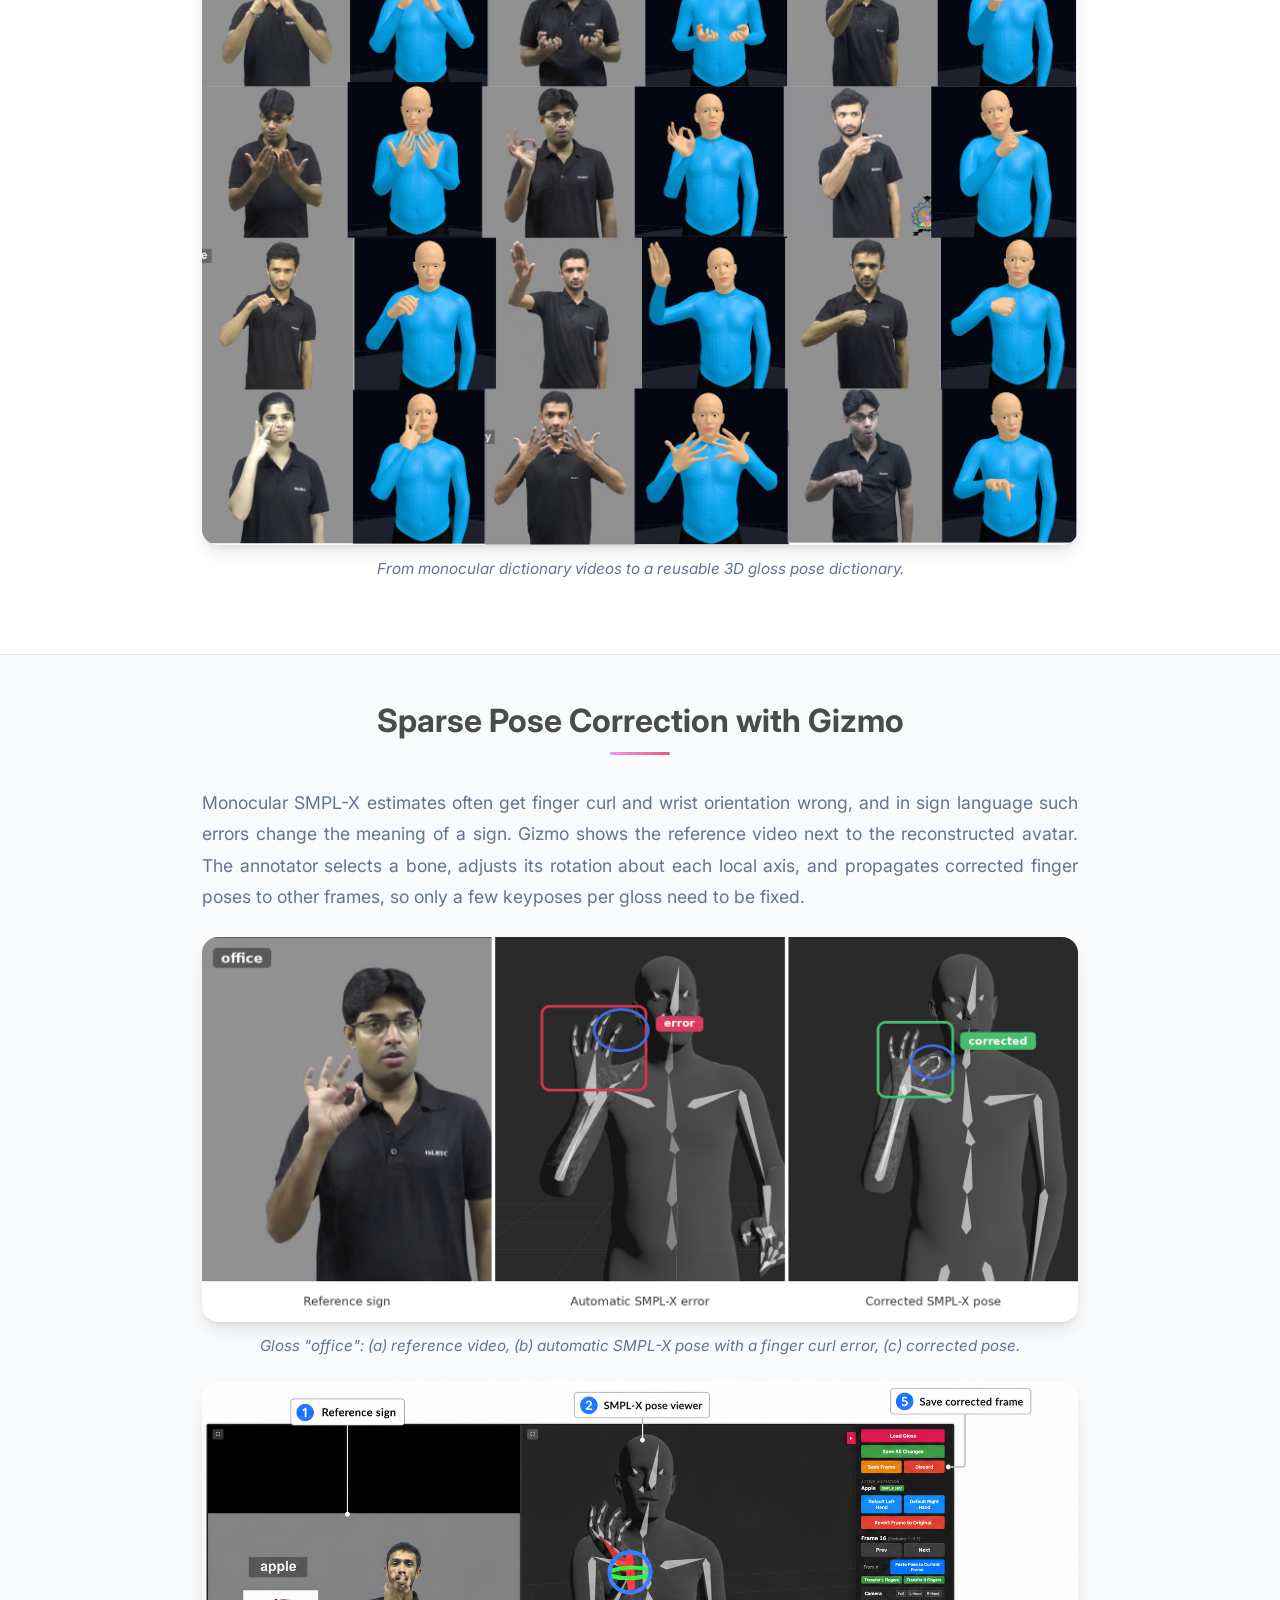
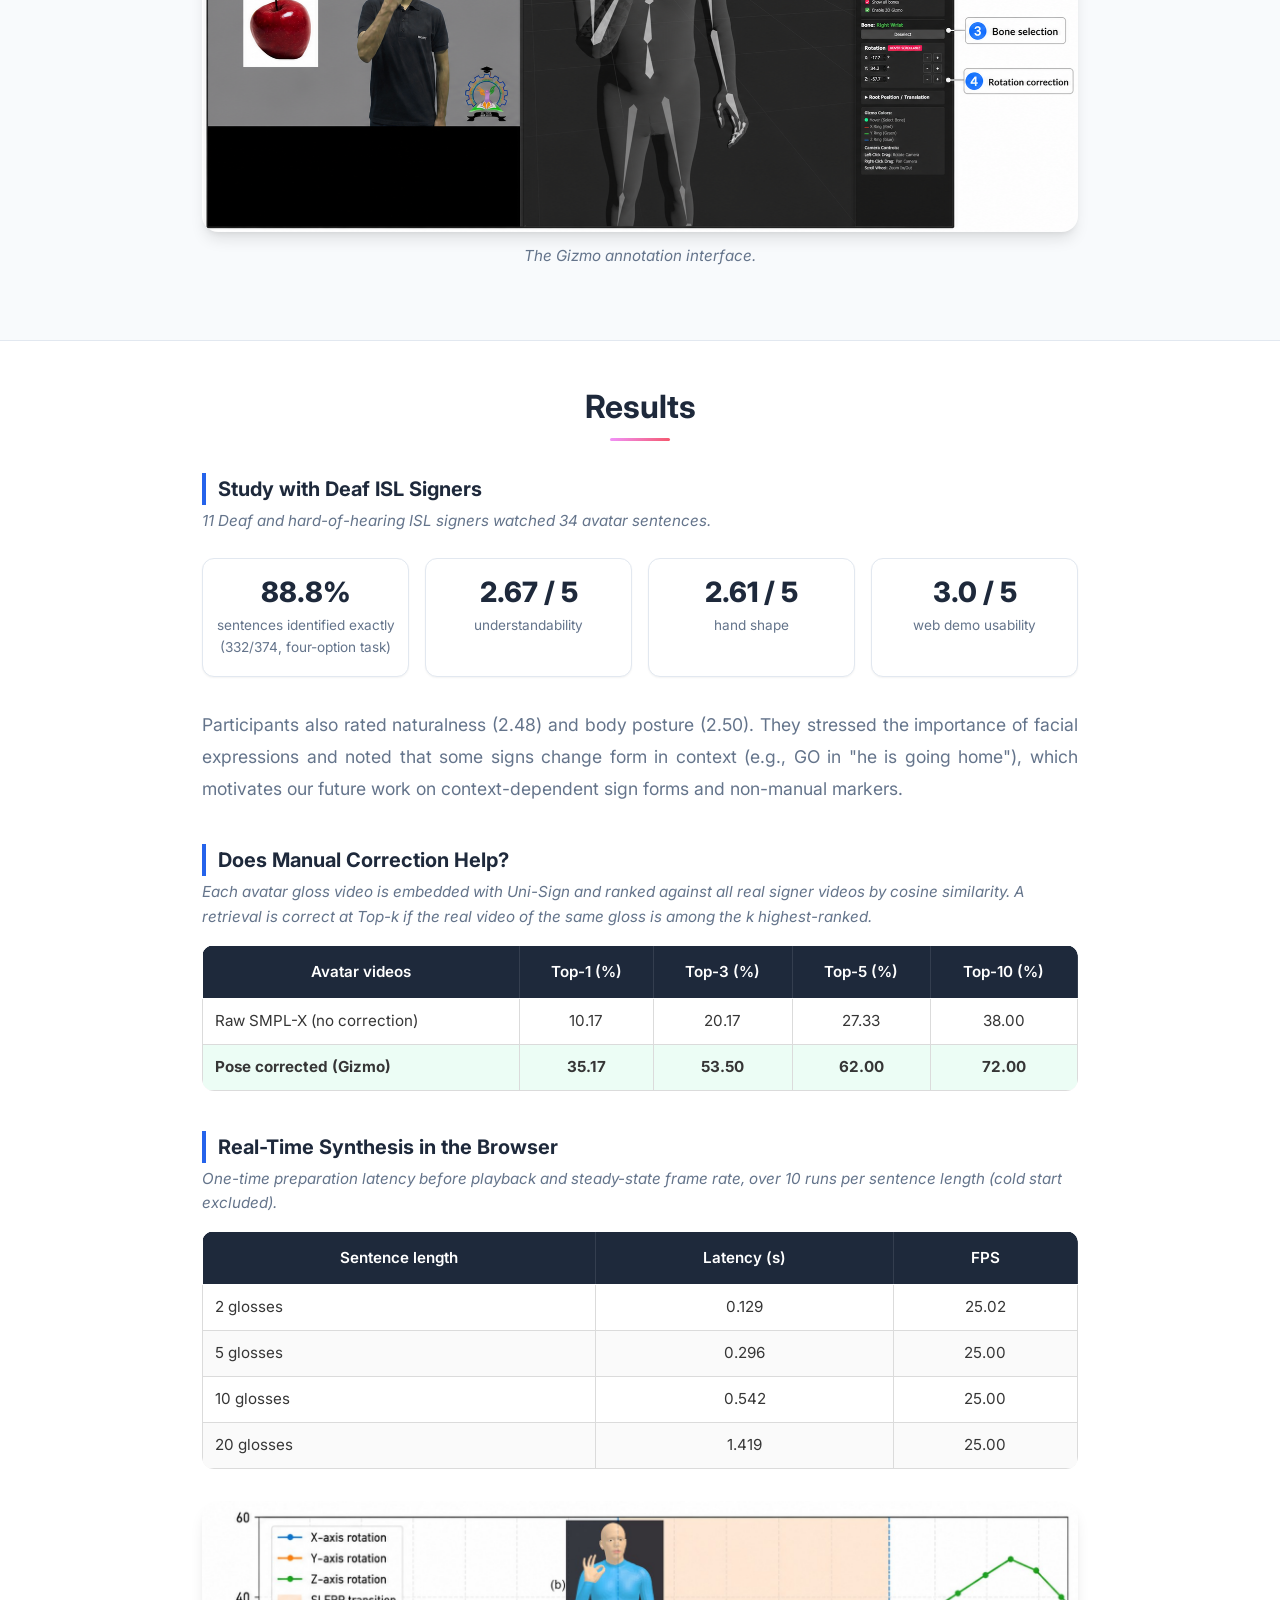
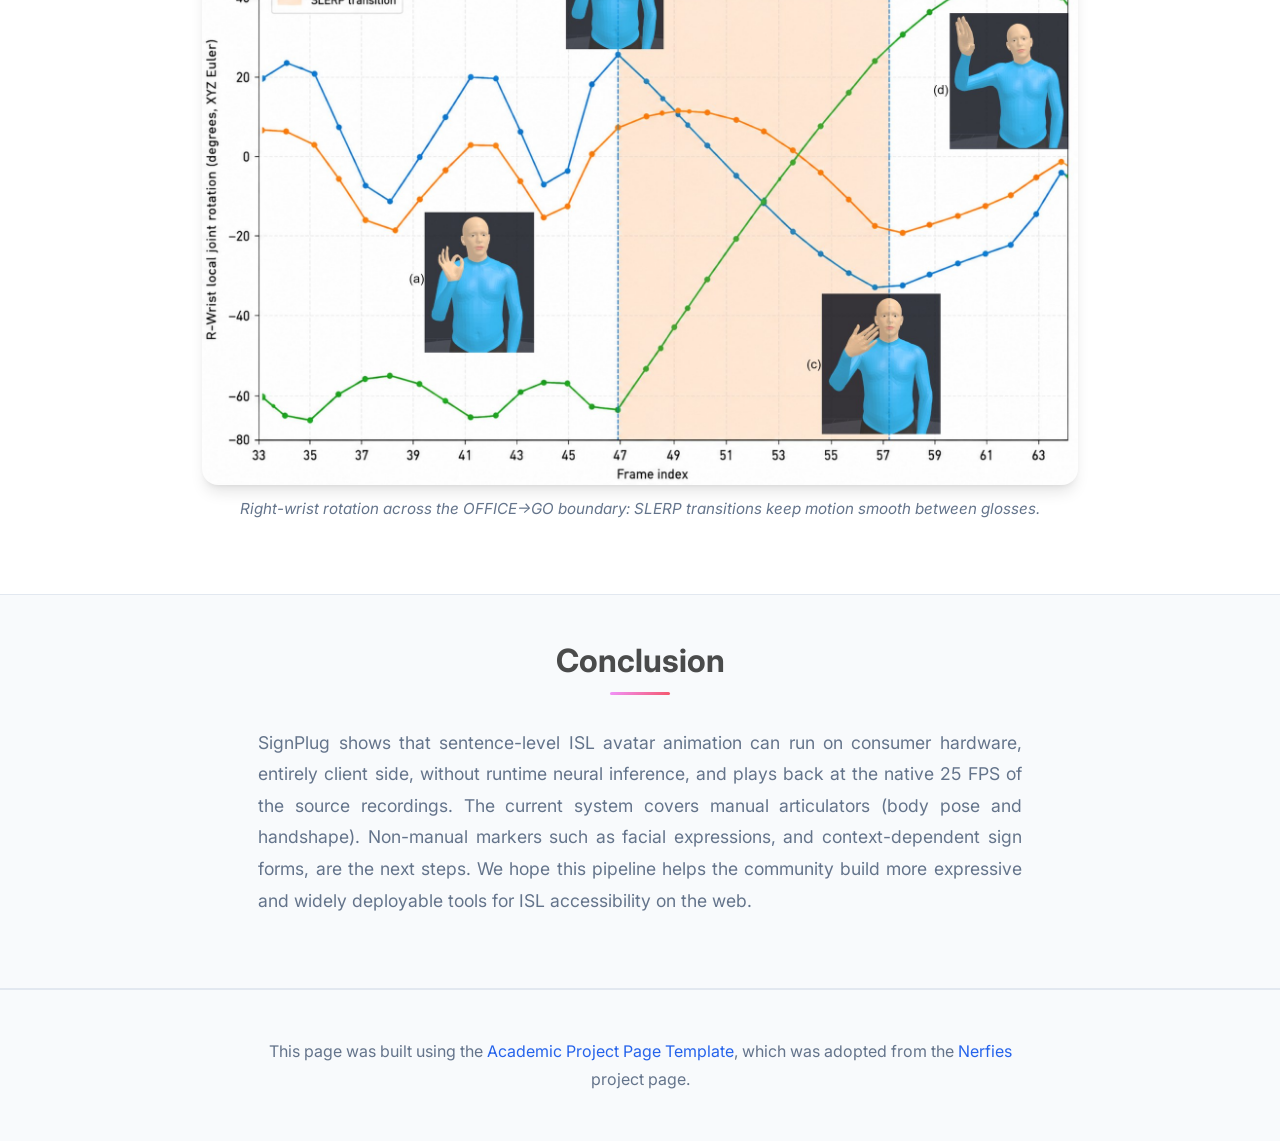
==== commit b46fc9ef: "Paper button opens the PDF; Live Synthesis Demo button leads to both demos" ====
--- a/index.html
+++ b/index.html
@@ -99,10 +99,10 @@
                 <span class="venue-tag">ICVGIP 2026</span>
               </div>
 
-              <!-- Paper: OpenReview until the ACM DOI is assigned. Other links stay inactive until released. -->
+              <!-- Paper: the camera-ready PDF hosted here (opens in the browser). -->
               <div class="publication-links">
                 <span class="link-block">
-                  <a class="button is-normal is-rounded is-dark" href="https://openreview.net/forum?id=nFcPxtNxsX" target="_blank" rel="noopener" title="Paper on OpenReview">
+                  <a class="button is-normal is-rounded is-dark" href="static/pdfs/SignPlug_ICVGIP2026.pdf" target="_blank" rel="noopener" title="Paper (PDF)">
                     <span class="icon"><svg width="14" height="16" viewBox="0 0 384 512" aria-hidden="true"><path fill="currentColor" d="M181.9 256.1c-5-16-4.9-46.9-2-46.9 8.4 0 7.6 36.9 2 46.9zm-1.7 47.2c-7.7 20.2-17.3 43.3-28.4 62.7 18.3-7 39-17.2 62.9-21.9-12.7-9.6-24.9-23.4-34.5-40.8zM86.1 428.1c0 .8 13.2-5.4 34.9-40.2-6.7 6.3-29.1 24.5-34.9 40.2zM248 160h136v328c0 13.3-10.7 24-24 24H24c-13.3 0-24-10.7-24-24V24C0 10.7 10.7 0 24 0h200v136c0 13.2 10.8 24 24 24zm-8 171.8c-20-12.2-33.3-29-42.7-53.8 4.5-18.5 11.6-46.6 6.2-64.2-4.7-29.4-42.4-26.5-47.8-6.8-5 18.3-.4 44.1 8.1 77-11.6 27.6-28.7 64.6-40.8 85.8-.1 0-.1.1-.2.1-27.1 13.9-73.6 44.5-54.5 68 5.6 6.9 16 10 21.5 10 17.9 0 35.7-18 61.1-61.8 25.8-8.5 54.1-19.1 79-23.2 21.7 11.8 47.1 19.5 64 19.5 29.2 0 31.2-32 19.7-43.4-13.9-13.6-54.3-9.7-73.6-7.2zM377 105L279 7c-4.5-4.5-10.6-7-17-7h-6v128h128v-6.1c0-6.3-2.5-12.4-7-16.9zm-74.1 255.3c4.1-2.7-2.5-11.9-42.8-9 37.1 15.8 42.8 9 42.8 9z"/></svg></span>
                     <span>Paper</span>
                   </a>
@@ -114,15 +114,9 @@
                   </a>
                 </span>
                 <span class="link-block">
-                  <a class="button is-normal is-rounded is-dark" href="http://10.1.72.56:8080/" target="_blank" rel="noopener" title="Live synthesis demo (reachable on the IIIT Hyderabad network)">
+                  <a class="button is-normal is-rounded is-dark" href="#demos" title="Live Synthesis and Web-Plugin demos">
                     <span class="icon"><svg width="16" height="16" viewBox="0 0 24 24" aria-hidden="true"><path fill="currentColor" d="M12 2a10 10 0 1 0 0 20 10 10 0 0 0 0-20zm-2 14.5v-9l6 4.5-6 4.5z"/></svg></span>
-                    <span>Live Synthesis Demo</span><span class="soon-tag">IIIT network</span>
-                  </a>
-                </span>
-                <span class="link-block">
-                  <a class="button is-normal is-rounded is-dark" href="https://sharif-commits.github.io/SignPlug-code/" target="_blank" rel="noopener" title="SignPlug widget embedded in a web page">
-                    <span class="icon"><svg width="16" height="16" viewBox="0 0 24 24" aria-hidden="true"><path fill="currentColor" d="M3 4h18a1 1 0 0 1 1 1v14a1 1 0 0 1-1 1H3a1 1 0 0 1-1-1V5a1 1 0 0 1 1-1zm1 5v9h16V9H4zm1-3.5a1 1 0 1 0 0 2 1 1 0 0 0 0-2zm3 0a1 1 0 1 0 0 2 1 1 0 0 0 0-2z"/></svg></span>
-                    <span>Web-Plugin Demo</span>
+                    <span>Live Synthesis Demo</span>
                   </a>
                 </span>
                 <span class="link-block">
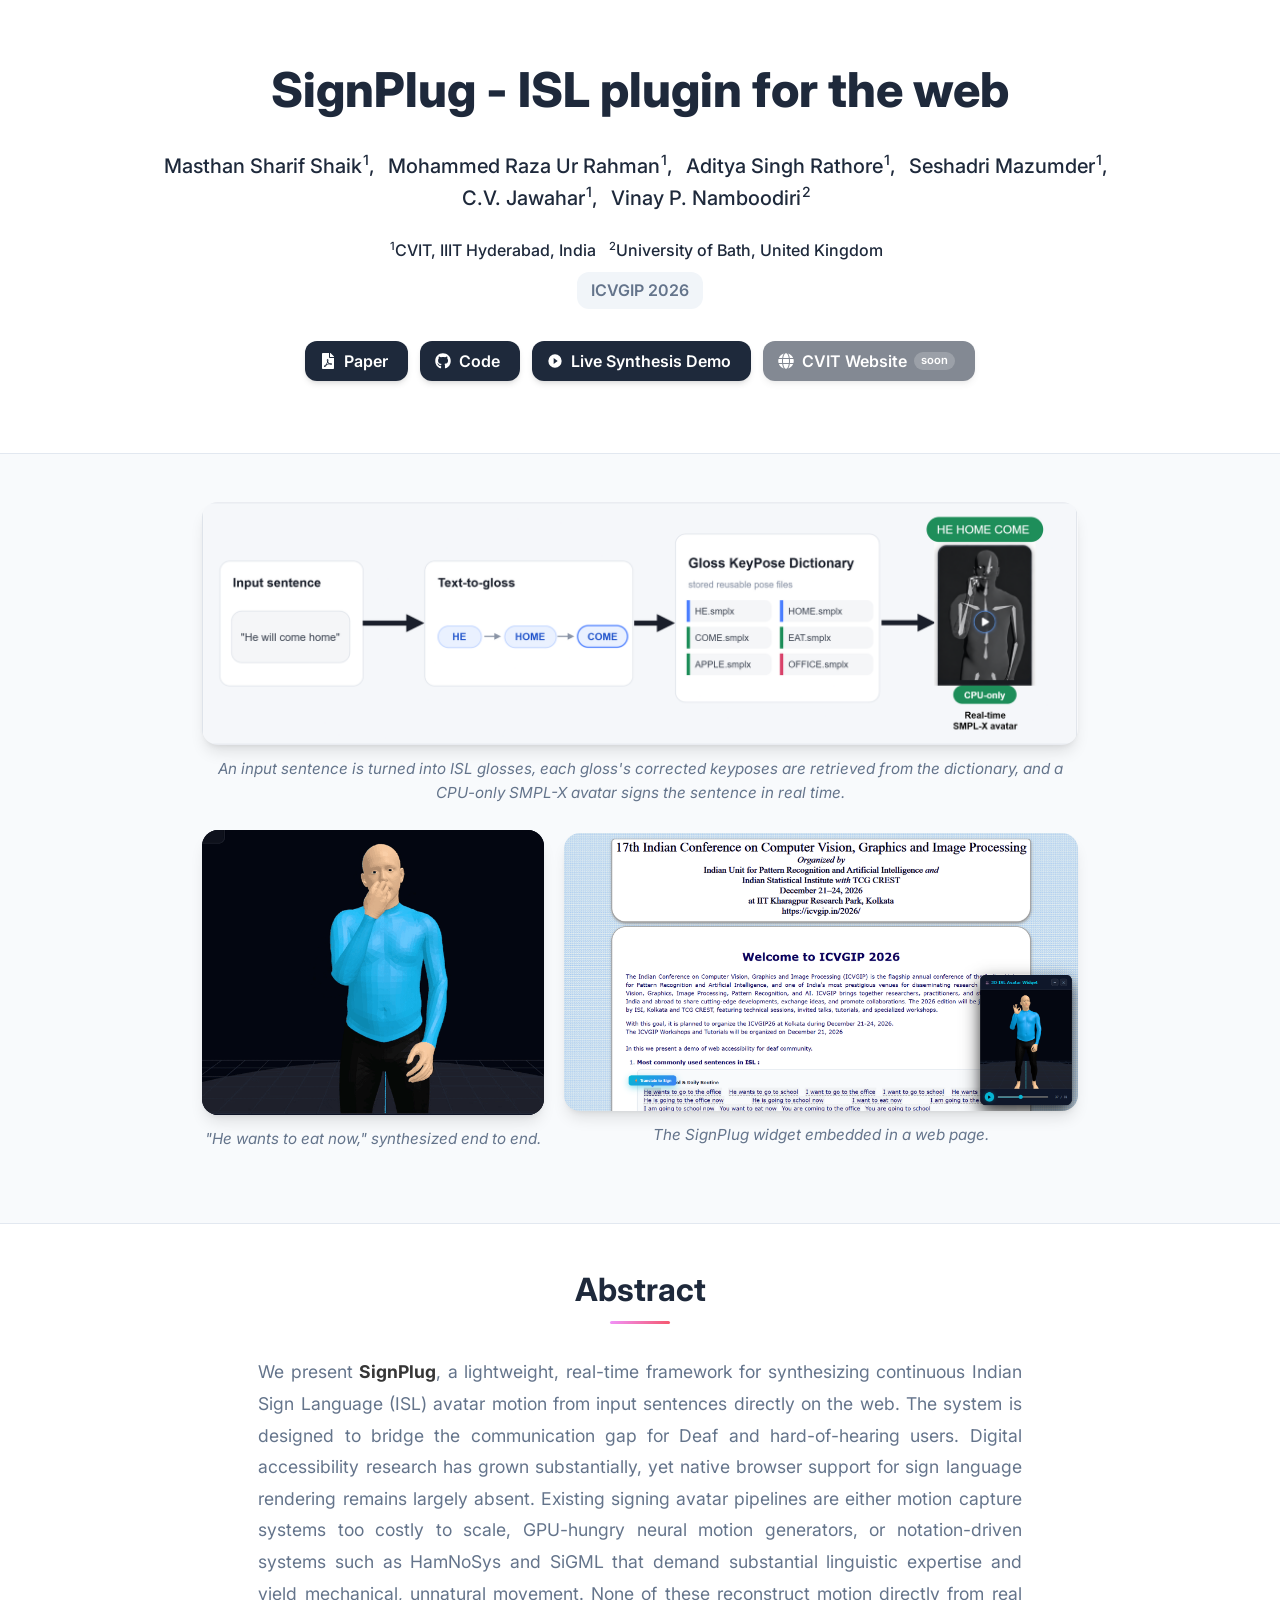
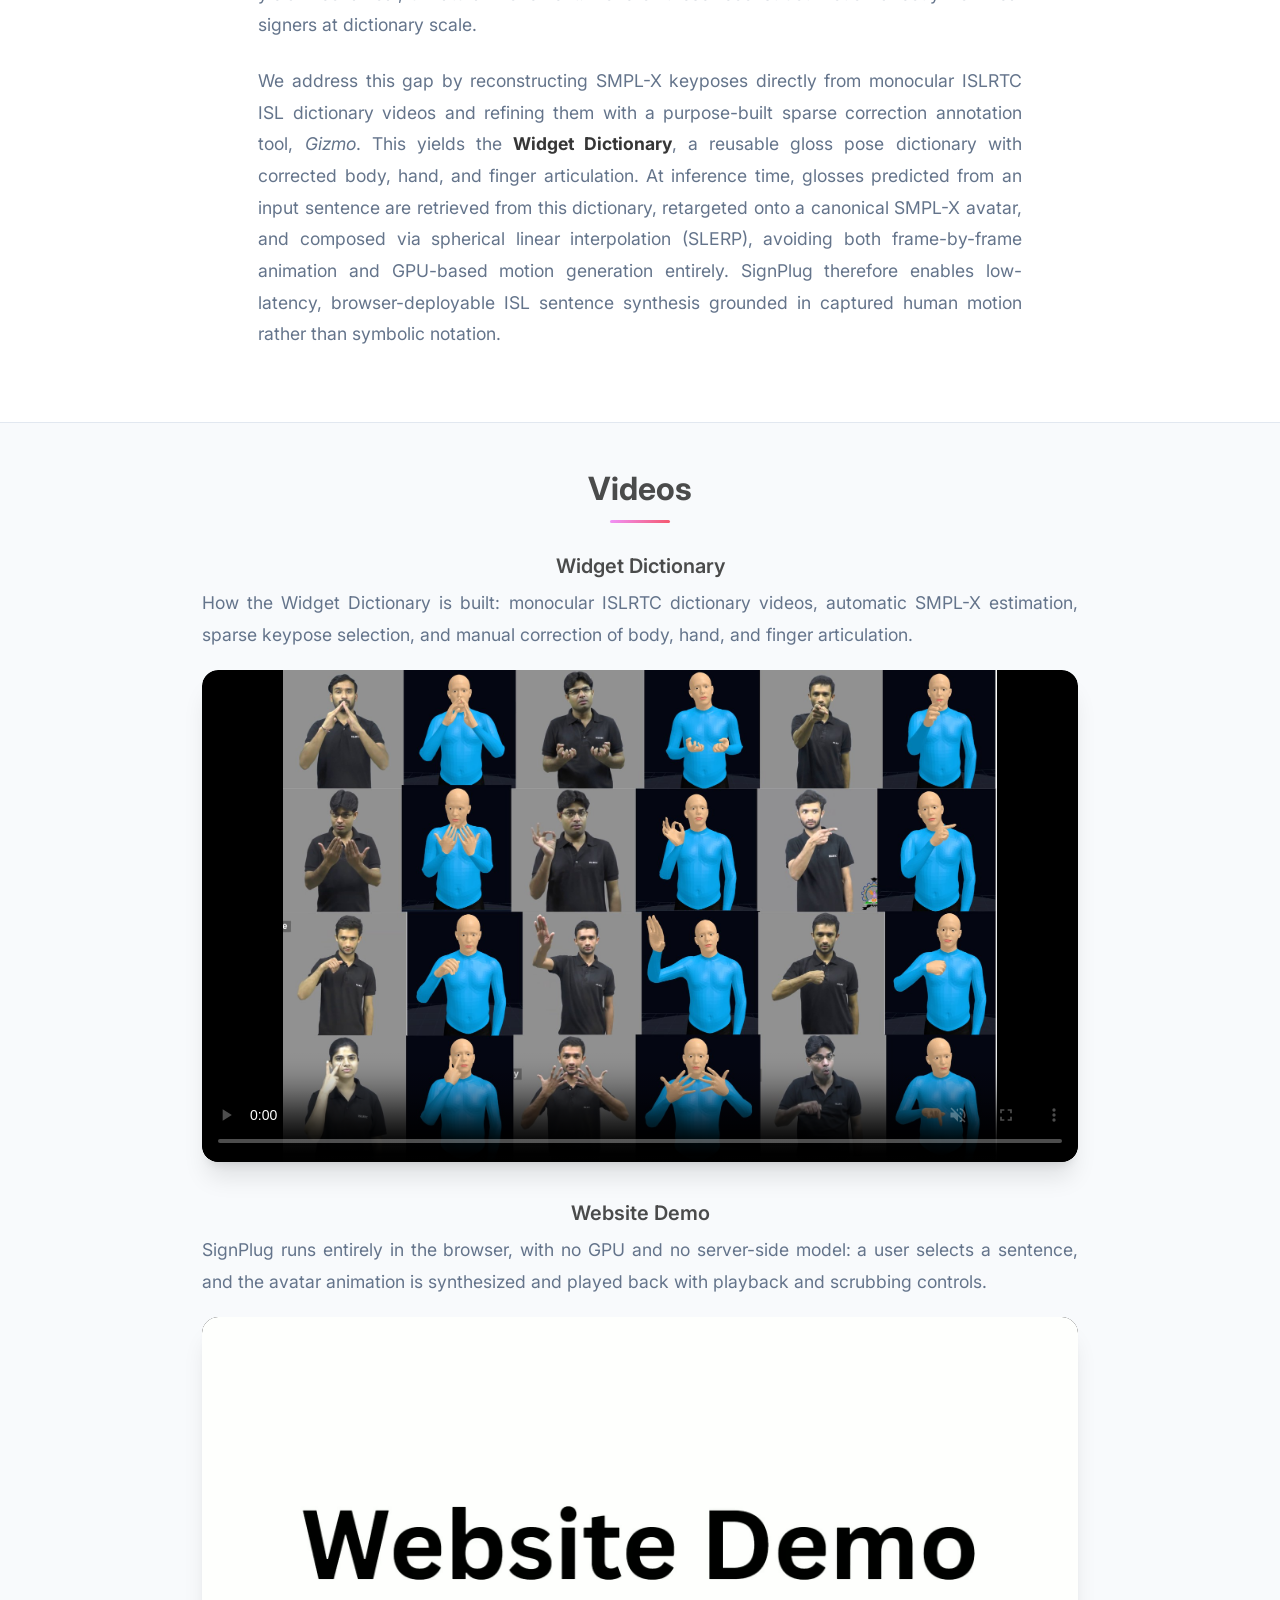
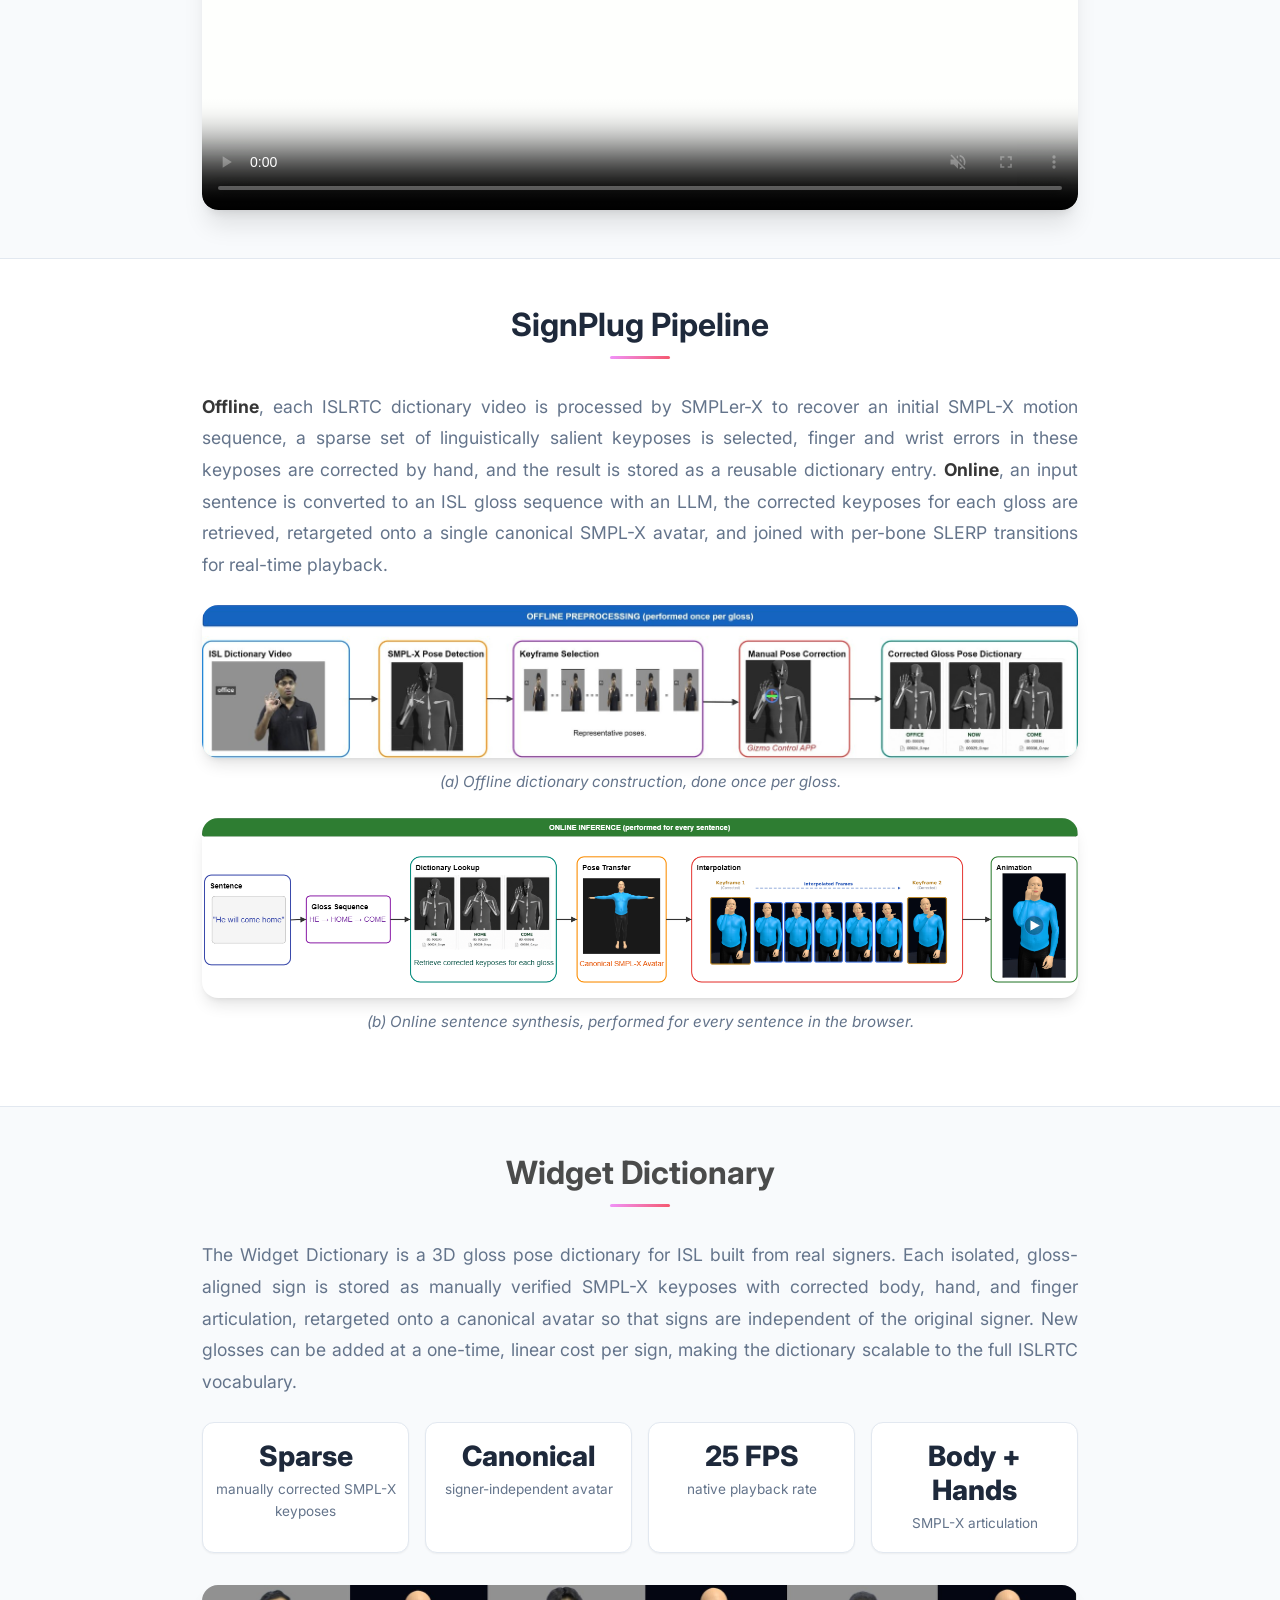
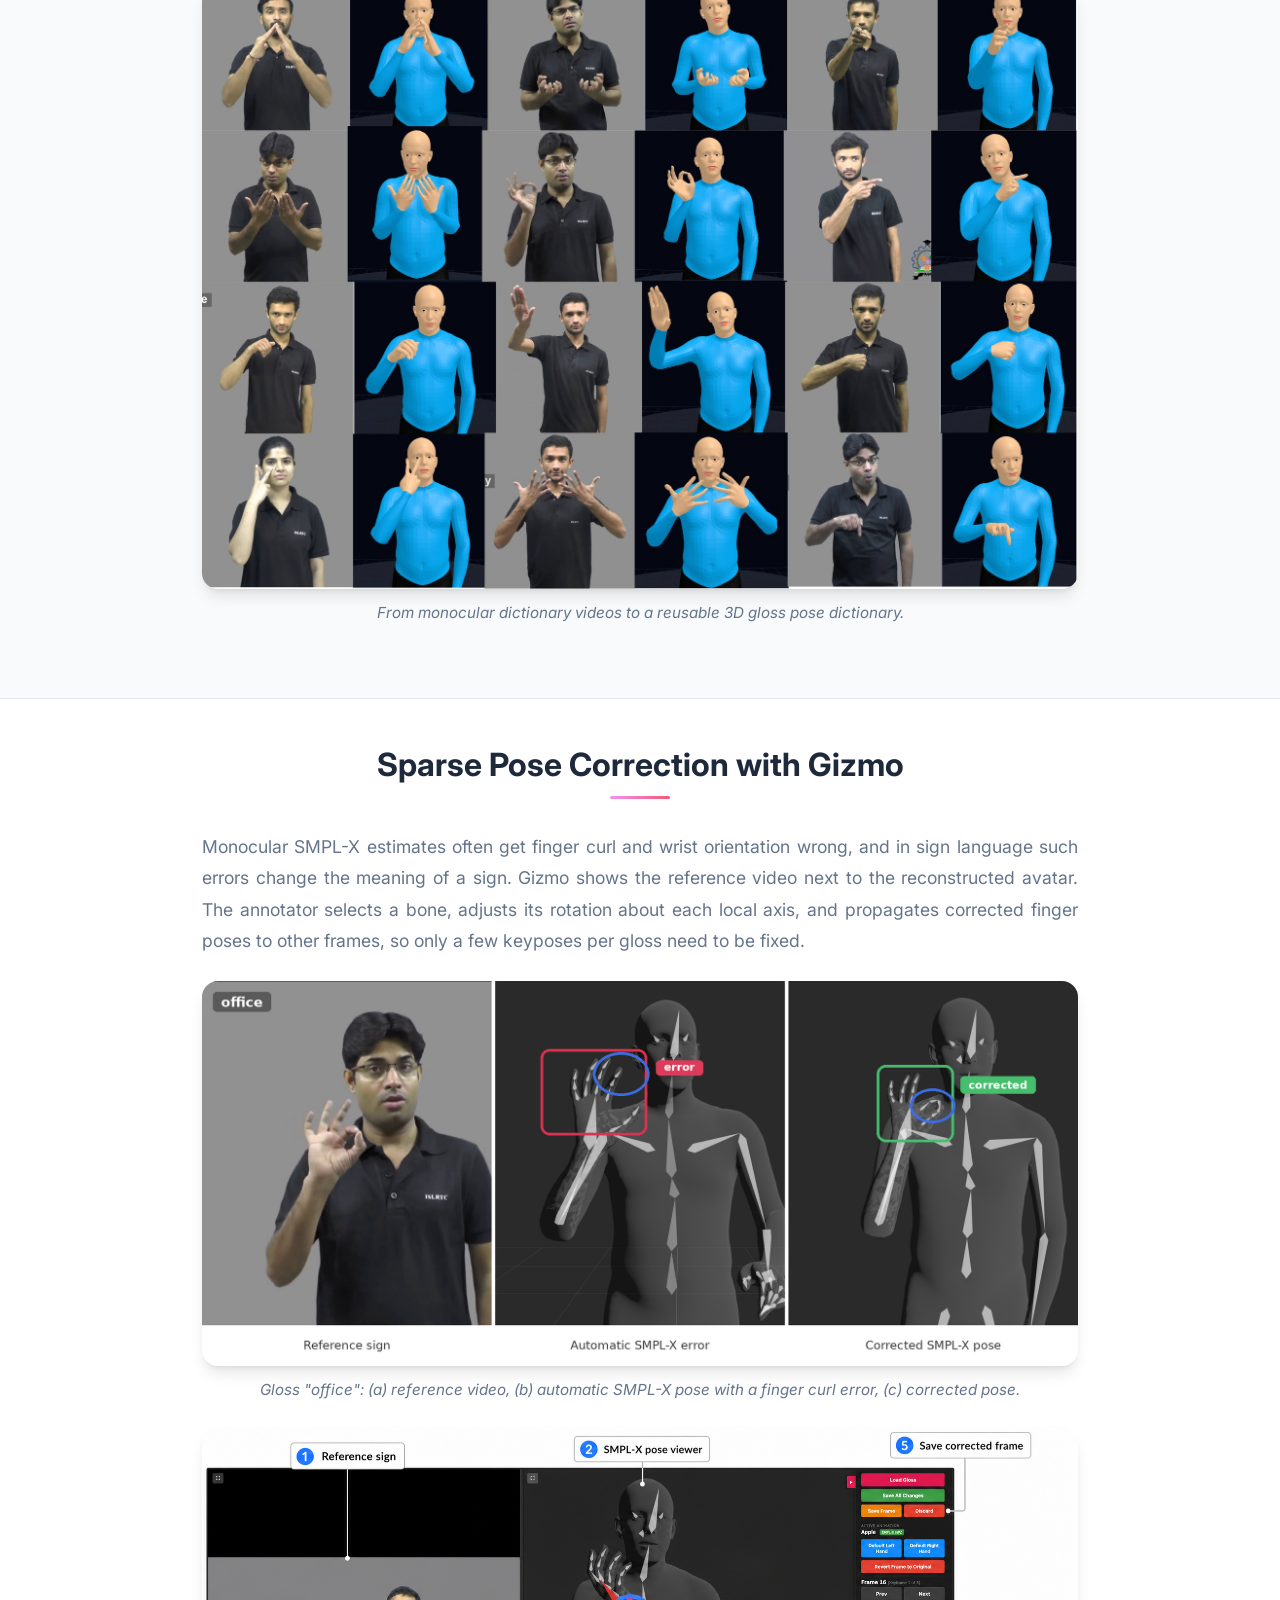
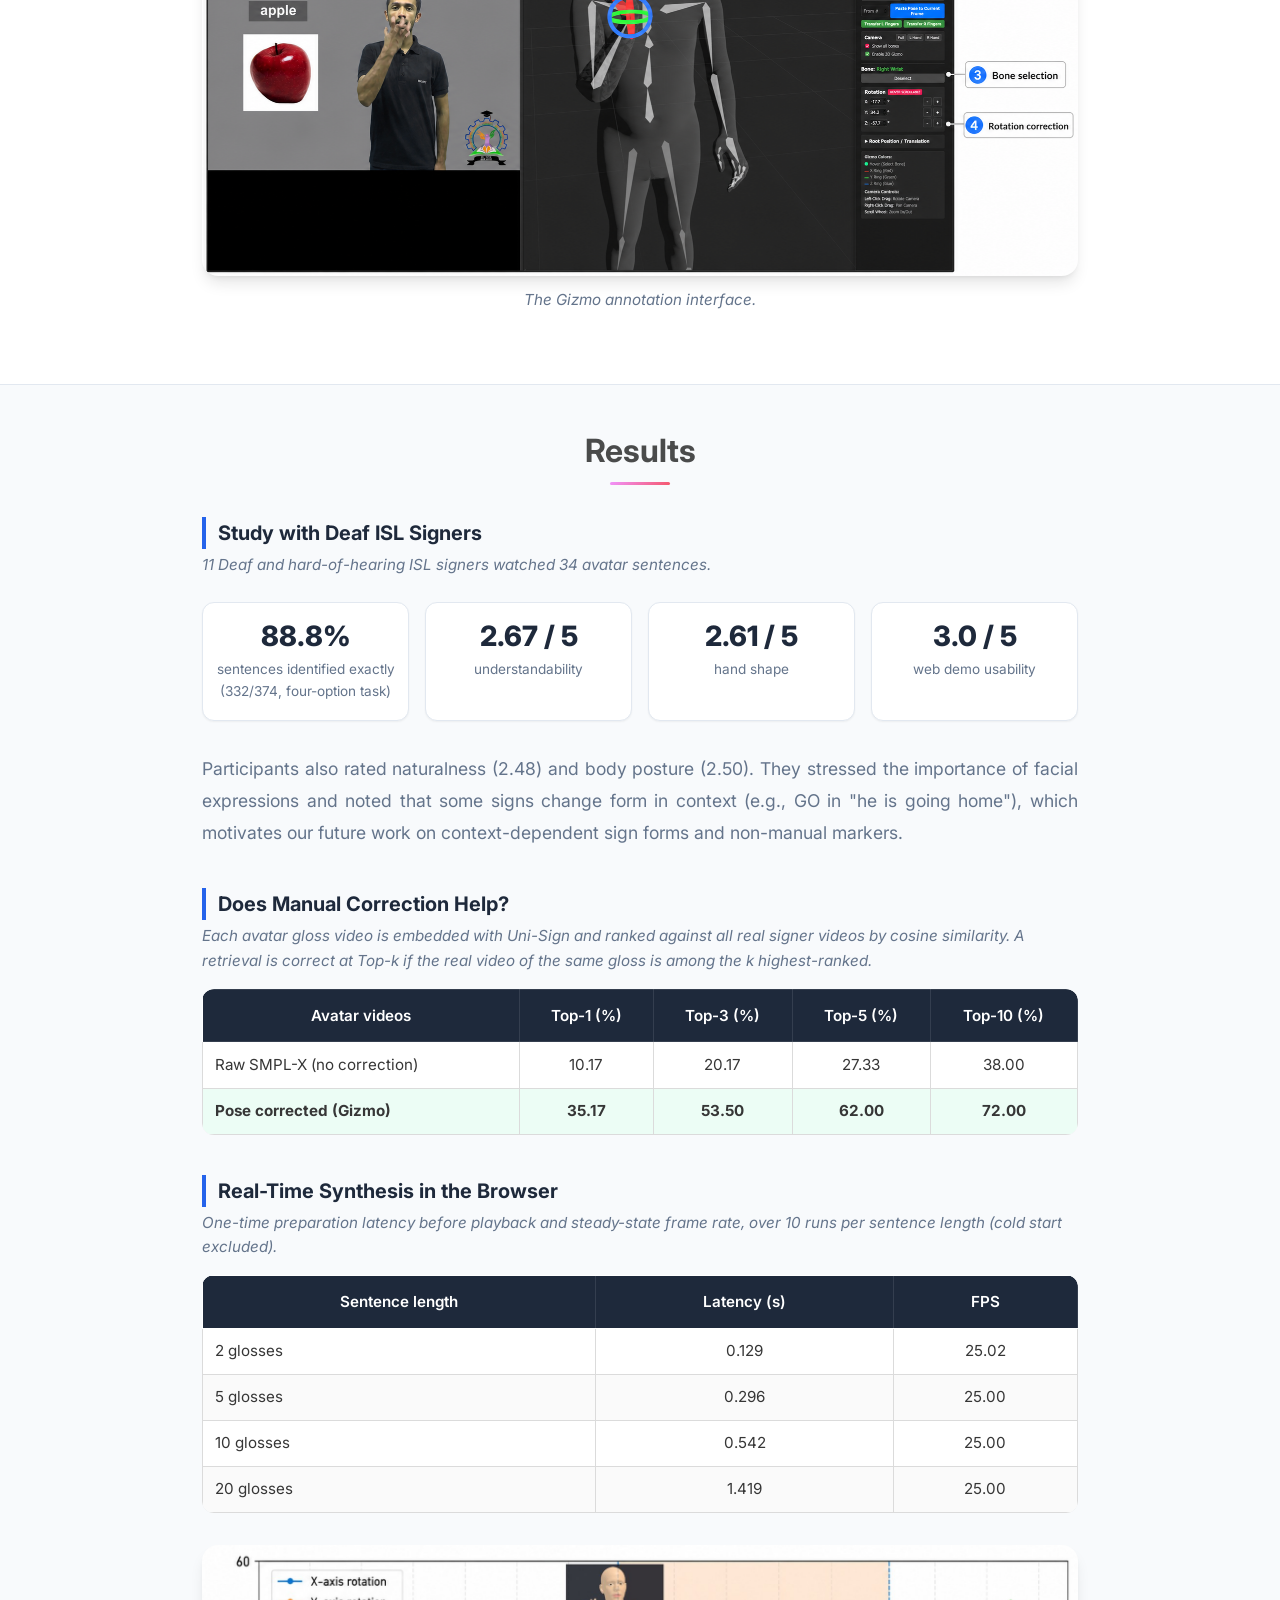
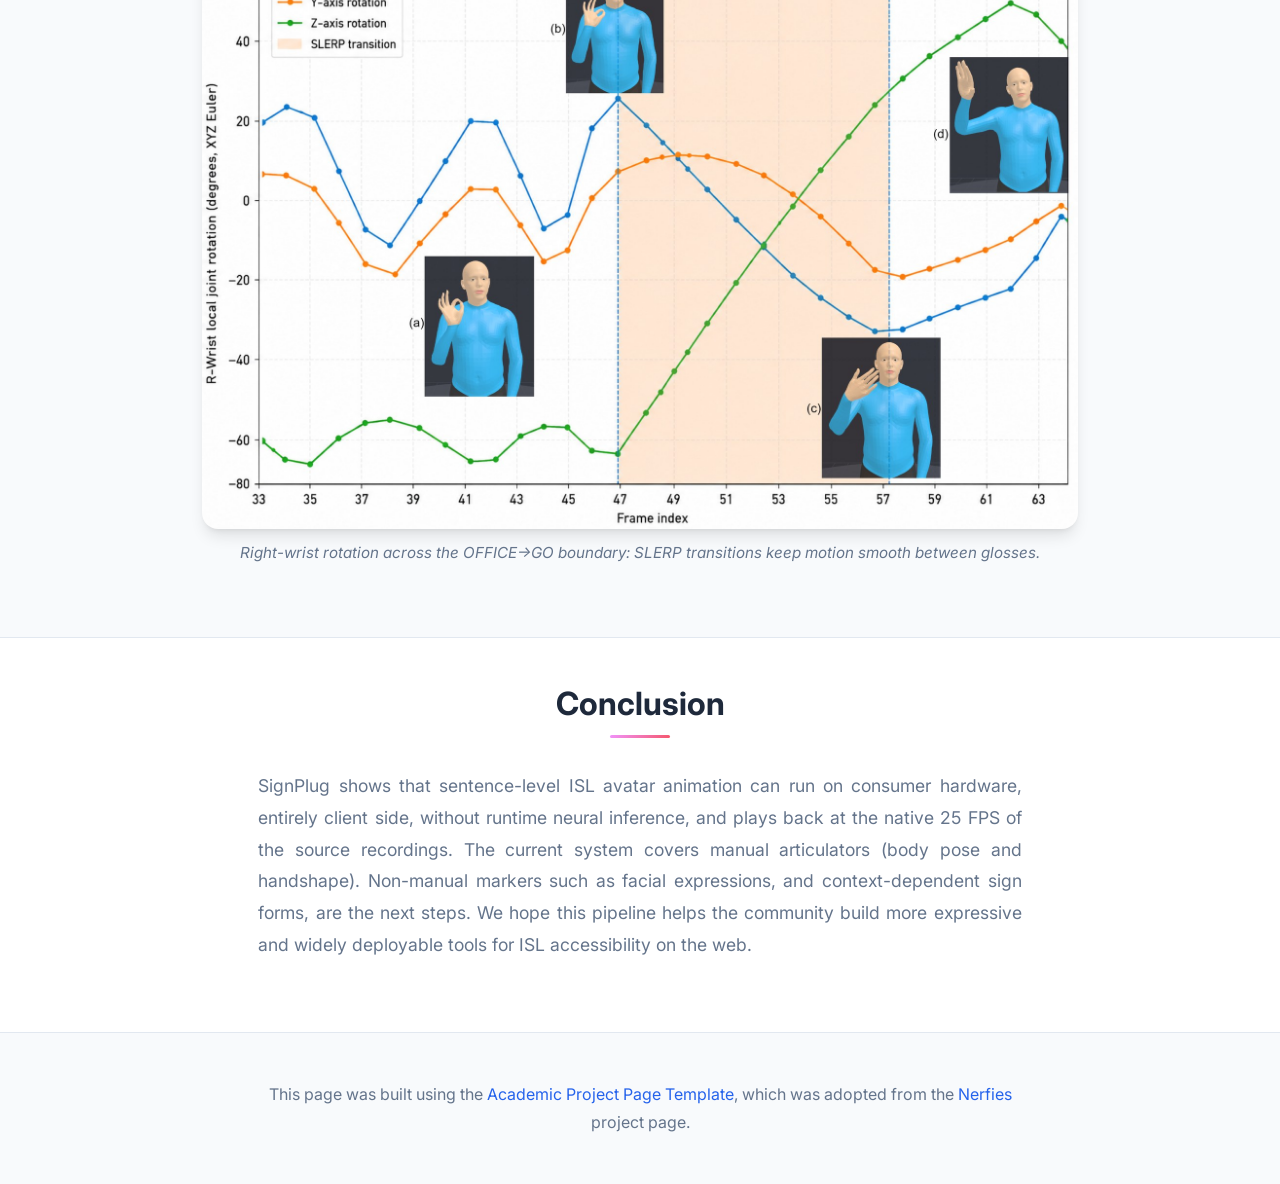
==== commit 5b431572: "Remove Demos section from the project page (demos live on demo.html)" ====
--- a/index.html
+++ b/index.html
@@ -114,7 +114,7 @@
                   </a>
                 </span>
                 <span class="link-block">
-                  <a class="button is-normal is-rounded is-dark" href="#demos" title="Live Synthesis and Web-Plugin demos">
+                  <a class="button is-normal is-rounded is-dark" href="demo.html" title="Web-Plugin and ISL Sign Chat demos">
                     <span class="icon"><svg width="16" height="16" viewBox="0 0 24 24" aria-hidden="true"><path fill="currentColor" d="M12 2a10 10 0 1 0 0 20 10 10 0 0 0 0-20zm-2 14.5v-9l6 4.5-6 4.5z"/></svg></span>
                     <span>Live Synthesis Demo</span>
                   </a>
@@ -230,50 +230,8 @@
     </section>
 
 
-    <!-- ===== DEMOS ===== -->
-    <section class="section hero" id="demos">
-      <div class="container is-max-desktop">
-        <div class="columns is-centered has-text-centered">
-          <div class="column uniform-content-width">
-            <h2 class="title is-3">Demos</h2>
-
-            <div class="video-block">
-              <h3 class="title is-5">Live Synthesis Demo</h3>
-              <p class="content has-text-justified">
-                Type any English sentence, or pick one of 100 example sentences: it is translated into ISL glosses,
-                their keyposes are retrieved from the Widget Dictionary and interpolated live, and the avatar signs it
-                while the gloss being signed is highlighted. Words without a sign are fingerspelled.
-                <em>The live demo runs on a server inside the IIIT Hyderabad network.</em>
-              </p>
-              <a href="http://10.1.72.56:8080/" target="_blank" rel="noopener" class="demo-link">
-                <figure class="figure-card">
-                  <img src="static/images/live_synthesis_demo.jpg" alt="ISL Sign Chat: a sentence library and text box on the left, and the avatar signing 'Please help me' on the right, with the current gloss HELP shown below it.">
-                  <figcaption>ISL Sign Chat: the avatar signs "Please help me" (PLEASE I HELP).</figcaption>
-                </figure>
-              </a>
-            </div>
-
-            <div class="video-block">
-              <h3 class="title is-5">Web-Plugin Demo</h3>
-              <p class="content has-text-justified">
-                The SignPlug widget embedded in an existing web page: select a sentence on the page and the floating
-                avatar signs it, with playback and scrubbing controls, entirely in the browser.
-              </p>
-              <a href="https://sharif-commits.github.io/SignPlug-code/" target="_blank" rel="noopener" class="demo-link">
-                <figure class="figure-card">
-                  <img src="static/images/website_demo.png" alt="The SignPlug widget embedded in a web page, signing 'He wants to go to the office'.">
-                  <figcaption>Open the web-plugin demo.</figcaption>
-                </figure>
-              </a>
-            </div>
-          </div>
-        </div>
-      </div>
-    </section>
-
-
     <!-- ===== PIPELINE ===== -->
-    <section class="section hero is-light">
+    <section class="section hero">
       <div class="container is-max-desktop">
         <div class="columns is-centered has-text-centered">
           <div class="column uniform-content-width">
@@ -301,7 +259,7 @@
 
 
     <!-- ===== WIDGET DICTIONARY ===== -->
-    <section class="section hero">
+    <section class="section hero is-light">
       <div class="container is-max-desktop">
         <div class="columns is-centered has-text-centered">
           <div class="column uniform-content-width">
@@ -330,7 +288,7 @@
 
 
     <!-- ===== GIZMO CORRECTION ===== -->
-    <section class="section hero is-light">
+    <section class="section hero">
       <div class="container is-max-desktop">
         <div class="columns is-centered has-text-centered">
           <div class="column uniform-content-width">
@@ -356,7 +314,7 @@
 
 
     <!-- ===== RESULTS ===== -->
-    <section class="section hero">
+    <section class="section hero is-light">
       <div class="container is-max-desktop">
         <div class="columns is-centered">
           <div class="column uniform-content-width">
@@ -425,7 +383,7 @@
 
 
     <!-- ===== CONCLUSION ===== -->
-    <section class="section hero is-light">
+    <section class="section hero">
       <div class="container is-max-desktop">
         <div class="columns is-centered">
           <div class="column is-four-fifths">
@@ -448,7 +406,7 @@
     <!-- ===== CITATION =====
          Hidden until the official BibTeX is available (proceedings / de-anonymized OpenReview record).
          To restore: uncomment this section and paste the official entry into <code id="bibtex-code">.
-    <section class="section hero" id="BibTeX">
+    <section class="section hero is-light" id="BibTeX">
       <div class="container is-max-desktop">
         <div class="bibtex-header">
           <h2 class="title is-3" style="margin-bottom: 0 !important;">Citation</h2>
--- a/static/css/signplug.css
+++ b/static/css/signplug.css
@@ -223,13 +223,3 @@
   object-fit: contain;
 }
 
-/* Demos section: screenshots link to the demos */
-.demo-link,
-.demo-link:hover {
-  color: inherit;
-  display: block;
-}
-
-.demo-link img {
-  cursor: pointer;
-}
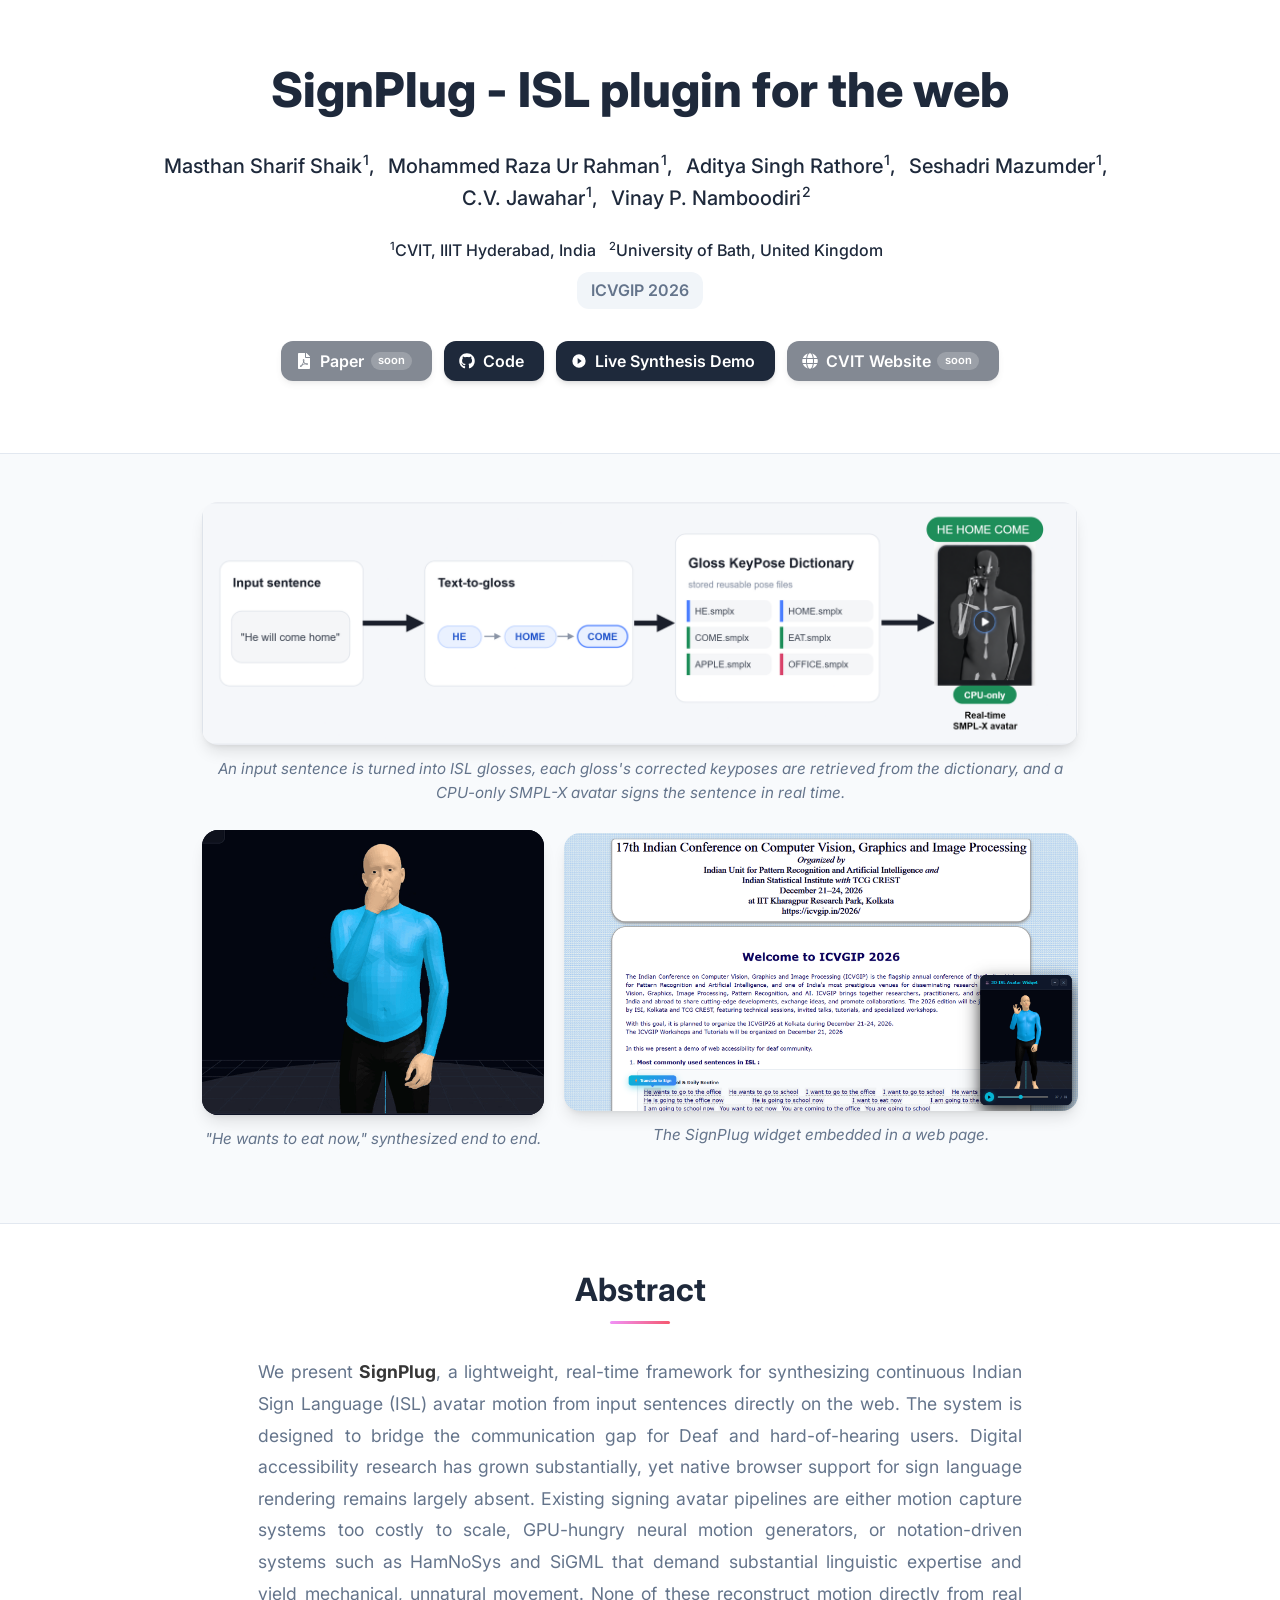
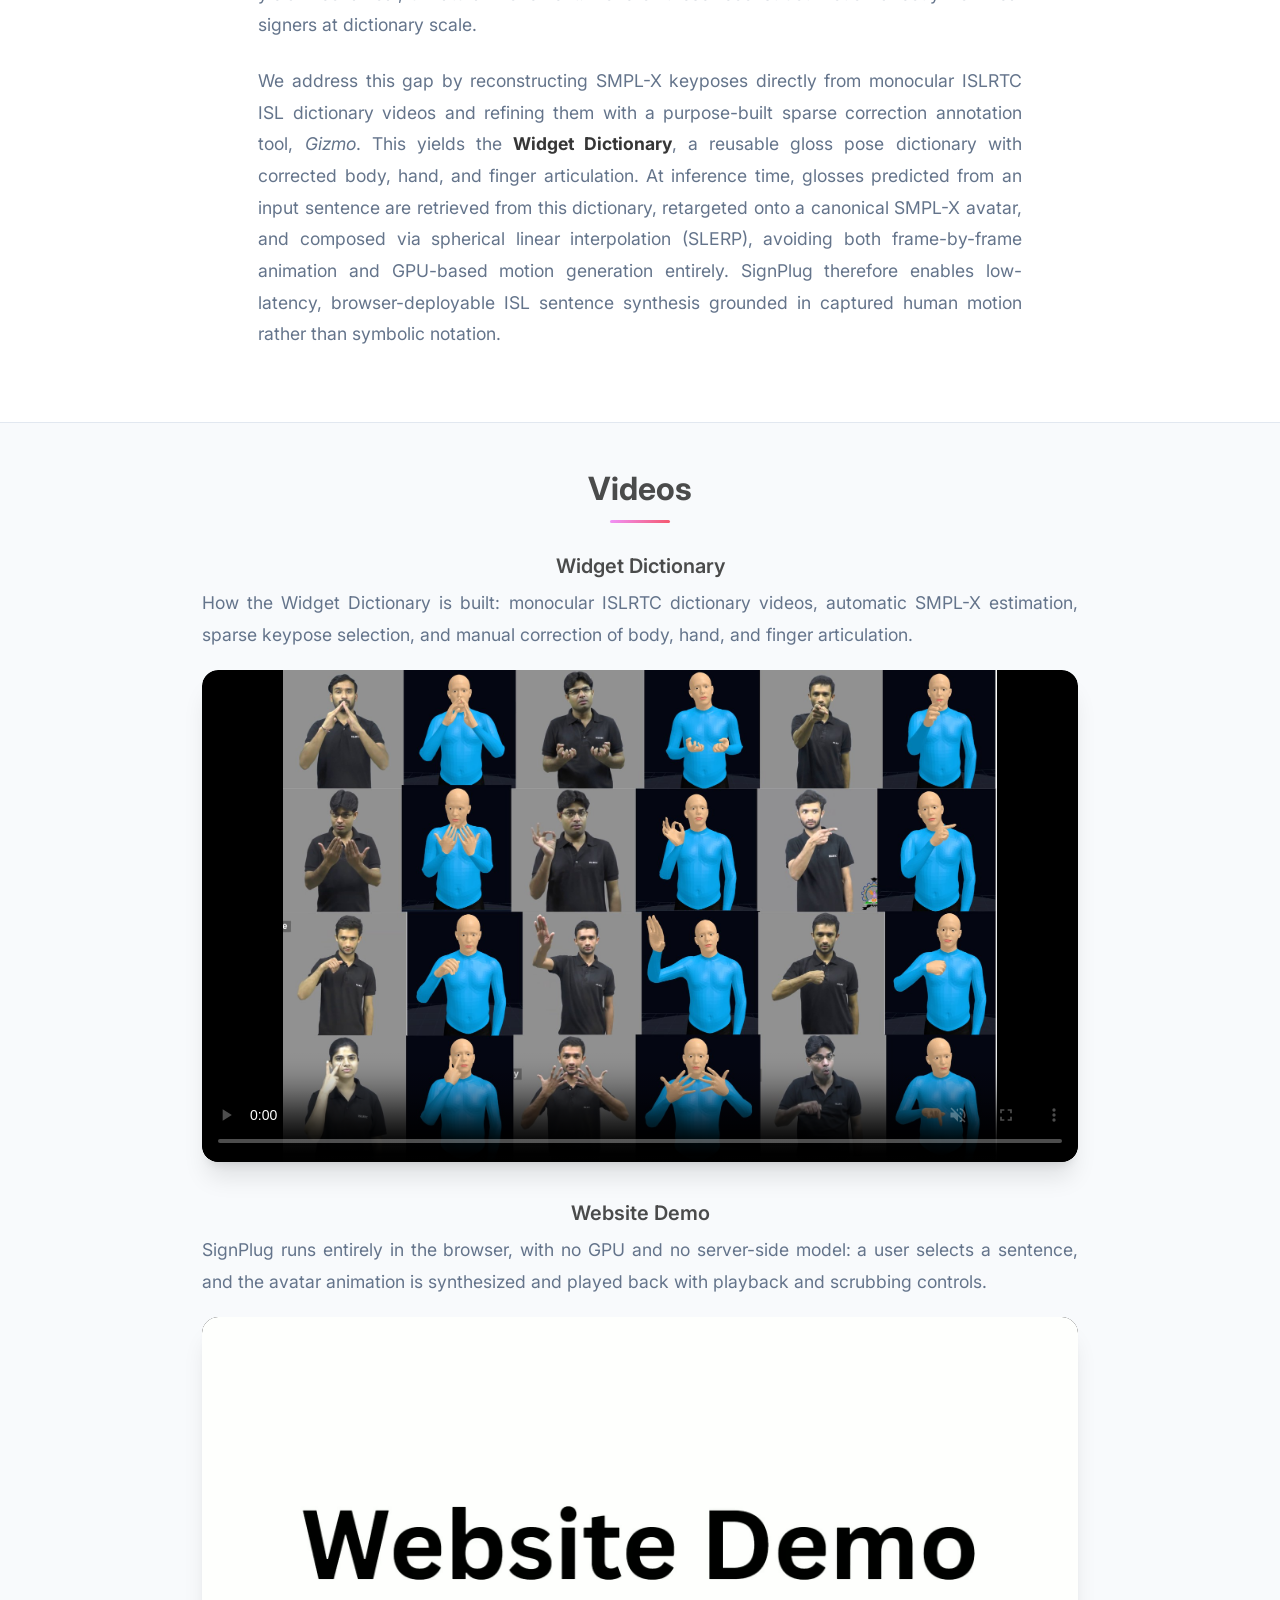
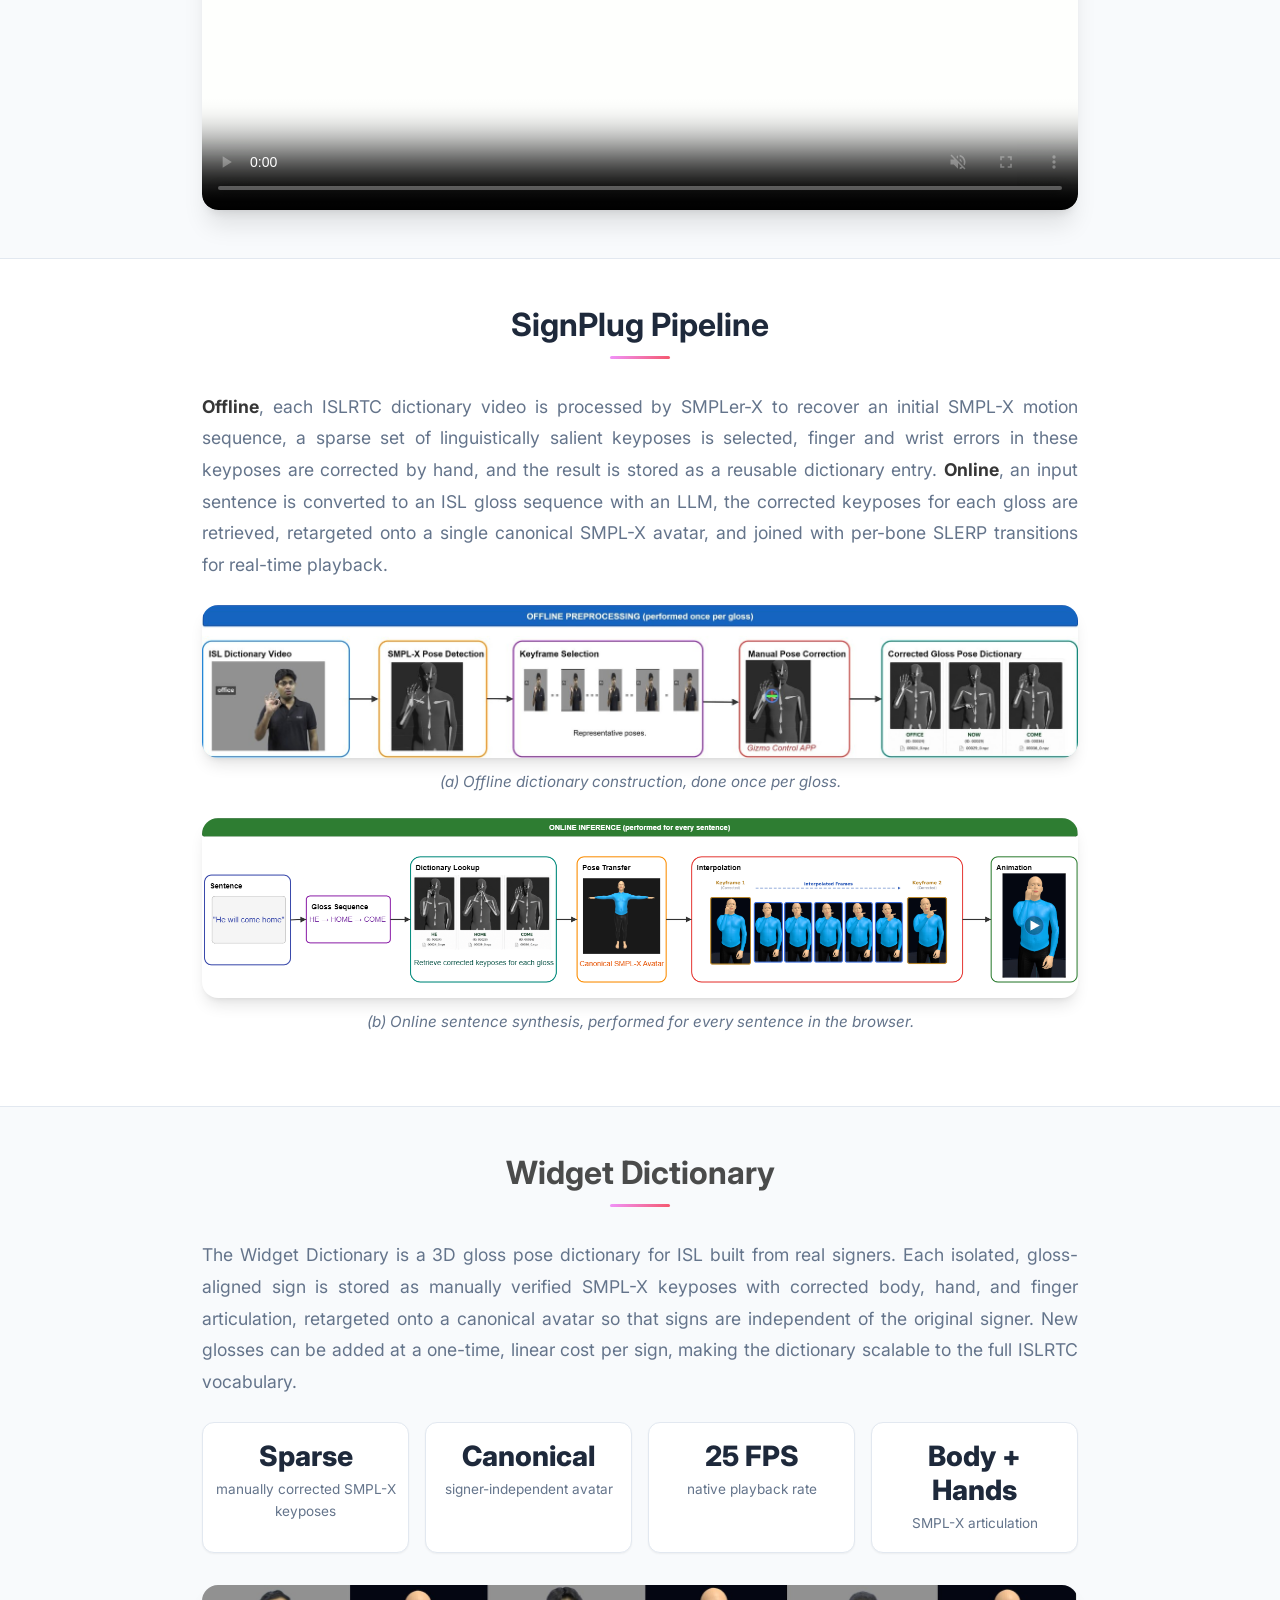
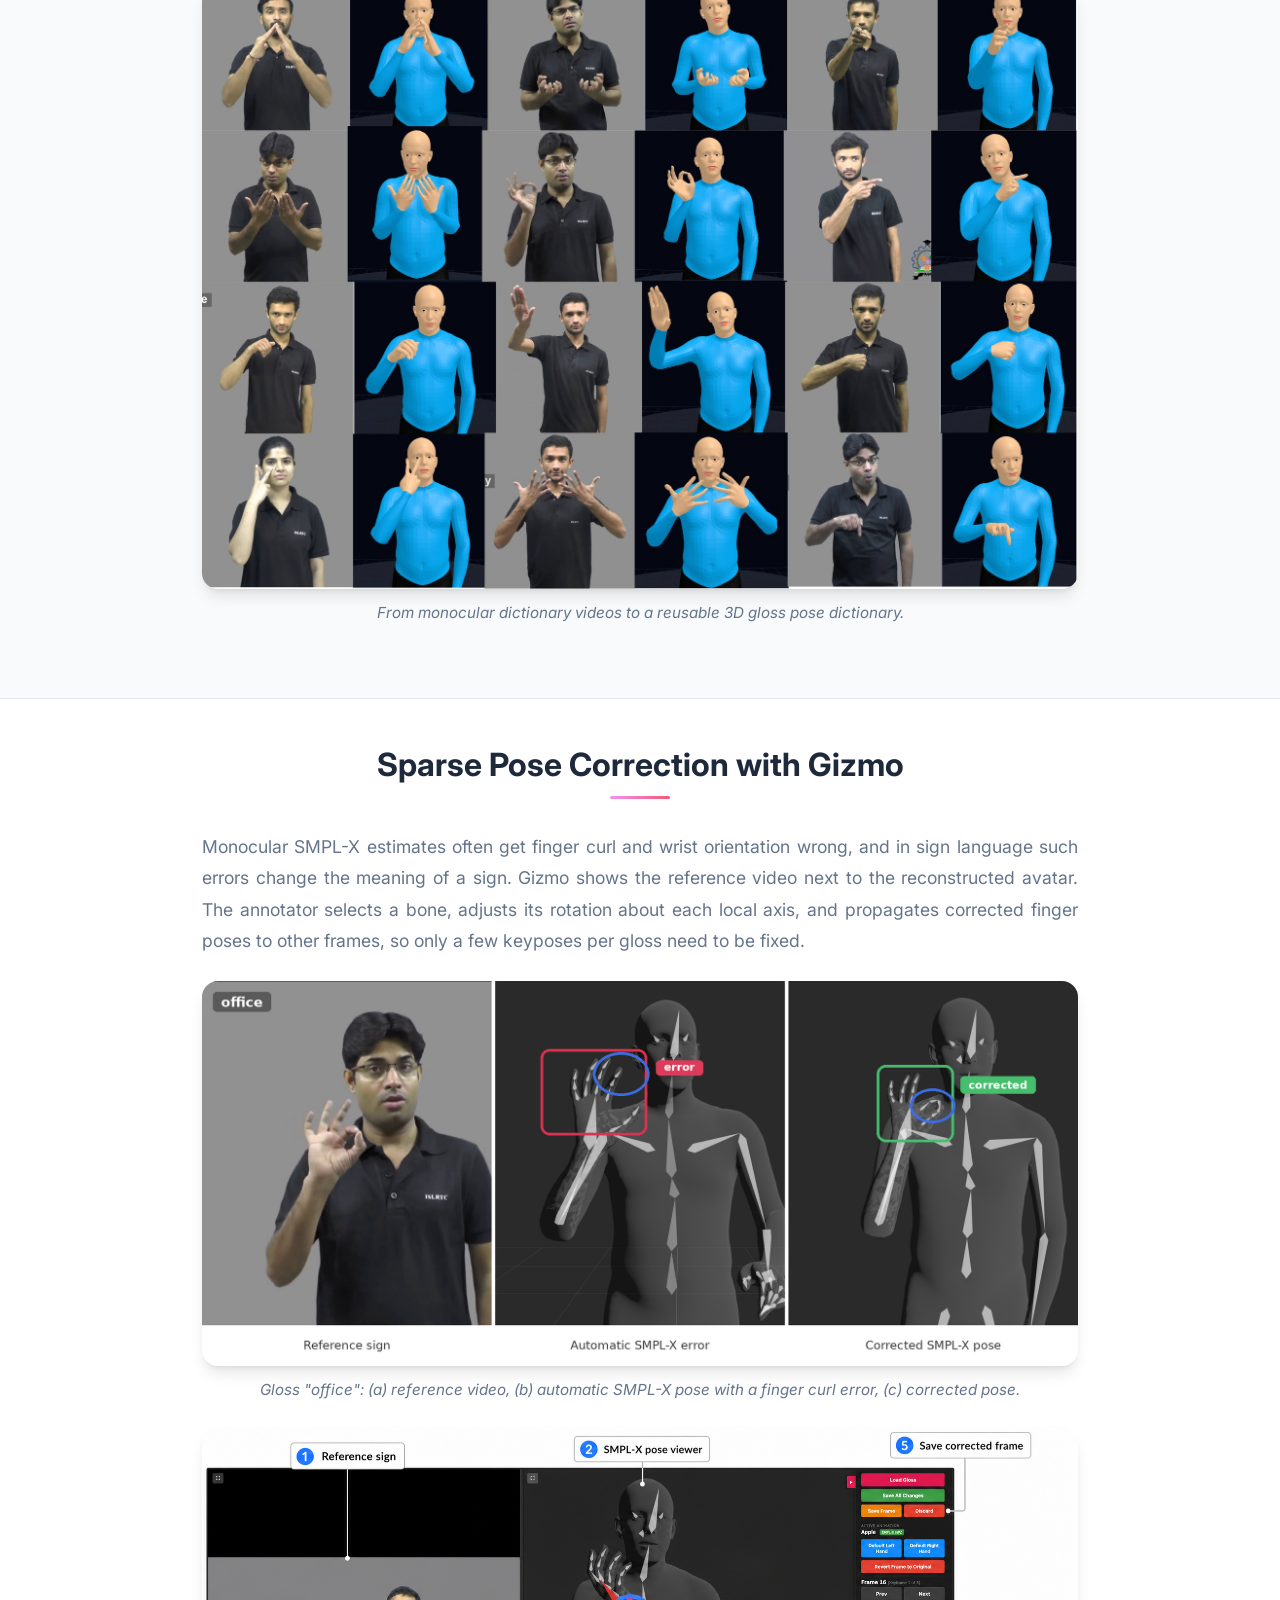
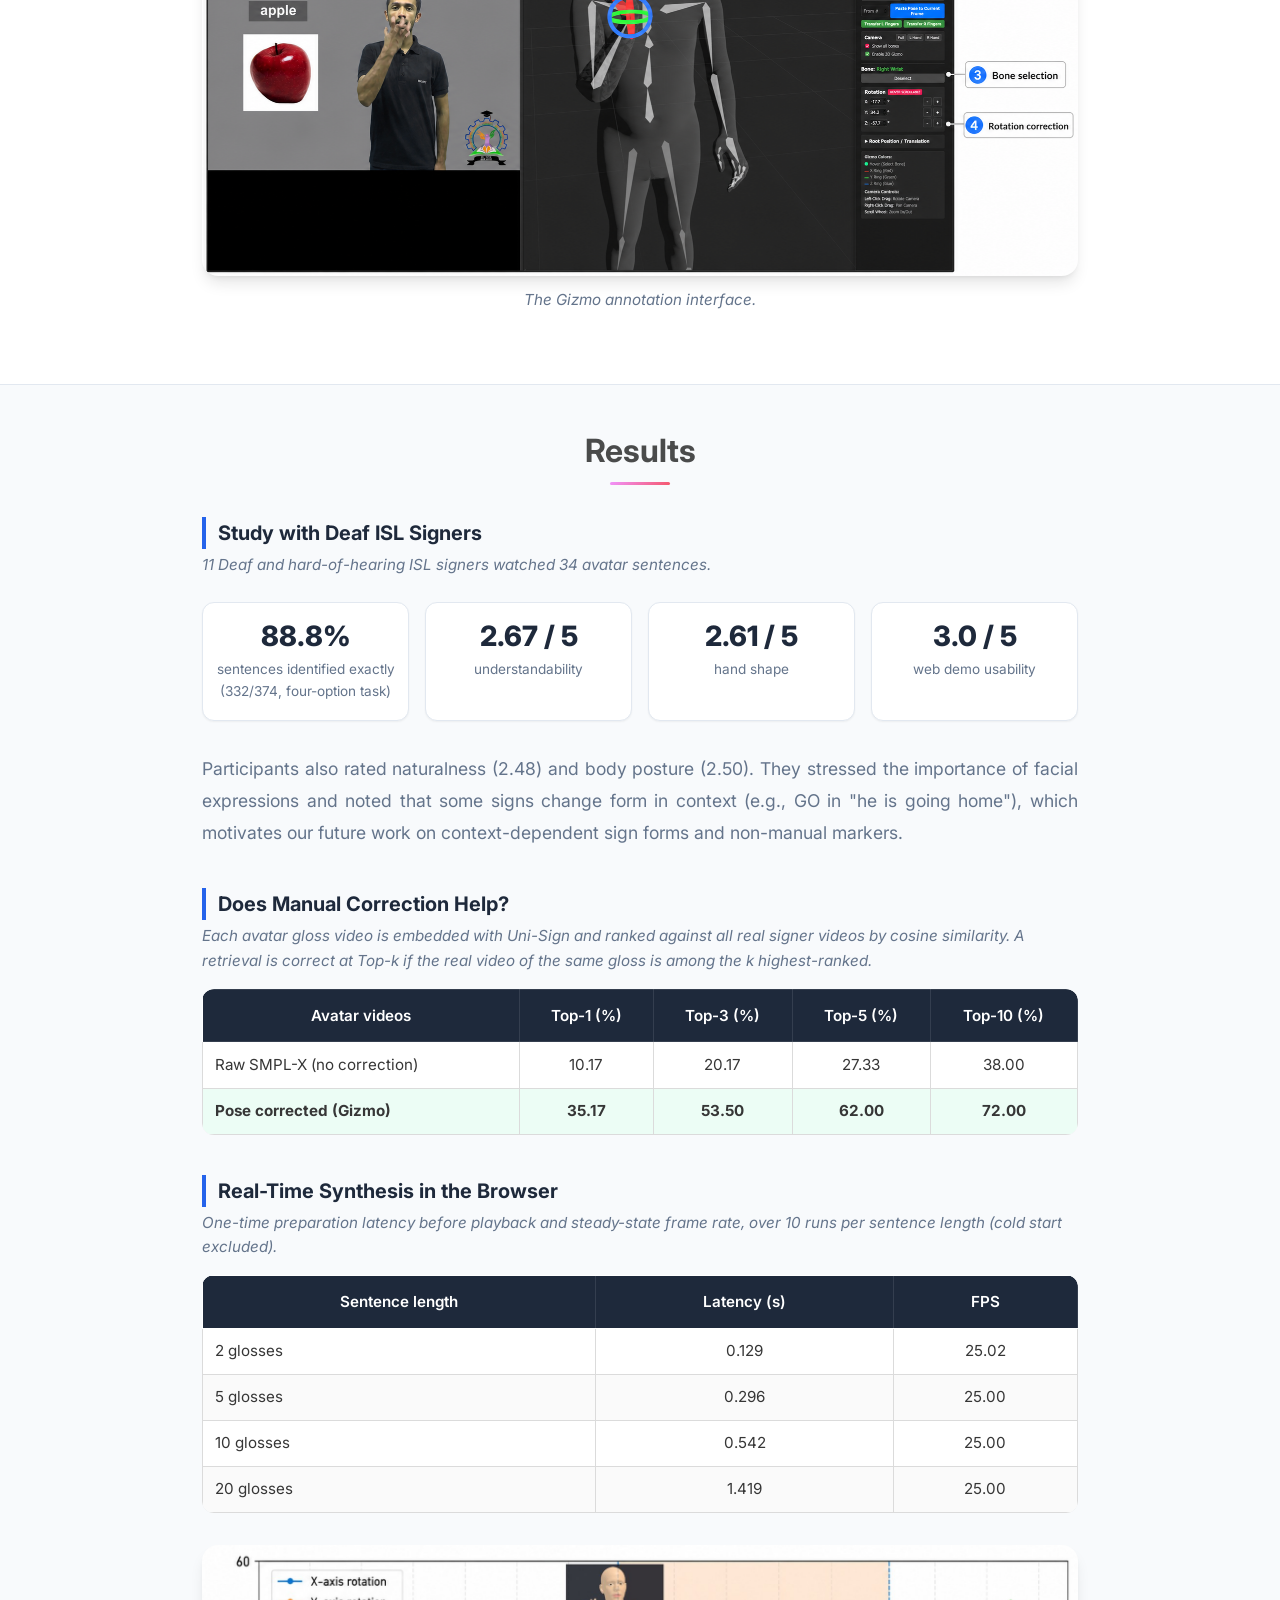
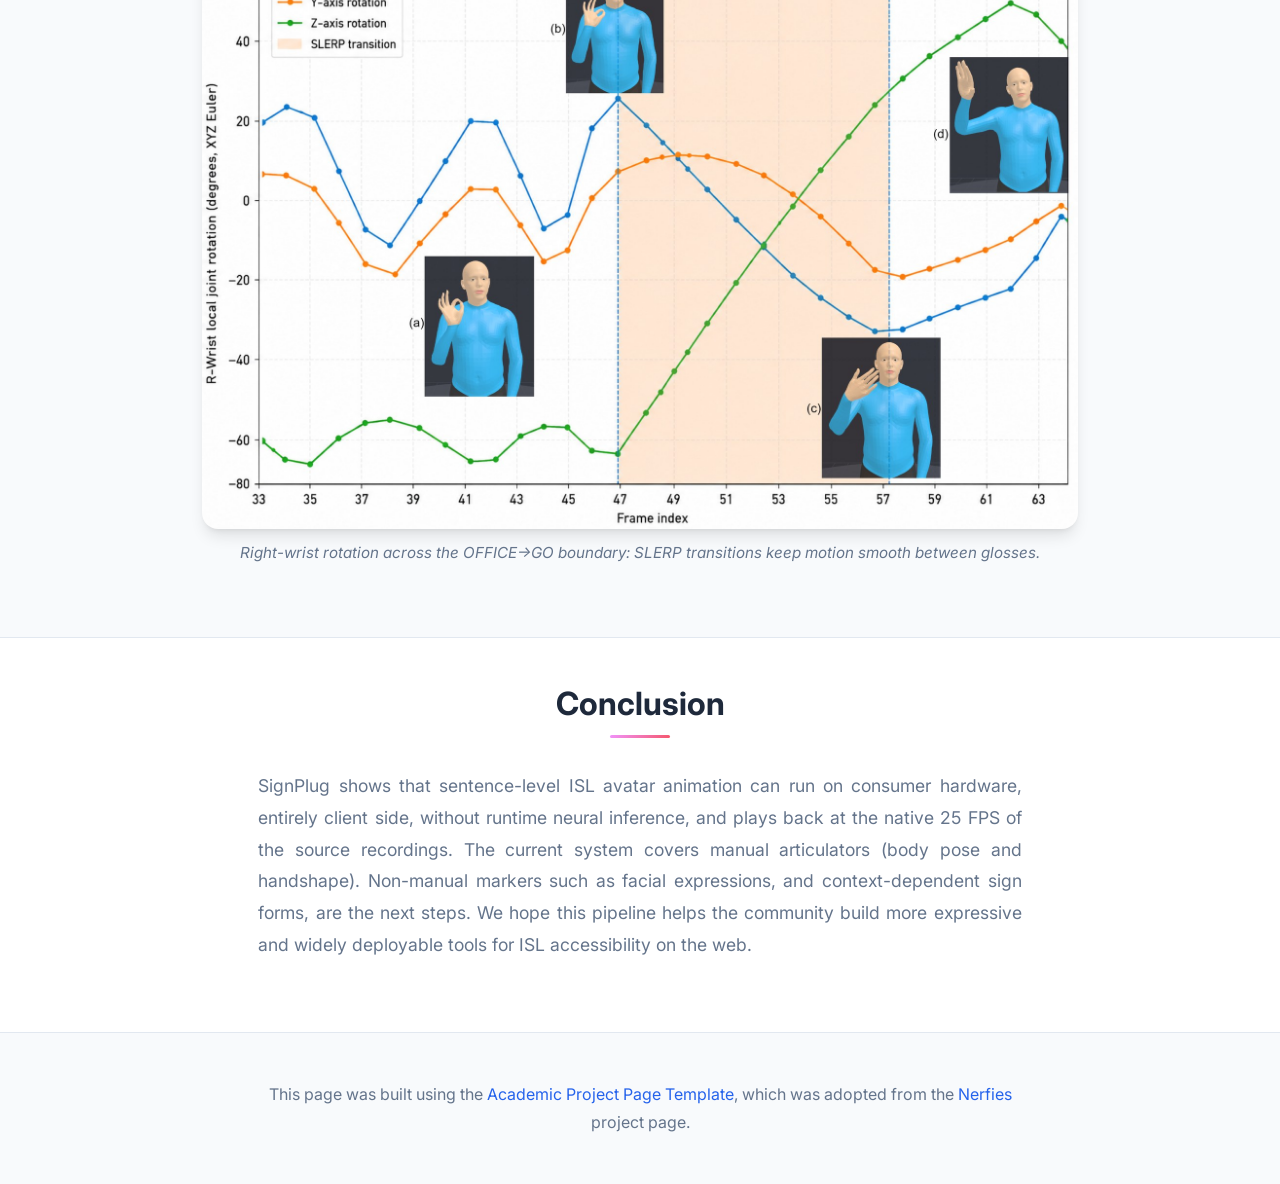
==== commit 4508e72f: "Host the ISLRTC web-plugin demo on the project page; Paper marked soon islrtc/ is the ISLRTC course " ====
--- a/index.html
+++ b/index.html
@@ -99,16 +99,16 @@
                 <span class="venue-tag">ICVGIP 2026</span>
               </div>
 
-              <!-- Paper: the camera-ready PDF hosted here (opens in the browser). -->
+              <!-- Paper: shown once the DOI is assigned. -->
               <div class="publication-links">
                 <span class="link-block">
-                  <a class="button is-normal is-rounded is-dark" href="static/pdfs/SignPlug_ICVGIP2026.pdf" target="_blank" rel="noopener" title="Paper (PDF)">
+                  <a class="button is-normal is-rounded is-dark is-inactive" aria-disabled="true" title="Coming soon">
                     <span class="icon"><svg width="14" height="16" viewBox="0 0 384 512" aria-hidden="true"><path fill="currentColor" d="M181.9 256.1c-5-16-4.9-46.9-2-46.9 8.4 0 7.6 36.9 2 46.9zm-1.7 47.2c-7.7 20.2-17.3 43.3-28.4 62.7 18.3-7 39-17.2 62.9-21.9-12.7-9.6-24.9-23.4-34.5-40.8zM86.1 428.1c0 .8 13.2-5.4 34.9-40.2-6.7 6.3-29.1 24.5-34.9 40.2zM248 160h136v328c0 13.3-10.7 24-24 24H24c-13.3 0-24-10.7-24-24V24C0 10.7 10.7 0 24 0h200v136c0 13.2 10.8 24 24 24zm-8 171.8c-20-12.2-33.3-29-42.7-53.8 4.5-18.5 11.6-46.6 6.2-64.2-4.7-29.4-42.4-26.5-47.8-6.8-5 18.3-.4 44.1 8.1 77-11.6 27.6-28.7 64.6-40.8 85.8-.1 0-.1.1-.2.1-27.1 13.9-73.6 44.5-54.5 68 5.6 6.9 16 10 21.5 10 17.9 0 35.7-18 61.1-61.8 25.8-8.5 54.1-19.1 79-23.2 21.7 11.8 47.1 19.5 64 19.5 29.2 0 31.2-32 19.7-43.4-13.9-13.6-54.3-9.7-73.6-7.2zM377 105L279 7c-4.5-4.5-10.6-7-17-7h-6v128h128v-6.1c0-6.3-2.5-12.4-7-16.9zm-74.1 255.3c4.1-2.7-2.5-11.9-42.8-9 37.1 15.8 42.8 9 42.8 9z"/></svg></span>
-                    <span>Paper</span>
+                    <span>Paper</span><span class="soon-tag">soon</span>
                   </a>
                 </span>
                 <span class="link-block">
-                  <a class="button is-normal is-rounded is-dark" href="https://github.com/sharif-commits/SignPlug-code" target="_blank" rel="noopener" title="Code on GitHub">
+                  <a class="button is-normal is-rounded is-dark" href="https://github.com/IIITH-Research/SignPlug" target="_blank" rel="noopener" title="Code on GitHub">
                     <span class="icon"><svg width="16" height="16" viewBox="0 0 496 512" aria-hidden="true"><path fill="currentColor" d="M244.8 8C106.1 8 0 113.3 0 252c0 110.9 69.8 205.8 169.5 239.2 12.8 2.3 17.3-5.6 17.3-12.1 0-6.2-.3-40.4-.3-61.4 0 0-70 15-84.7-29.8 0 0-11.4-29.1-27.8-36.6 0 0-22.9-15.7 1.6-15.4 0 0 24.9 2 38.6 25.8 21.9 38.6 58.6 27.5 72.9 20.9 2.3-16 8.8-27.1 16-33.7-55.9-6.2-112.3-14.3-112.3-110.5 0-27.5 7.6-41.3 23.6-58.9-2.6-6.5-11.1-33.3 2.6-67.9 20.9-6.5 69 27 69 27 20-5.6 41.5-8.5 62.8-8.5s42.8 2.9 62.8 8.5c0 0 48.1-33.6 69-27 13.7 34.7 5.2 61.4 2.6 67.9 16 17.7 25.8 31.5 25.8 58.9 0 96.5-58.9 104.2-114.8 110.5 9.2 7.9 17 22.9 17 46.4 0 33.7-.3 75.4-.3 83.6 0 6.5 4.6 14.4 17.3 12.1C428.2 457.8 496 362.9 496 252 496 113.3 383.5 8 244.8 8z"/></svg></span>
                     <span>Code</span>
                   </a>
